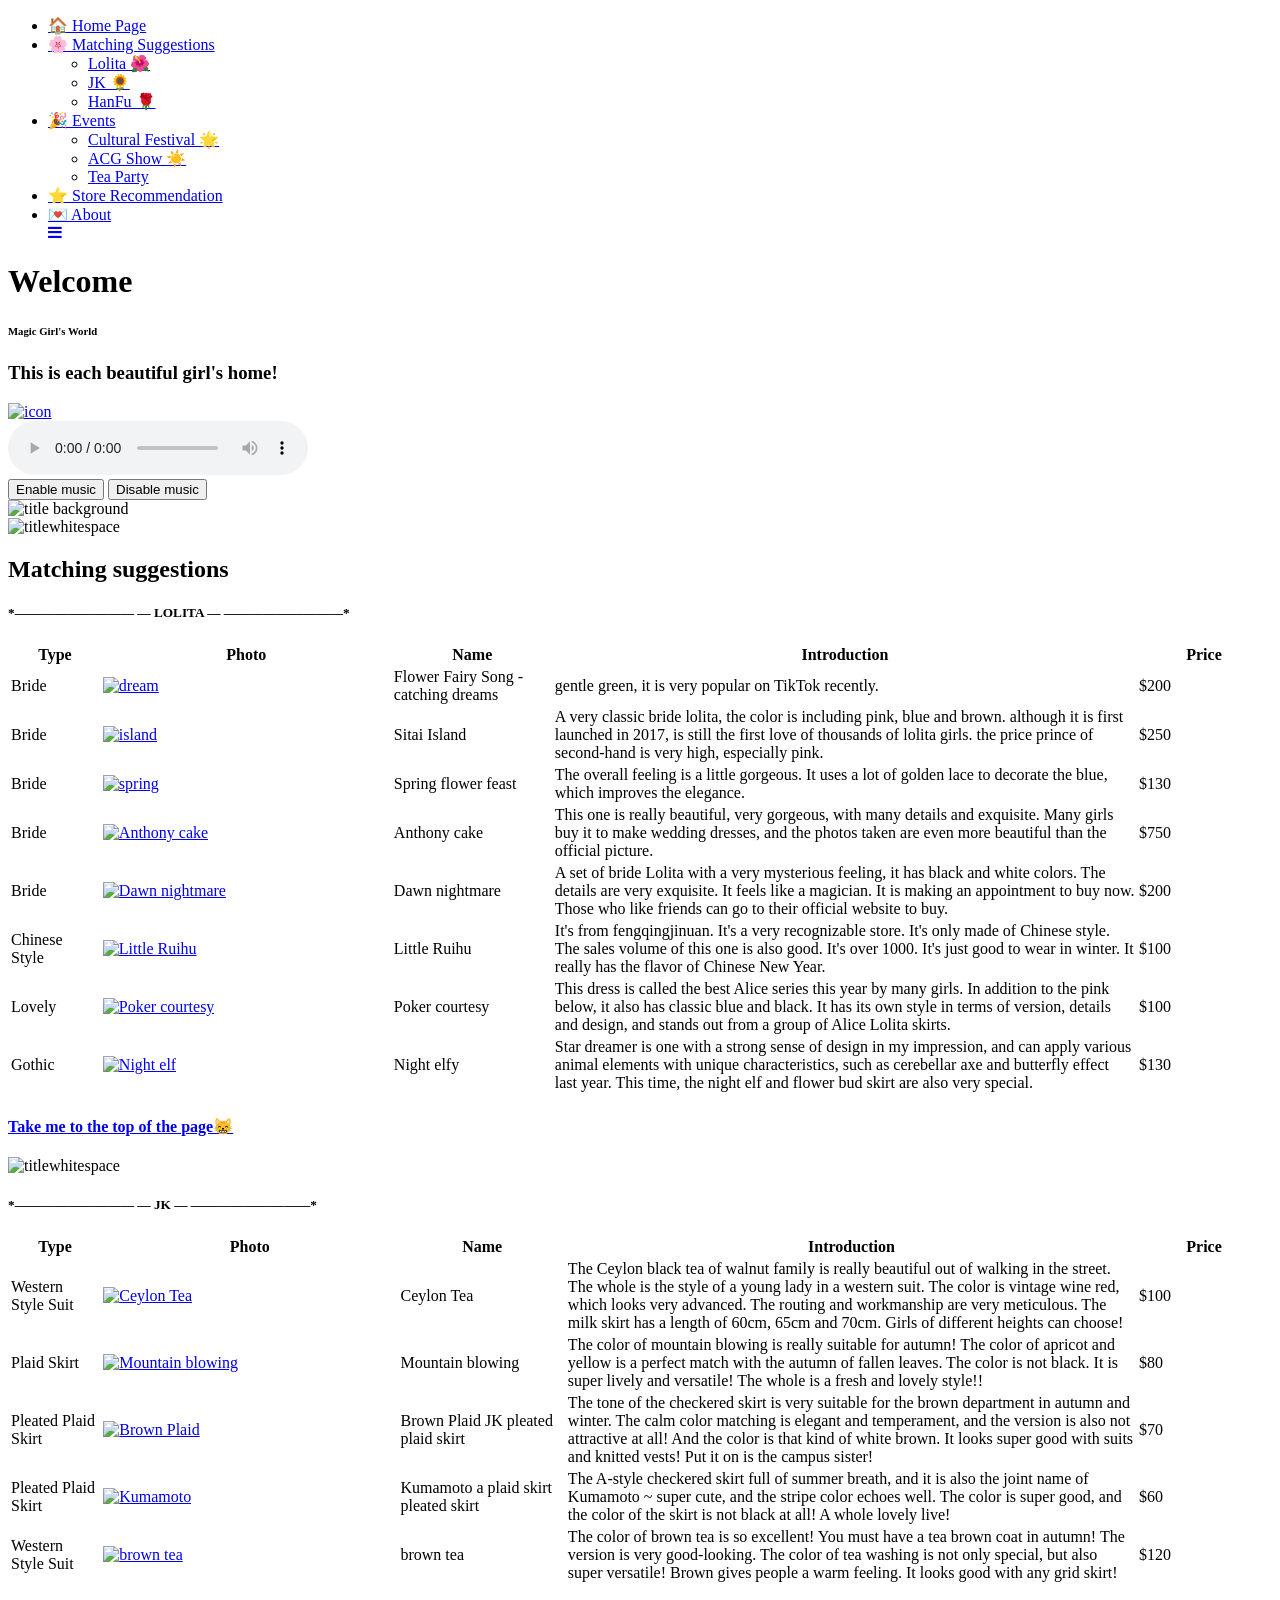
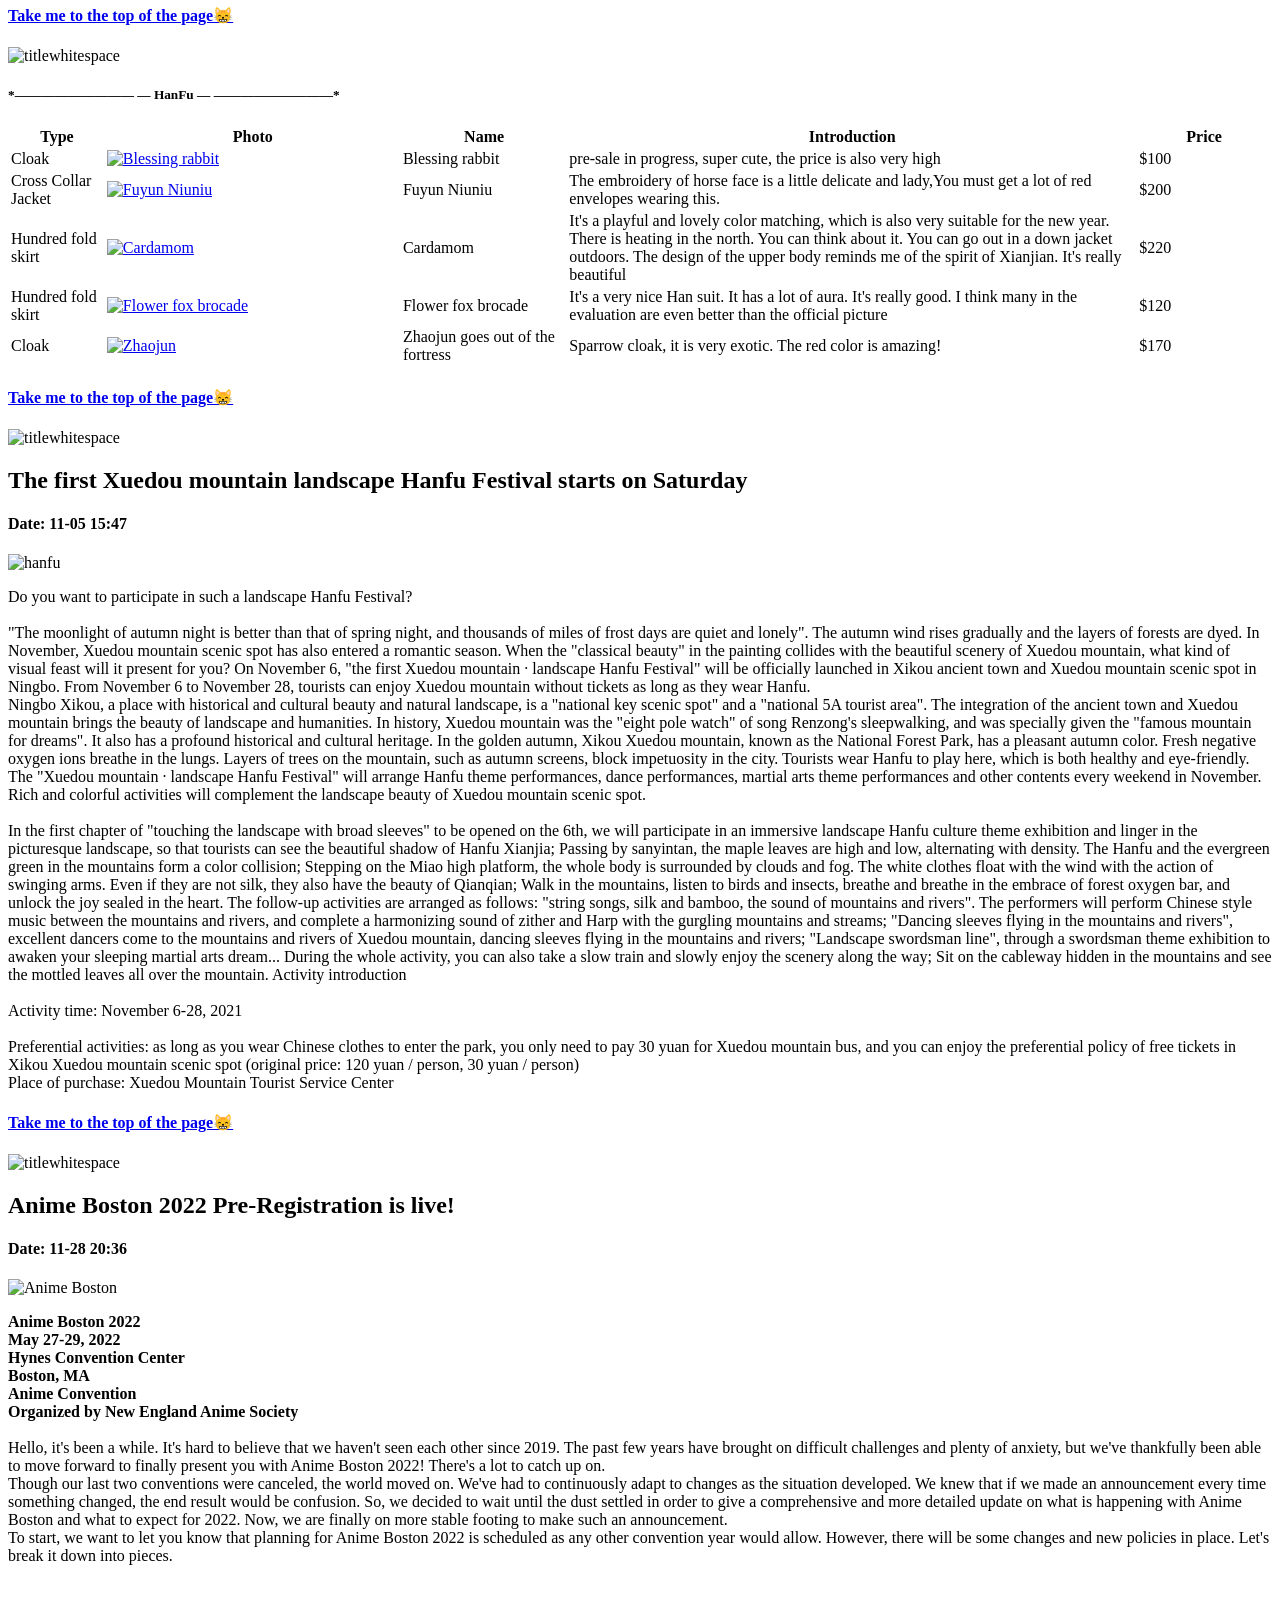
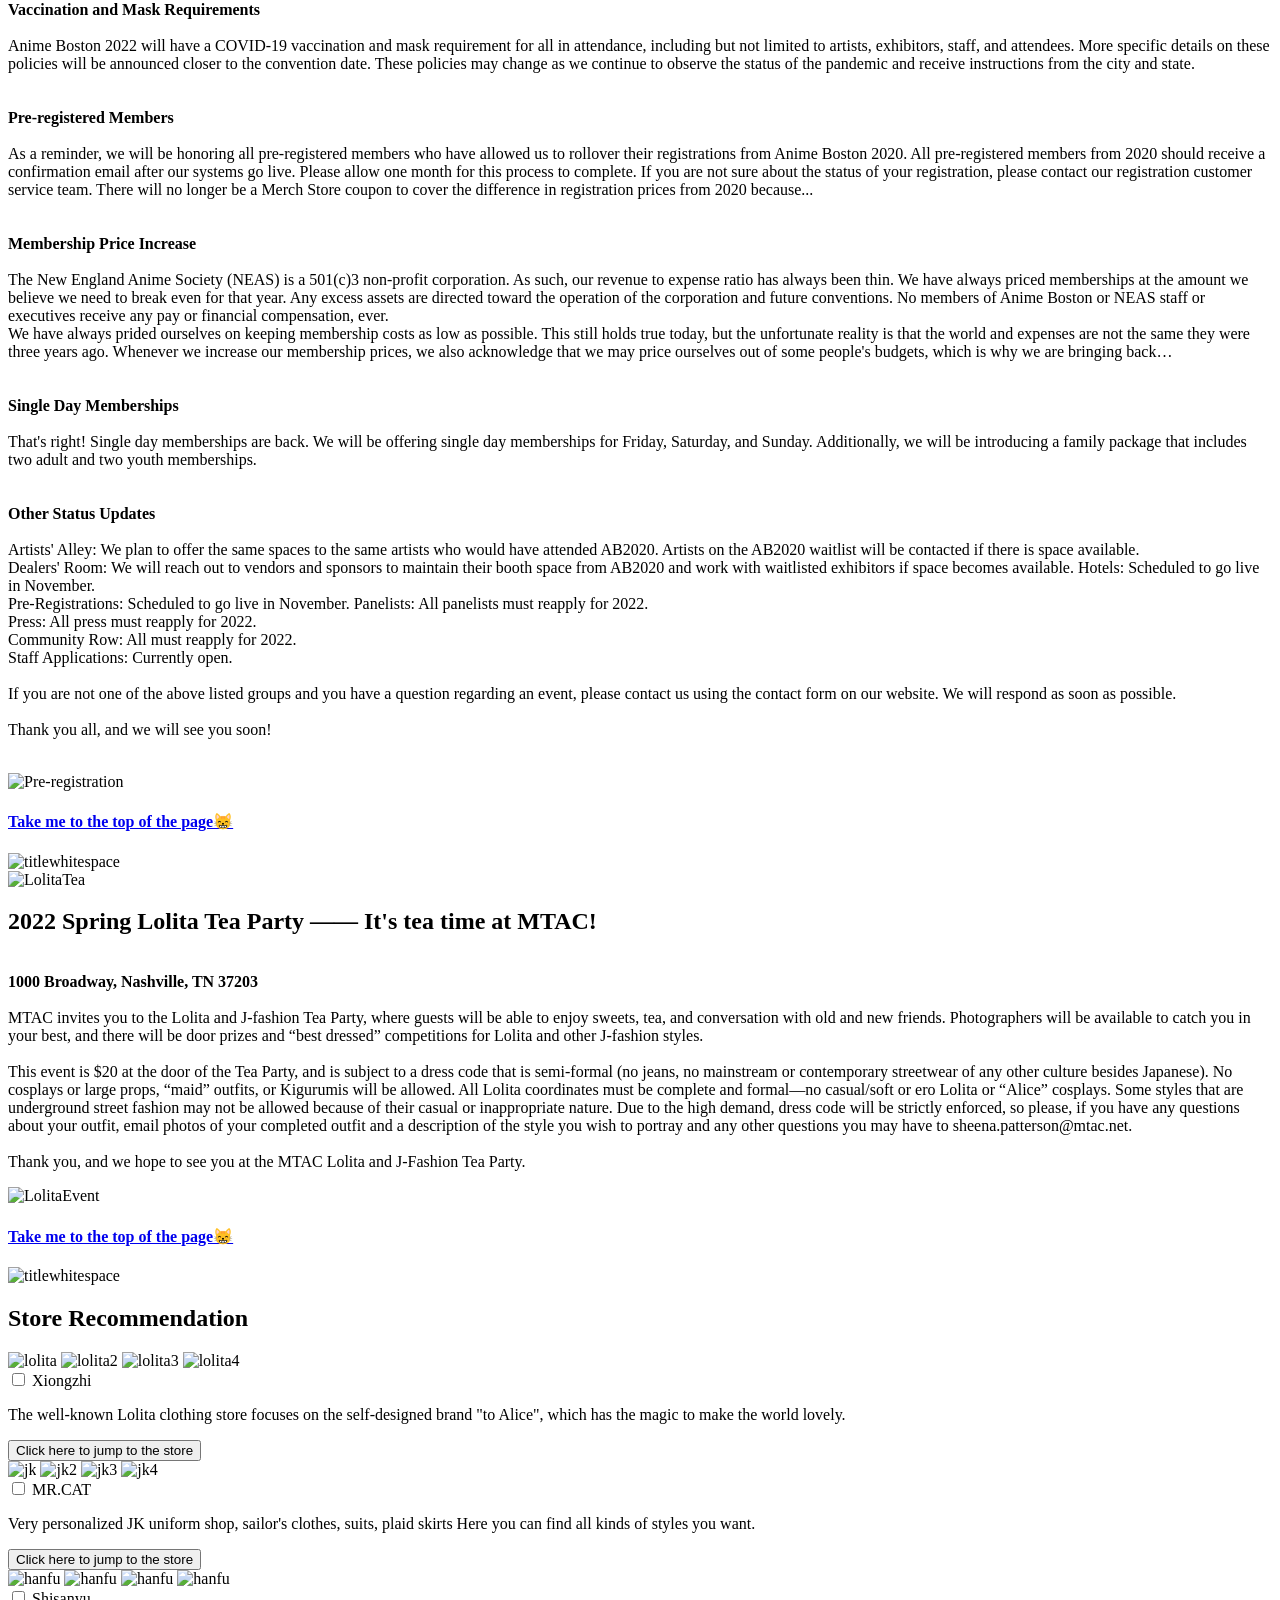
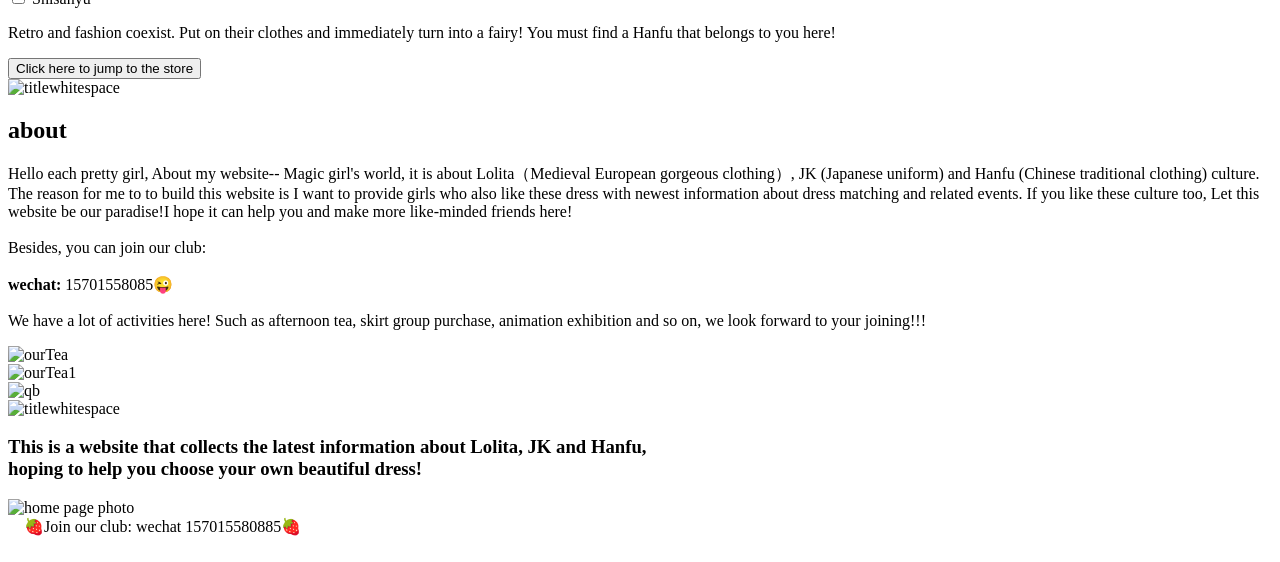
==== index.html @ 1b10204c "create a new index" ====
<!DOCTYPE html>
<html>
	<head>
		<meta charset="utf-8" name="viewport" content="width=device-width, initial-scale=1">
		<title>Magic Girl's World</title>
		<link href="myStyle.css" rel="stylesheet" type="text/css" media="all">
		<link rel="stylesheet" href="https://cdnjs.cloudflare.com/ajax/libs/font-awesome/4.7.0/css/font-awesome.min.css">
		<link rel="preconnect" href="https://fonts.googleapis.com">
		<link rel="preconnect" href="https://fonts.gstatic.com" crossorigin>
		<link href="https://fonts.googleapis.com/css2?family=Kranky&family=Road+Rage&family=Londrina Outline&&family=Oleo+Script&family=Fenix&family=Outfit:wght@300&family=Rock+Salt&family=Shippori+Antique&display=swap" rel="stylesheet">
		<link rel="preconnect" href="https://fonts.gstatic.com" crossorigin>
	</head>

	<body>
		<nav  class="topnav" id="main_nav">
			<div>
				<ul>
					<li>
						<a href="#page1" class="active">🏠 Home Page</a>	
					</li>
					<li>
						<a href="#page2">🌸 Matching Suggestions</a>
						<ul>
							<li><a href="#page2">Lolita 🌺 </a></li>
							<li><a href="#page2JK">JK  🌻</a></li>
							<li><a href="#page2Hanfu">HanFu 🌹</a></li>							
						</ul>
					</li>
					<li>
						<a href="#page3">🎉 Events</a>
						<ul>
							<li><a href="#page3">Cultural Festival 🌟</a></li>
							<li><a href="#page3Acg">ACG Show ☀️</a></li>
							<li><a href="#page3Tea">Tea Party </a></li>
						</ul>
					<li>
						<a href="#page4">⭐ Store Recommendation </a>
					</li>
					<li>
						<a href="#page5">💌 About</a>						
					</li>
					<a href="javascript:void(0);" class="icon" onclick="myFunction()">
						<i class="fa fa-bars"></i>
					</a>
				</ul>
			</div>						
		</nav>

		<script>
			function myFunction() {
				var x = document.getElementById("main_nav");
				if (x.className === "topnav") {
					x.className += " responsive";
				} else {
					x.className = "topnav";
				}
			}			
		</script>

			<div class="bigTitle" >	
				<div id="title1"><h1><b>Welcome</b></h1></div>
				<div id="nameTitle"><h6>Magic Girl's World</h6></div>
				<div id="title2"><h3>This is each beautiful girl's home!</h3></div>
				<div id= "myIconYa"> 
					<a id= "myIcon" href="#home"><img src="https://wushu.neocities.org/magic%20girl's%20world/icon.png"alt="icon" title="click me will return to home page"width=15% ></a>
				</div>

				<div id="music">
					<audio id="Audio" controls>
					<source src="audio/music.mp3" type="audio/mpeg">
					Your browser does not support the audio element.
					</audio><br>

					<button onclick="enableControls()" type="button">Enable music</button>
					<button onclick="disableControls()" type="button">Disable music</button>
				
					<script>
						var x = document.getElementById("Audio");
						function enableControls() { 
							x.controls = true;
							x.load();
						} 

						function disableControls() { 
							x.controls = false;
							x.load();
						} 						
					</script> 
				</div>	
			</div>
			<div id= "titleBackground"> 
				<img src="https://wushu.neocities.org/bg3.png"alt="title background" title="this is the background of tilte"width="100%"height="300" >
			</div>
		<div id="content">
			<main>
				<div id="page2" class="page">
					<div id="whitespace" class="titleWhite"><img src="https://wushu.neocities.org/topimg.jpg" alt="titlewhitespace"width="90%"/>
					</div>
					<div id= "subtitle2"><h2>Matching suggestions</h2></div>
					<div id= "page2Title"><h5>*————————— — LOLITA — —————————* </h5>
					</div>
					<div class="table1" id="myTable"> 
						<table>
							<col width = "500">
							<col width = "2800">
							<col width = "1200">
							<col width = "6000">
							<col width = "1200">
										
							<thead>
								<th>Type</th>
								<th>Photo</th>
								<th>Name</th>
								<th>Introduction</th>
								<th>Price</th>							
							</thead>
					
							<tbody>						
								<tr>	
									<td>Bride</td>
									<td><a target="Flower Fairy Song" href="https://wushu.neocities.org/magic%20girl's%20world/lolita-dream.jpg" >
										<img src="https://wushu.neocities.org/magic%20girl's%20world/lolita-dream.jpg" alt="dream" title="Flower Fairy Song - catching dreams" width=100%></td>
									</a>
									<td>Flower Fairy Song - catching dreams</td>
									<td>gentle green, it is very popular on TikTok recently.</td>
									<td>$200</td>													
								</tr>	
								<tr>
									<td>Bride</td>
									<td><a target="Sitai Island" href="https://wushu.neocities.org/magic%20girl's%20world/lolita-island.jpg" >
										<img src="https://wushu.neocities.org/magic%20girl's%20world/lolita-island.jpg" alt="island" title="Sitai Island" width=100%></td>
										</a>
									<td>Sitai Island</td>
									<td>A very classic bride lolita, the color is including pink, blue and brown. although it is first launched in 2017, is still the first love of thousands of lolita girls. the price prince of second-hand is very high, especially pink.</td>
									<td>$250</td>
									
								</tr>
								<tr>
									<td>Bride</td>
									<td><a target="Spring flower feast" href="https://wushu.neocities.org/magic%20girl's%20world/lolita-spring.jpg" >
										<img src="https://wushu.neocities.org/magic%20girl's%20world/lolita-spring.jpg" alt="spring" title="Spring flower feast"  width=100%></td>
									</a>
									<td>Spring flower feast</td>
									<td>The overall feeling is a little gorgeous. It uses a lot of golden lace to decorate the blue, which improves the elegance.</td>
									<td>$130</td>
								</tr>
								<tr>
									<td>Bride</td>
									<td><a target="Anthony cake" href="https://wushu.neocities.org/magic%20girl's%20world/lolita-Anthony cake.jpg" >
										<img src="https://wushu.neocities.org/magic%20girl's%20world/lolita-Anthony cake.jpg" alt="Anthony cake" title="Anthony cake" width=100%></td>
									</a>
									<td>Anthony cake</td>
									<td>This one is really beautiful, very gorgeous, with many details and exquisite. Many girls buy it to make wedding dresses, and the photos taken are even more beautiful than the official picture.</td>
									<td>$750</td>								
								</tr>
								<tr>
									<td>Bride</td>
									<td><a target="Dawn nightmare" href="https://wushu.neocities.org/magic%20girl's%20world/lolita-Dawn nightmare.jpg" >
										<img src="https://wushu.neocities.org/magic%20girl's%20world/lolita-Dawn nightmare.jpg" alt="Dawn nightmare" title="Dawn nightmare"  width=100%></td>
									</a>
									<td>Dawn nightmare</td>
									<td>A set of bride Lolita with a very mysterious feeling, it has black and white colors. The details are very exquisite. It feels like a magician. It is making an appointment to buy now. Those who like friends can go to their official website to buy.</td>
									<td>$200</td>
								</tr>
								<tr>
									<td>Chinese Style</td>
									<td><a target="Little Ruihu" href="https://wushu.neocities.org/magic%20girl's%20world/lolita-Little Ruihu.jpg" >
										<img src="https://wushu.neocities.org/magic%20girl's%20world/lolita-Little Ruihu.jpg" alt="Little Ruihu" title="Little Ruihu"  width=100%></td>
									</a>
									<td>Little Ruihu</td>
									<td>It's from fengqingjinuan. It's a very recognizable store. It's only made of Chinese style. The sales volume of this one is also good. It's over 1000. It's just good to wear in winter. It really has the flavor of Chinese New Year.</td>
									<td>$100</td>
								</tr>
								<tr>
									<td>Lovely</td>
									<td><a target="Poker courtesy" href="https://wushu.neocities.org/magic%20girl's%20world/lolita-Poker courtesy.jpg" >
										<img src="https://wushu.neocities.org/magic%20girl's%20world/lolita-Poker courtesy.jpg" alt="Poker courtesy" title="Poker courtesy"  width=100%></td>
									</a>
									<td>Poker courtesy</td>
									<td>This dress is called the best Alice series this year by many girls. In addition to the pink below, it also has classic blue and black. It has its own style in terms of version, details and design, and stands out from a group of Alice Lolita skirts.</td>
									<td>$100</td>
								</tr>
								<tr>
									<td>Gothic</td>
									<td><a target="Night elfy" href="https://wushu.neocities.org/magic%20girl's%20world/lolita-Night%20elfy.jpg" >
										<img src="https://wushu.neocities.org/magic%20girl's%20world/lolita-Night%20elfy.jpg" alt="Night elf" title="Night elfy"  width=100%></td>
									</a>
									<td>Night elfy</td>
									<td>Star dreamer is one with a strong sense of design in my impression, and can apply various animal elements with unique characteristics, such as cerebellar axe and butterfly effect last year. This time, the night elf and flower bud skirt are also very special.</td>
									<td>$130</td>
								</tr>
							</tbody>
						</table>
					</div>
						<div id= "bottomTitle"><a href="#page2"><h4>Take me to the top of the page😸</h4></a></h4></div>
				</div>

				<div id="page2JK" class="page">
					<div id="whitespace" class="titleWhite"><img src="https://wushu.neocities.org/topimg.jpg" alt="titlewhitespace"width="90%"/>
					</div>
					<div id= "page2Title2"><h5>*————————— — JK — —————————* </h5>
					</div>
					<div class="table2" id="myTable"> 
						<table>
							<col width = "500">
							<col width = "2800">
							<col width = "1200">
							<col width = "6000">
							<col width = "1200">										
						<thead>
								<th>Type</th>
								<th>Photo</th>
								<th>Name</th>
								<th>Introduction</th>
								<th>Price</th>							
						</thead>
					
						<tbody>					
							<tr>
								<td>Western Style Suit</td>
								<td><a target="Ceylon Tea" href="https://wushu.neocities.org/magic%20girl's%20world/Ceylon%20Tea.jpg" >
									<img src="https://wushu.neocities.org/magic%20girl's%20world/Ceylon%20Tea.jpg" alt="Ceylon Tea" title="Ceylon Tea" width=100%></td>
								</a>
								<td>Ceylon Tea</td>
								<td>The Ceylon black tea of walnut family is really beautiful out of walking in the street. The whole is the style of a young lady in a western suit. The color is vintage wine red, which looks very advanced. The routing and workmanship are very meticulous. The milk skirt has a length of 60cm, 65cm and 70cm. Girls of different heights can choose!</td>
								<td>$100</td>												
							</tr>
							<tr>
								<td>Plaid Skirt</td>
								<td><a target="Mountain blowing" href="https://wushu.neocities.org/magic%20girl's%20world/Mountain%20blowing.jpg" >
									<img src="https://wushu.neocities.org/magic%20girl's%20world/Mountain%20blowing.jpg" alt="Mountain blowing" title="Mountain blowing" width=100%></td>
								</a>
								<td>Mountain blowing</td>
								<td>The color of mountain blowing is really suitable for autumn! The color of apricot and yellow is a perfect match with the autumn of fallen leaves. The color is not black. It is super lively and versatile! The whole is a fresh and lovely style!!</td>
								<td>$80</td>							
							</tr>
							<tr>
								<td>Pleated Plaid Skirt</td>
								<td><a target="Brown Plaid" href="https://wushu.neocities.org/magic%20girl's%20world/Brown%20Plaid.jpg" >
									<img src="https://wushu.neocities.org/magic%20girl's%20world/Brown%20Plaid.jpg" alt="Brown Plaid" title="Brown Plaid JK pleated plaid skirt"  width=100%></td>
								</a>
								<td>Brown Plaid JK pleated plaid skirt</td>
								<td> The tone of the checkered skirt is very suitable for the brown department in autumn and winter. The calm color matching is elegant and temperament, and the version is also not attractive at all! And the color is that kind of white brown. It looks super good with suits and knitted vests! Put it on is the campus sister!</td>
								<td>$70</td>
							</tr>
							<tr>
							<td>Pleated Plaid Skirt</td>
							<td><a target="Kumamoto" href="https://wushu.neocities.org/magic%20girl's%20world/Kumamoto.jpg" >
								<img src="https://wushu.neocities.org/magic%20girl's%20world/Kumamoto.jpg" alt="Kumamoto" title="Kumamoto a plaid skirt pleated skirt" width=100%></td>
							</a>
							<td>Kumamoto a plaid skirt pleated skirt</td>
							<td> The A-style checkered skirt full of summer breath, and it is also the joint name of Kumamoto ~ super cute, and the stripe color echoes well. The color is super good, and the color of the skirt is not black at all! A whole lovely live!</td>
							<td>$60</td>									
							</tr>
							<tr>
								<td>Western Style Suit</td>
								<td><a target="brown tea" href="https://wushu.neocities.org/magic%20girl's%20world/brown%20tea.jpg" >
									<img src="https://wushu.neocities.org/magic%20girl's%20world/brown%20tea.jpg" alt="brown tea" title="brown tea"  width=100%></td>
								</a>
								<td>brown tea</td>
								<td>The color of brown tea is so excellent! You must have a tea brown coat in autumn! The version is very good-looking. The color of tea washing is not only special, but also super versatile! Brown gives people a warm feeling. It looks good with any grid skirt!</td>
								<td>$120</td>
							</tr>
						</tbody>
						</table>
					</div>
						<div id= "bottomTitle"><a href="#page2JK"><h4>Take me to the top of the page😸</h4></a></div>
				</div>

				<div id="page2Hanfu" class="page">
					<div id="whitespace" class="titleWhite"><img src="https://wushu.neocities.org/topimg.jpg" alt="titlewhitespace"width="90%"/>
					</div>
					<div id= "page2Title3"><h5>*————————— — HanFu — —————————* </h5>
					</div>
					<div class="table3" id="myTable"> 
						<table>
							<col width = "500">
							<col width = "2800">
							<col width = "1200">
							<col width = "6000">
							<col width = "1200">										
						<thead>
							<th>Type</th>
							<th>Photo</th>
							<th>Name</th>
							<th>Introduction</th>
							<th>Price</th>							
						</thead>					
						<tbody>							
							<tr>
								<td>Cloak</td>
								<td><a target="Blessing rabbit" href="https://wushu.neocities.org/magic%20girl's%20world/Blessing%20rabbit.jpg" >
									<img src="https://wushu.neocities.org/magic%20girl's%20world/Blessing%20rabbit.jpg" alt="Blessing rabbit" title="Blessing rabbit" width=100%></td>
								</a>
								<td>Blessing rabbit</td>
								<td>pre-sale in progress, super cute, the price is also very high</td>
								<td>$100</td>															
								</tr>
								<tr>
									<td>Cross Collar Jacket</td>
									<td><a target="Fuyun Niuniu" href="https://wushu.neocities.org/magic%20girl's%20world/Fuyun%20Niuniu.jpg" >
										<img src="https://wushu.neocities.org/magic%20girl's%20world/Fuyun%20Niuniu.jpg" alt="Fuyun Niuniu" title="Fuyun Niuniu" width=100%></td>
									</a>
									<td>Fuyun Niuniu</td>
									<td>The embroidery of horse face is a little delicate and lady,You must get a lot of red envelopes wearing this.</td>
									<td>$200</td>									
								</tr>
								<tr>
									<td>Hundred fold skirt</td>
									<td><a target="Cardamom" href="https://wushu.neocities.org/magic%20girl's%20world/Cardamom.jpg" >
										<img src="https://wushu.neocities.org/magic%20girl's%20world/Cardamom.jpg" alt="Cardamom" title="Cardamom"  width=100%></td>
									</a>
									<td>Cardamom</td>
									<td>It's a playful and lovely color matching, which is also very suitable for the new year. There is heating in the north. You can think about it. You can go out in a down jacket outdoors. The design of the upper body reminds me of the spirit of Xianjian. It's really beautiful</td>
									<td>$220</td>
								</tr>
									<tr>
									<td>Hundred fold skirt</td>
									<td><a target="Flower fox brocade" href="https://wushu.neocities.org/magic%20girl's%20world/Flower%20fox%20brocade.jpg" >
										<img src="https://wushu.neocities.org/magic%20girl's%20world/Flower%20fox%20brocade.jpg" alt="Flower fox brocade" title="Flower fox brocade" width=100%></td>
									</a>
									<td>Flower fox brocade</td>
									<td>It's a very nice Han suit. It has a lot of aura. It's really good. I think many in the evaluation are even better than the official picture</td>
									<td>$120</td>								
								</tr>
								<tr>
									<td>Cloak</td>
									<td><a target="Zhaojun" href="https://wushu.neocities.org/magic%20girl's%20world/Zhaojun.jpg" >
										<img src="https://wushu.neocities.org/magic%20girl's%20world/Zhaojun.jpg" alt="Zhaojun" title="Zhaojun goes out of the fortress"  width=100%></td>
									</a>
									<td>Zhaojun goes out of the fortress</td>
									<td>Sparrow cloak, it is very exotic. The red color is amazing!</td>
									<td>$170</td>
								</tr>
							</tbody>
						</table>
					</div>
						<div id= "bottomTitle"><a href="#page2Hanfu"><h4>Take me to the top of the page😸</h4></a></div>
				</div>

				<div id="page3" class="page">
					<div id="whitespace" class="titleWhite"><img src="https://wushu.neocities.org/topimg.jpg" alt="titlewhitespace"width="90%"/>
					</div>
					<div id= "subtitle3"><h2>The first Xuedou mountain landscape Hanfu Festival starts on Saturday </h2>
					</div>
					<div id= "subtitle3a"><h4>Date: 11-05 15:47</h4></div>
						<div id="photo2" class="photo"><img src="https://wushu.neocities.org/magic%20girl's%20world/hanfu.png"alt="hanfu" title="Hanfu Festival"width="250px"/></div>
					<p>  
						Do you want to participate in such a landscape Hanfu Festival?
						</br>
						</br>
						"The moonlight of autumn night is better than that of spring night, and thousands of miles of frost days are quiet and lonely". The autumn wind rises gradually and the layers of forests are dyed. In November, Xuedou mountain scenic spot has also entered a romantic season. When the "classical beauty" in the painting collides with the beautiful scenery of Xuedou mountain, what kind of visual feast will it present for you? On November 6, "the first Xuedou mountain · landscape Hanfu Festival" will be officially launched in Xikou ancient town and Xuedou mountain scenic spot in Ningbo. From November 6 to November 28, tourists can enjoy Xuedou mountain without tickets as long as they wear Hanfu.</br>
						Ningbo Xikou, a place with historical and cultural beauty and natural landscape, is a "national key scenic spot" and a "national 5A tourist area". The integration of the ancient town and Xuedou mountain brings the beauty of landscape and humanities. In history, Xuedou mountain was the "eight pole watch" of song Renzong's sleepwalking, and was specially given the "famous mountain for dreams". It also has a profound historical and cultural heritage. In the golden autumn, Xikou Xuedou mountain, known as the National Forest Park, has a pleasant autumn color. Fresh negative oxygen ions breathe in the lungs. Layers of trees on the mountain, such as autumn screens, block impetuosity in the city. Tourists wear Hanfu to play here, which is both healthy and eye-friendly.
						The "Xuedou mountain · landscape Hanfu Festival" will arrange Hanfu theme performances, dance performances, martial arts theme performances and other contents every weekend in November. Rich and colorful activities will complement the landscape beauty of Xuedou mountain scenic spot.
						</br>
						</br>
						In the first chapter of "touching the landscape with broad sleeves" to be opened on the 6th, we will participate in an immersive landscape Hanfu culture theme exhibition and linger in the picturesque landscape, so that tourists can see the beautiful shadow of Hanfu Xianjia; Passing by sanyintan, the maple leaves are high and low, alternating with density. The Hanfu and the evergreen green in the mountains form a color collision; Stepping on the Miao high platform, the whole body is surrounded by clouds and fog. The white clothes float with the wind with the action of swinging arms. Even if they are not silk, they also have the beauty of Qianqian; Walk in the mountains, listen to birds and insects, breathe and breathe in the embrace of forest oxygen bar, and unlock the joy sealed in the heart.
						The follow-up activities are arranged as follows: "string songs, silk and bamboo, the sound of mountains and rivers". The performers will perform Chinese style music between the mountains and rivers, and complete a harmonizing sound of zither and Harp with the gurgling mountains and streams; "Dancing sleeves flying in the mountains and rivers", excellent dancers come to the mountains and rivers of Xuedou mountain, dancing sleeves flying in the mountains and rivers; "Landscape swordsman line", through a swordsman theme exhibition to awaken your sleeping martial arts dream... During the whole activity, you can also take a slow train and slowly enjoy the scenery along the way; Sit on the cableway hidden in the mountains and see the mottled leaves all over the mountain.
						Activity introduction
						</br>
						</br>
						Activity time: November 6-28, 2021
						</br>
						</br>
						Preferential activities: as long as you wear Chinese clothes to enter the park, you only need to pay 30 yuan for Xuedou mountain bus, and you can enjoy the preferential policy of free tickets in Xikou Xuedou mountain scenic spot (original price: 120 yuan / person, 30 yuan / person)</br>
						Place of purchase: Xuedou Mountain Tourist Service Center</p>
						<div id= "bottomTitle"><a href="#page3"><h4>Take me to the top of the page😸</h4></a></div>				
				</div>

				<div id="page3Acg" class="page">
					<div id="whitespace" class="titleWhite"><img src="https://wushu.neocities.org/topimg.jpg" alt="titlewhitespace"width="90%"/>
					</div>
					<div id= "subtitle3"><h2>Anime Boston 2022 Pre-Registration is live! </h2>
					</div>
					<div id= "subtitle3a"><h4>Date: 11-28 20:36</h4></div>
					<div id="photoAcglogo" class="photo"><img src="https://wushu.neocities.org/logo_C9881.jpg"alt="Anime Boston" title="Anime Boston"width="250px"/></div>
					<p>  <b>Anime Boston 2022
						</br>
						May 27-29, 2022
						</br>					
						Hynes Convention Center
						</br>
						Boston, MA
						</br>					
						Anime Convention
						</br>						
						Organized by New England Anime Society</b>
						</br>
						</br>

						Hello, it's been a while. It's hard to believe that we haven't seen each other since 2019. The past few years have brought on difficult challenges and plenty of anxiety, but we've thankfully been able to move forward to finally present you with Anime Boston 2022! There's a lot to catch up on.
						</br>
						Though our last two conventions were canceled, the world moved on. We've had to continuously adapt to changes as the situation developed. We knew that if we made an announcement every time something changed, the end result would be confusion. So, we decided to wait until the dust settled in order to give a comprehensive and more detailed update on what is happening with Anime Boston and what to expect for 2022. Now, we are finally on more stable footing to make such an announcement.
						</br>
						To start, we want to let you know that planning for Anime Boston 2022 is scheduled as any other convention year would allow. However, there will be some changes and new policies in place. Let's break it down into pieces.
						</br>
						</br>
						</br>
						<b>Vaccination and Mask Requirements</b>
						</br>
						</br>
						Anime Boston 2022 will have a COVID-19 vaccination and mask requirement for all in attendance, including but not limited to artists, exhibitors, staff, and attendees. More specific details on these policies will be announced closer to the convention date. These policies may change as we continue to observe the status of the pandemic and receive instructions from the city and state.
						</br>
						</br>
						</br>
						<b>Pre-registered Members</b>
						</br>
						</br>
						As a reminder, we will be honoring all pre-registered members who have allowed us to rollover their registrations from Anime Boston 2020. All pre-registered members from 2020 should receive a confirmation email after our systems go live. Please allow one month for this process to complete. If you are not sure about the status of your registration, please contact our registration customer service team. There will no longer be a Merch Store coupon to cover the difference in registration prices from 2020 because...
						</br>
						</br>
						</br>
						<b>Membership Price Increase</b>
						</br>
						</br>
						The New England Anime Society (NEAS) is a 501(c)3 non-profit corporation. As such, our revenue to expense ratio has always been thin. We have always priced memberships at the amount we believe we need to break even for that year. Any excess assets are directed toward the operation of the corporation and future conventions. No members of Anime Boston or NEAS staff or executives receive any pay or financial compensation, ever.
						</br>				
						We have always prided ourselves on keeping membership costs as low as possible. This still holds true today, but the unfortunate reality is that the world and expenses are not the same they were three years ago. Whenever we increase our membership prices, we also acknowledge that we may price ourselves out of some people's budgets, which is why we are bringing back…
						</br>
						</br>
						</br>
						<b>Single Day Memberships</b>
						</br>
						</br>
						That's right! Single day memberships are back. We will be offering single day memberships for Friday, Saturday, and Sunday. Additionally, we will be introducing a family package that includes two adult and two youth memberships.
						</br>
						</br>
						</br>
						<b>Other Status Updates</b>
						</br>
						</br>Artists' Alley: We plan to offer the same spaces to the same artists who would have attended AB2020. Artists on the AB2020 waitlist will be contacted if there is space available.
						</br>Dealers' Room: We will reach out to vendors and sponsors to maintain their booth space from AB2020 and work with waitlisted exhibitors if space becomes available.
						Hotels: Scheduled to go live in November.
						</br>
						Pre-Registrations: Scheduled to go live in November.
						Panelists: All panelists must reapply for 2022.</br>
						Press: All press must reapply for 2022.</br>
						Community Row: All must reapply for 2022.</br>
						Staff Applications: Currently open.
						</br>
						</br>
						If you are not one of the above listed groups and you have a question regarding an event, please contact us using the contact form on our website. We will respond as soon as possible.
						</br>
						</br>
						Thank you all, and we will see you soon!
						</br></br>
						</p>
							<div id="photoAcgpre" class="photo"><img src="https://wushu.neocities.org/Pre-registration%20is%20open.jpg"alt="Pre-registration" title="Anime Boston Pre-registration"width="90%"/></div>
						<div id= "bottomTitle"><a href="#page3Acg"><h4>Take me to the top of the page😸</h4></a></div>						
				</div>

				<div id="page3Tea" class="page">
					<div id="whitespace" class="titleWhite"><img src="https://wushu.neocities.org/topimg.jpg" alt="titlewhitespace"width="90%"/>
					</div>
					<div id="photoTea" class="photo"><img src="https://wushu.neocities.org/tea%20party.png"alt="LolitaTea" title="Lolita Tea Party"width="100%"/></div>
					<div id= "subtitle3b"><h2>2022 Spring Lolita Tea Party —— It's tea time at MTAC! </h2>
					</div>
					<p></br><b>1000 Broadway, Nashville, TN 37203</b></br></br>
						MTAC invites you to the Lolita and J-fashion Tea Party, where guests will be able to enjoy sweets, tea, and conversation with old and new friends. Photographers will be available to catch you in your best, and there will be door prizes and “best dressed” competitions for Lolita and other J-fashion styles.
					</br>
					</br>
						This event is $20 at the door of the Tea Party, and is subject to a dress code that is semi-formal (no jeans, no mainstream or contemporary streetwear of any other culture besides Japanese). No cosplays or large props, “maid” outfits, or Kigurumis will be allowed. All Lolita coordinates must be complete and formal—no casual/soft or ero Lolita or “Alice” cosplays. Some styles that are underground street fashion may not be allowed because of their casual or inappropriate nature. Due to the high demand, dress code will be strictly enforced, so please, if you have any questions about your outfit, email photos of your completed outfit and a description of the style you wish to portray and any other questions you may have to sheena.patterson@mtac.net.
					</br>
					</br>
						Thank you, and we hope to see you at the MTAC Lolita and J-Fashion Tea Party.
					</p>
						<div id="photoTeaEvent" class="photo"><img src="https://wushu.neocities.org/tea%20party%20event.png"alt="LolitaEvent" title="Lolita Tea Party Event"width="90%"/></div>
						<div id= "bottomTitle"><a href="#page3Tea"><h4>Take me to the top of the page😸</h4></a></div>						
				</div>
						
				<div id="page4" class="page">
					<div id="whitespace" class="titleWhite"><img src="https://wushu.neocities.org/topimg.jpg" alt="titlewhitespace"width="90%"/>
					</div>
					<div id= "subtitle4"><h2>Store Recommendation</h2></div>
					<div id= store>
						<div class="gallery">
							<div class="fling-minislide">
								<img src="https://wushu.neocities.org/magic%20girl's%20world/lolita.jpg" alt="lolita" title="lolita"width="600px"/>							
								<img src="https://wushu.neocities.org/magic%20girl's%20world/lolita2.jpg" alt="lolita2" title="lolita"width="600px"/>
								<img src="https://wushu.neocities.org/magic%20girl's%20world/lolita3.jpg" alt="lolita3" title="lolita"width="600px"/>						
								<img src="https://wushu.neocities.org/magic%20girl's%20world/lolita4.jpg" alt="lolita4" title="lolita"width="600px"/>			
							</div>
							<div class="wrap-collabsible">
								<input id="collapsible" class="toggle" type="checkbox">
								<label for="collapsible" class="lbl-toggle">Xiongzhi</label>
								<div class="collapsible-content">
								  <div class="content-inner">
									<p>
										The well-known Lolita clothing store focuses on the self-designed brand "to Alice", which has the magic to make the world lovely.
									</br>		  
									</p>
								  </div>
								</div>
							  </div>
							<div id=button1> <button class="button" onclick="window.location='https://weibo.com/n/%E7%86%8A%E4%B9%8B%E5%B7%A5%E4%BD%9C%E5%AE%A4'"title = "Go to xiongzhi's store">Click here to jump to the store</button>
							</div>
						</div>
				
						<div class="gallery">
							<div class="fling-minislide">
								<img src="https://wushu.neocities.org/magic%20girl's%20world/jk.jpg" alt="jk"title="JK" width="600px"/>
								<img src="https://wushu.neocities.org/magic%20girl's%20world/jk2.jpg" alt="jk2"title="JK" width="600px"/>
								<img src="https://wushu.neocities.org/magic%20girl's%20world/jk3.jpg" alt="jk3"title="JK" width="600px"/>
								<img src="https://wushu.neocities.org/magic%20girl's%20world/jk4.jpg" alt="jk4"title="JK" width="600px"/>
							</div>
							<div class="wrap-collabsible">
								<input id="collapsible1" class="toggle" type="checkbox">
								<label for="collapsible1" class="lbl-toggle">MR.CAT</label>
								<div class="collapsible-content">
								  <div class="content-inner">
									<p>
										Very personalized JK uniform shop, sailor's clothes, suits, plaid skirts Here you can find all kinds of styles you want.
									</br>							  
									</p>
									</div>
								</div>
							</div>
								  
							<div id=button2> <button class="button" onclick="window.location='https://weibo.com/u/6683254814'"title = "Go to MR.CAT's store">Click here to jump to the store</button>
							</div>
						</div>
					
						<div class="gallery">
							<div class="fling-minislide">
								<img src="https://wushu.neocities.org/magic%20girl's%20world/hanfu.jpg" alt="hanfu"title="HanFu"width="600px"/>
								<img src="https://wushu.neocities.org/magic%20girl's%20world/hanfu2.jpg" alt="hanfu"title="HanFu"width="600px"/>
								<img src="https://wushu.neocities.org/magic%20girl's%20world/hanfu3.jpg" alt="hanfu"title="HanFu"width="600px"/>
								<img src="https://wushu.neocities.org/magic%20girl's%20world/hanfu4.jpg" alt="hanfu"title="HanFu"width="600px"/>
							</div>
							<div class="wrap-collabsible">
								<input id="collapsible2" class="toggle" type="checkbox">
								<label for="collapsible2" class="lbl-toggle">Shisanyu</label>
								<div class="collapsible-content">
								  <div class="content-inner">
									<p>
										Retro and fashion coexist. Put on their clothes and immediately turn into a fairy! You must find a Hanfu that belongs to you here!	
									</br>							  
									</p>
									</div>
								</div>
							</div>
							<div id=button3> <button class="button" onclick="window.location='https://weibo.com/u/5807272443'"title = "Go to Shisanyu's store">Click here to jump to the store</button>
							</div>
						</div>
					</div>
				 </div>
				

				<div id="page5" class="page">
					<div id="whitespace" class="titleWhite"><img src="https://wushu.neocities.org/topimg.jpg" alt="titlewhitespace"width="90%"/>
					</div>
					<div id= "subtitle5"><h2>about</h2></div>
					<div id= page5Content>
						<p>Hello each pretty girl, 
							About my website-- Magic girl's world, it is about Lolita（Medieval European gorgeous clothing）, JK (Japanese uniform) and Hanfu (Chinese traditional clothing) culture. The reason for me to to build this website is I want to provide girls who also like these dress with newest information about dress matching and related events. If you like these culture too, Let this website be our paradise!I hope it can help you and make more like-minded friends here!
							</br>
							</br>
							Besides, you can join our club:
							</br>
							</br>
							<b>wechat: </b>15701558085😜
							</br>
							</br>
							We have a lot of activities here! Such as afternoon tea, skirt group purchase, animation exhibition and so on, we look forward to your joining!!!
							</p>
					</div>
						<div id="About1" class="photo"><img src="https://wushu.neocities.org/about%20tea.jpg"alt="ourTea" title="Our tea party"width="60%"/></div>
						<div id="About2" class="photo"><img src="https://wushu.neocities.org/tea2.jpeg"alt="ourTea1" title="Our tea party"width="60%"/></div>
						<div id="qbIcon"><img src="https://wushu.neocities.org/magic%20girl's%20world/8644ebf81a4c510f8f8e3f786f59252dd42aa50e.png" alt="qb" title="magic cat"width="20%"/>
						</div>
				</div>
				<div id="page1" class="page default">
					<div id="whitespace" class="titleWhite"><img src="https://wushu.neocities.org/topimg.jpg" alt="titlewhitespace"width="90%"/>
					</div>
					<div id= "subtitle1"><h3><b>This is a website that collects the latest information about Lolita, JK and Hanfu, 
						</br>
						hoping to help you choose your own beautiful dress!</b></h3></div>
					<div id="photo1" class="photo"><img src="https://wushu.neocities.org/magic%20girl's%20world/home%20page.jpg" alt="home page photo" title="welcome!"width="70%"/>
					</div>
				</div>
			</main>
			
			<footer>
			<div id="footer"> &nbsp&nbsp&nbsp&nbsp🍓Join our club: wechat 157015580885🍓</br></br></footer>	
			</div>
		</div>
	</body>
</html>
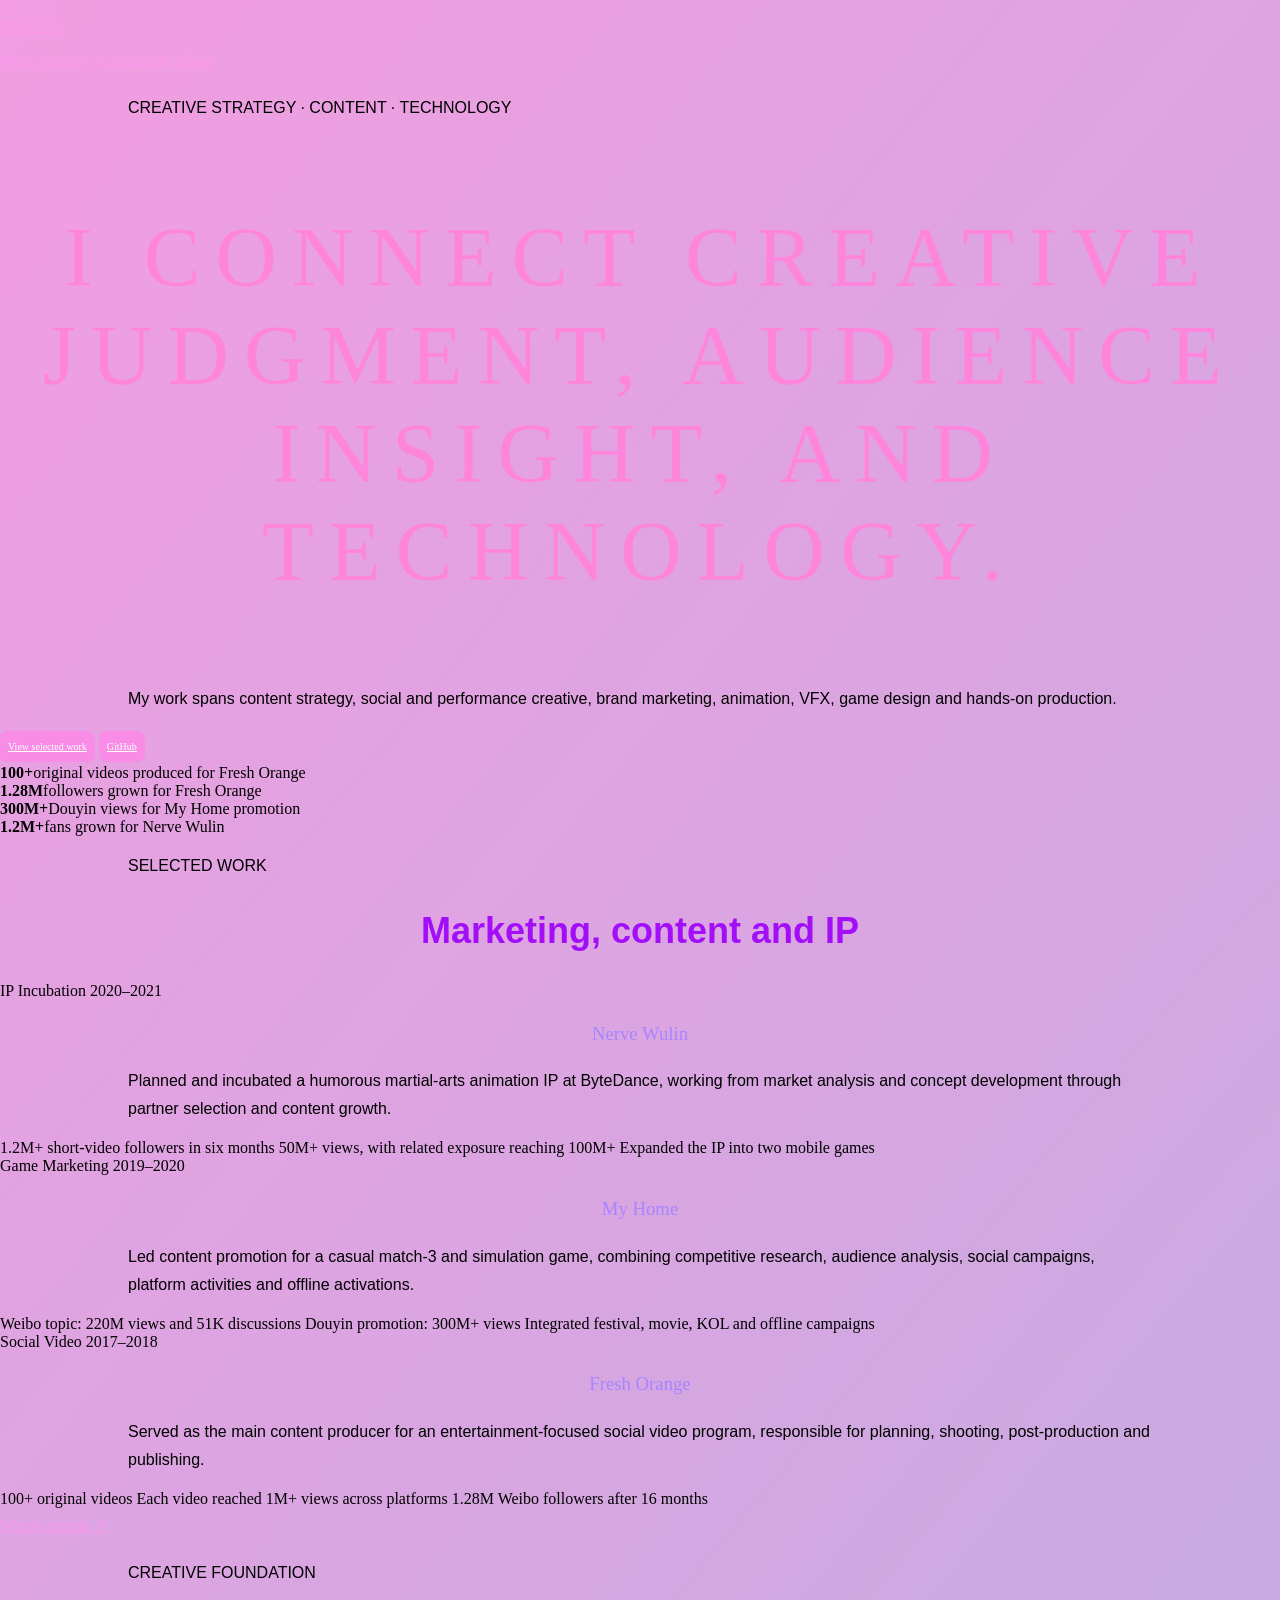
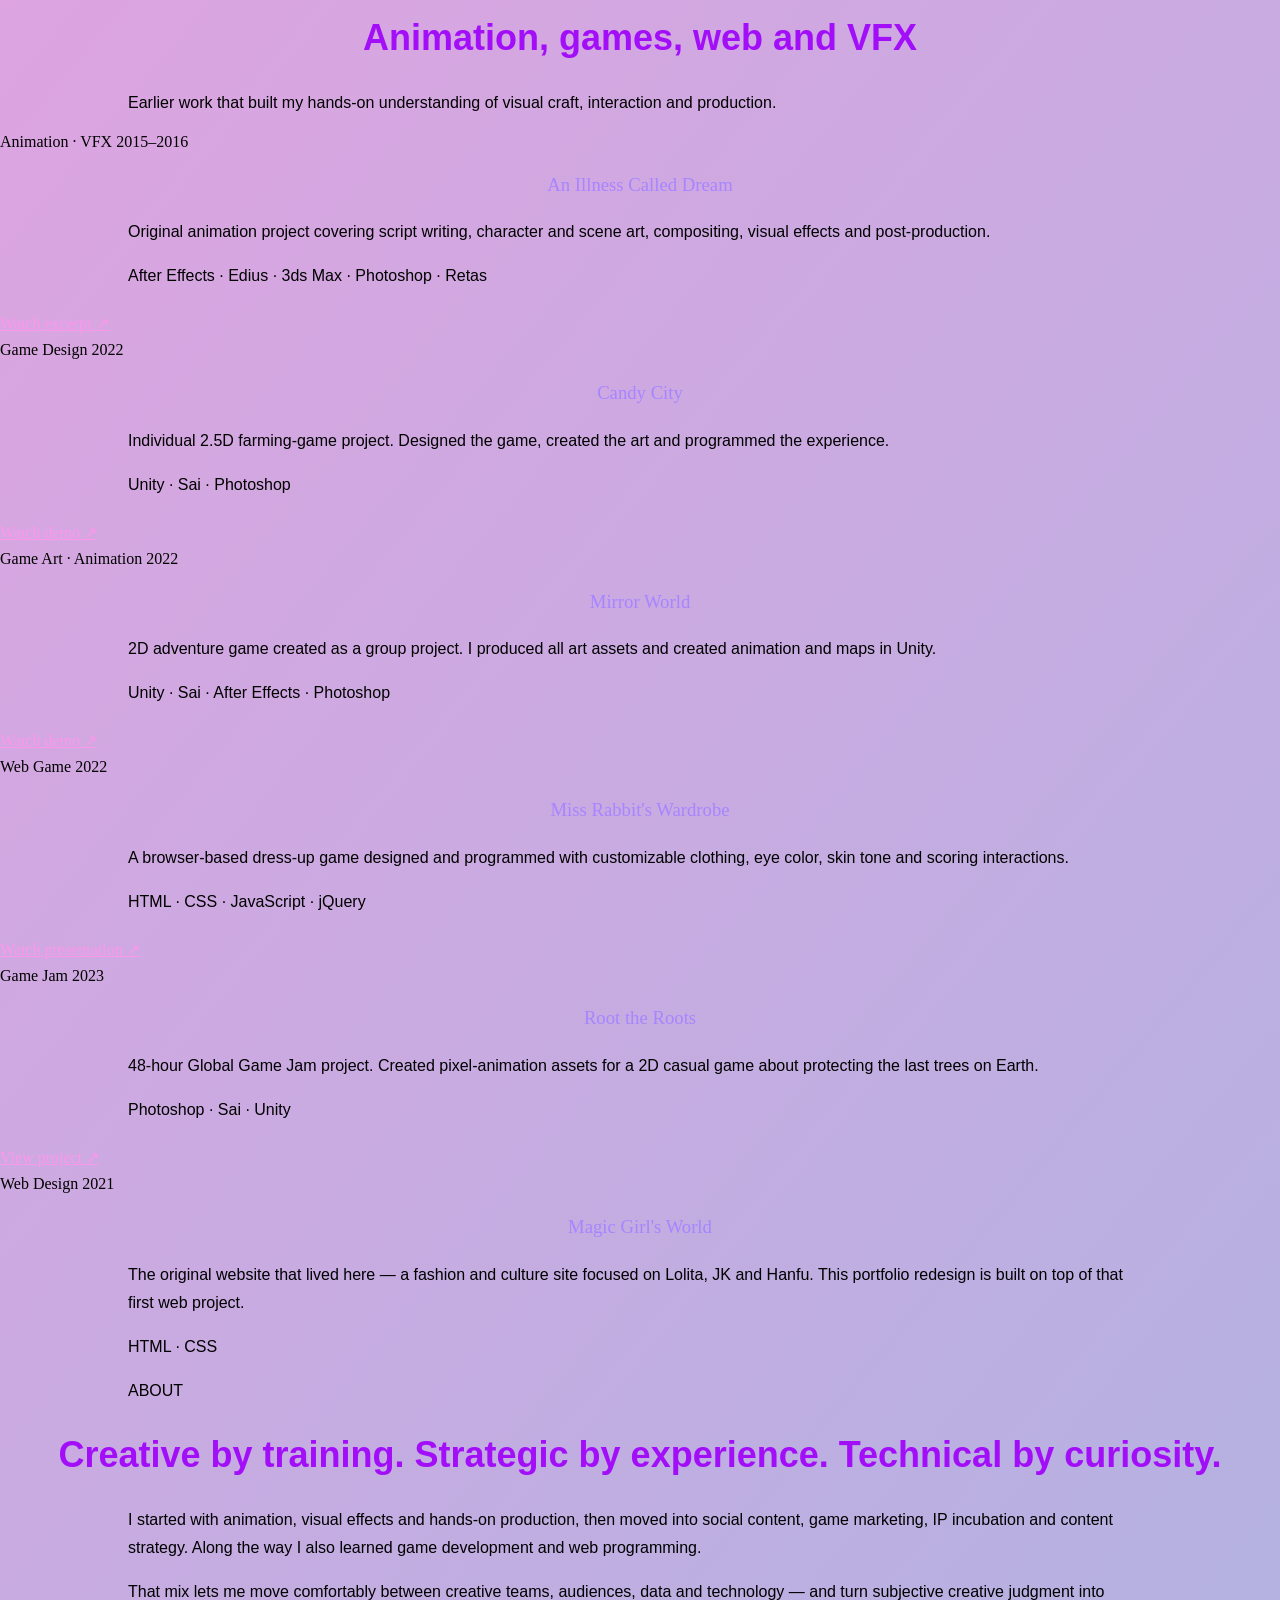
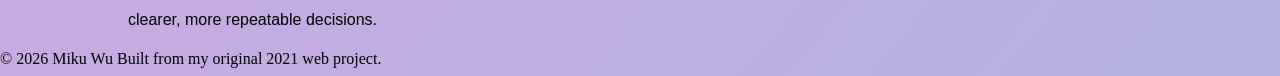
==== commit 5ff61ec2: "Redesign homepage as professional portfolio" ====
--- a/index.html
+++ b/index.html
@@ -1,589 +1,185 @@
 <!DOCTYPE html>
-<html>
-	<head>
-		<meta charset="utf-8" name="viewport" content="width=device-width, initial-scale=1">
-		<title>Magic Girl's World</title>
-		<link href="myStyle.css" rel="stylesheet" type="text/css" media="all">
-		<link rel="stylesheet" href="https://cdnjs.cloudflare.com/ajax/libs/font-awesome/4.7.0/css/font-awesome.min.css">
-		<link rel="preconnect" href="https://fonts.googleapis.com">
-		<link rel="preconnect" href="https://fonts.gstatic.com" crossorigin>
-		<link href="https://fonts.googleapis.com/css2?family=Kranky&family=Road+Rage&family=Londrina Outline&&family=Oleo+Script&family=Fenix&family=Outfit:wght@300&family=Rock+Salt&family=Shippori+Antique&display=swap" rel="stylesheet">
-		<link rel="preconnect" href="https://fonts.gstatic.com" crossorigin>
-	</head>
+<html lang="en">
+<head>
+  <meta charset="utf-8">
+  <meta name="viewport" content="width=device-width, initial-scale=1">
+  <title>Miku Wu — Creative Strategy, Content & AI</title>
+  <meta name="description" content="Portfolio of Miku Wu — creative strategy, short-form content, marketing, animation, VFX, game design and technology.">
+  <link rel="preconnect" href="https://fonts.googleapis.com">
+  <link rel="preconnect" href="https://fonts.gstatic.com" crossorigin>
+  <link href="https://fonts.googleapis.com/css2?family=DM+Sans:wght@400;500;600;700&family=Playfair+Display:wght@600;700&display=swap" rel="stylesheet">
+  <link rel="stylesheet" href="myStyle.css">
+</head>
+<body>
+  <header class="site-header">
+    <a class="brand" href="#top">Miku Wu</a>
+    <nav>
+      <a href="#work">Work</a>
+      <a href="#foundation">Creative Foundation</a>
+      <a href="#about">About</a>
+    </nav>
+  </header>
 
-	<body>
-		<nav  class="topnav" id="main_nav">
-			<div>
-				<ul>
-					<li>
-						<a href="#page1" class="active">🏠 Home Page</a>	
-					</li>
-					<li>
-						<a href="#page2">🌸 Matching Suggestions</a>
-						<ul>
-							<li><a href="#page2">Lolita 🌺 </a></li>
-							<li><a href="#page2JK">JK  🌻</a></li>
-							<li><a href="#page2Hanfu">HanFu 🌹</a></li>							
-						</ul>
-					</li>
-					<li>
-						<a href="#page3">🎉 Events</a>
-						<ul>
-							<li><a href="#page3">Cultural Festival 🌟</a></li>
-							<li><a href="#page3Acg">ACG Show ☀️</a></li>
-							<li><a href="#page3Tea">Tea Party </a></li>
-						</ul>
-					<li>
-						<a href="#page4">⭐ Store Recommendation </a>
-					</li>
-					<li>
-						<a href="#page5">💌 About</a>						
-					</li>
-					<a href="javascript:void(0);" class="icon" onclick="myFunction()">
-						<i class="fa fa-bars"></i>
-					</a>
-				</ul>
-			</div>						
-		</nav>
+  <main id="top">
+    <section class="hero">
+      <p class="eyebrow">CREATIVE STRATEGY · CONTENT · TECHNOLOGY</p>
+      <h1>I connect creative judgment, audience insight, and technology.</h1>
+      <p class="hero-copy">My work spans content strategy, social and performance creative, brand marketing, animation, VFX, game design and hands-on production.</p>
+      <div class="hero-actions">
+        <a class="button primary" href="#work">View selected work</a>
+        <a class="button secondary" href="https://github.com/MikuNuonuo" target="_blank" rel="noreferrer">GitHub</a>
+      </div>
+    </section>
 
-		<script>
-			function myFunction() {
-				var x = document.getElementById("main_nav");
-				if (x.className === "topnav") {
-					x.className += " responsive";
-				} else {
-					x.className = "topnav";
-				}
-			}			
-		</script>
+    <section class="stats" aria-label="career highlights">
+      <div><strong>100+</strong><span>original videos produced for Fresh Orange</span></div>
+      <div><strong>1.28M</strong><span>followers grown for Fresh Orange</span></div>
+      <div><strong>300M+</strong><span>Douyin views for My Home promotion</span></div>
+      <div><strong>1.2M+</strong><span>fans grown for Nerve Wulin</span></div>
+    </section>
 
-			<div class="bigTitle" >	
-				<div id="title1"><h1><b>Welcome</b></h1></div>
-				<div id="nameTitle"><h6>Magic Girl's World</h6></div>
-				<div id="title2"><h3>This is each beautiful girl's home!</h3></div>
-				<div id= "myIconYa"> 
-					<a id= "myIcon" href="#home"><img src="https://wushu.neocities.org/magic%20girl's%20world/icon.png"alt="icon" title="click me will return to home page"width=15% ></a>
-				</div>
+    <section id="work" class="section">
+      <div class="section-heading">
+        <p class="eyebrow">SELECTED WORK</p>
+        <h2>Marketing, content and IP</h2>
+      </div>
 
-				<div id="music">
-					<audio id="Audio" controls>
-					<source src="audio/music.mp3" type="audio/mpeg">
-					Your browser does not support the audio element.
-					</audio><br>
+      <div class="grid">
+        <article class="card featured">
+          <div class="card-top">
+            <span class="tag">IP Incubation</span>
+            <span class="year">2020–2021</span>
+          </div>
+          <h3>Nerve Wulin</h3>
+          <p>Planned and incubated a humorous martial-arts animation IP at ByteDance, working from market analysis and concept development through partner selection and content growth.</p>
+          <ul>
+            <li>1.2M+ short-video followers in six months</li>
+            <li>50M+ views, with related exposure reaching 100M+</li>
+            <li>Expanded the IP into two mobile games</li>
+          </ul>
+        </article>
 
-					<button onclick="enableControls()" type="button">Enable music</button>
-					<button onclick="disableControls()" type="button">Disable music</button>
-				
-					<script>
-						var x = document.getElementById("Audio");
-						function enableControls() { 
-							x.controls = true;
-							x.load();
-						} 
+        <article class="card">
+          <div class="card-top">
+            <span class="tag">Game Marketing</span>
+            <span class="year">2019–2020</span>
+          </div>
+          <h3>My Home</h3>
+          <p>Led content promotion for a casual match-3 and simulation game, combining competitive research, audience analysis, social campaigns, platform activities and offline activations.</p>
+          <ul>
+            <li>Weibo topic: 220M views and 51K discussions</li>
+            <li>Douyin promotion: 300M+ views</li>
+            <li>Integrated festival, movie, KOL and offline campaigns</li>
+          </ul>
+        </article>
 
-						function disableControls() { 
-							x.controls = false;
-							x.load();
-						} 						
-					</script> 
-				</div>	
-			</div>
-			<div id= "titleBackground"> 
-				<img src="https://wushu.neocities.org/bg3.png"alt="title background" title="this is the background of tilte"width="100%"height="300" >
-			</div>
-		<div id="content">
-			<main>
-				<div id="page2" class="page">
-					<div id="whitespace" class="titleWhite"><img src="https://wushu.neocities.org/topimg.jpg" alt="titlewhitespace"width="90%"/>
-					</div>
-					<div id= "subtitle2"><h2>Matching suggestions</h2></div>
-					<div id= "page2Title"><h5>*————————— — LOLITA — —————————* </h5>
-					</div>
-					<div class="table1" id="myTable"> 
-						<table>
-							<col width = "500">
-							<col width = "2800">
-							<col width = "1200">
-							<col width = "6000">
-							<col width = "1200">
-										
-							<thead>
-								<th>Type</th>
-								<th>Photo</th>
-								<th>Name</th>
-								<th>Introduction</th>
-								<th>Price</th>							
-							</thead>
-					
-							<tbody>						
-								<tr>	
-									<td>Bride</td>
-									<td><a target="Flower Fairy Song" href="https://wushu.neocities.org/magic%20girl's%20world/lolita-dream.jpg" >
-										<img src="https://wushu.neocities.org/magic%20girl's%20world/lolita-dream.jpg" alt="dream" title="Flower Fairy Song - catching dreams" width=100%></td>
-									</a>
-									<td>Flower Fairy Song - catching dreams</td>
-									<td>gentle green, it is very popular on TikTok recently.</td>
-									<td>$200</td>													
-								</tr>	
-								<tr>
-									<td>Bride</td>
-									<td><a target="Sitai Island" href="https://wushu.neocities.org/magic%20girl's%20world/lolita-island.jpg" >
-										<img src="https://wushu.neocities.org/magic%20girl's%20world/lolita-island.jpg" alt="island" title="Sitai Island" width=100%></td>
-										</a>
-									<td>Sitai Island</td>
-									<td>A very classic bride lolita, the color is including pink, blue and brown. although it is first launched in 2017, is still the first love of thousands of lolita girls. the price prince of second-hand is very high, especially pink.</td>
-									<td>$250</td>
-									
-								</tr>
-								<tr>
-									<td>Bride</td>
-									<td><a target="Spring flower feast" href="https://wushu.neocities.org/magic%20girl's%20world/lolita-spring.jpg" >
-										<img src="https://wushu.neocities.org/magic%20girl's%20world/lolita-spring.jpg" alt="spring" title="Spring flower feast"  width=100%></td>
-									</a>
-									<td>Spring flower feast</td>
-									<td>The overall feeling is a little gorgeous. It uses a lot of golden lace to decorate the blue, which improves the elegance.</td>
-									<td>$130</td>
-								</tr>
-								<tr>
-									<td>Bride</td>
-									<td><a target="Anthony cake" href="https://wushu.neocities.org/magic%20girl's%20world/lolita-Anthony cake.jpg" >
-										<img src="https://wushu.neocities.org/magic%20girl's%20world/lolita-Anthony cake.jpg" alt="Anthony cake" title="Anthony cake" width=100%></td>
-									</a>
-									<td>Anthony cake</td>
-									<td>This one is really beautiful, very gorgeous, with many details and exquisite. Many girls buy it to make wedding dresses, and the photos taken are even more beautiful than the official picture.</td>
-									<td>$750</td>								
-								</tr>
-								<tr>
-									<td>Bride</td>
-									<td><a target="Dawn nightmare" href="https://wushu.neocities.org/magic%20girl's%20world/lolita-Dawn nightmare.jpg" >
-										<img src="https://wushu.neocities.org/magic%20girl's%20world/lolita-Dawn nightmare.jpg" alt="Dawn nightmare" title="Dawn nightmare"  width=100%></td>
-									</a>
-									<td>Dawn nightmare</td>
-									<td>A set of bride Lolita with a very mysterious feeling, it has black and white colors. The details are very exquisite. It feels like a magician. It is making an appointment to buy now. Those who like friends can go to their official website to buy.</td>
-									<td>$200</td>
-								</tr>
-								<tr>
-									<td>Chinese Style</td>
-									<td><a target="Little Ruihu" href="https://wushu.neocities.org/magic%20girl's%20world/lolita-Little Ruihu.jpg" >
-										<img src="https://wushu.neocities.org/magic%20girl's%20world/lolita-Little Ruihu.jpg" alt="Little Ruihu" title="Little Ruihu"  width=100%></td>
-									</a>
-									<td>Little Ruihu</td>
-									<td>It's from fengqingjinuan. It's a very recognizable store. It's only made of Chinese style. The sales volume of this one is also good. It's over 1000. It's just good to wear in winter. It really has the flavor of Chinese New Year.</td>
-									<td>$100</td>
-								</tr>
-								<tr>
-									<td>Lovely</td>
-									<td><a target="Poker courtesy" href="https://wushu.neocities.org/magic%20girl's%20world/lolita-Poker courtesy.jpg" >
-										<img src="https://wushu.neocities.org/magic%20girl's%20world/lolita-Poker courtesy.jpg" alt="Poker courtesy" title="Poker courtesy"  width=100%></td>
-									</a>
-									<td>Poker courtesy</td>
-									<td>This dress is called the best Alice series this year by many girls. In addition to the pink below, it also has classic blue and black. It has its own style in terms of version, details and design, and stands out from a group of Alice Lolita skirts.</td>
-									<td>$100</td>
-								</tr>
-								<tr>
-									<td>Gothic</td>
-									<td><a target="Night elfy" href="https://wushu.neocities.org/magic%20girl's%20world/lolita-Night%20elfy.jpg" >
-										<img src="https://wushu.neocities.org/magic%20girl's%20world/lolita-Night%20elfy.jpg" alt="Night elf" title="Night elfy"  width=100%></td>
-									</a>
-									<td>Night elfy</td>
-									<td>Star dreamer is one with a strong sense of design in my impression, and can apply various animal elements with unique characteristics, such as cerebellar axe and butterfly effect last year. This time, the night elf and flower bud skirt are also very special.</td>
-									<td>$130</td>
-								</tr>
-							</tbody>
-						</table>
-					</div>
-						<div id= "bottomTitle"><a href="#page2"><h4>Take me to the top of the page😸</h4></a></h4></div>
-				</div>
+        <article class="card">
+          <div class="card-top">
+            <span class="tag">Social Video</span>
+            <span class="year">2017–2018</span>
+          </div>
+          <h3>Fresh Orange</h3>
+          <p>Served as the main content producer for an entertainment-focused social video program, responsible for planning, shooting, post-production and publishing.</p>
+          <ul>
+            <li>100+ original videos</li>
+            <li>Each video reached 1M+ views across platforms</li>
+            <li>1.28M Weibo followers after 16 months</li>
+          </ul>
+          <a class="text-link" href="https://youtu.be/Hp8oU-oJRVI" target="_blank" rel="noreferrer">Watch sample ↗</a>
+        </article>
+      </div>
+    </section>
 
-				<div id="page2JK" class="page">
-					<div id="whitespace" class="titleWhite"><img src="https://wushu.neocities.org/topimg.jpg" alt="titlewhitespace"width="90%"/>
-					</div>
-					<div id= "page2Title2"><h5>*————————— — JK — —————————* </h5>
-					</div>
-					<div class="table2" id="myTable"> 
-						<table>
-							<col width = "500">
-							<col width = "2800">
-							<col width = "1200">
-							<col width = "6000">
-							<col width = "1200">										
-						<thead>
-								<th>Type</th>
-								<th>Photo</th>
-								<th>Name</th>
-								<th>Introduction</th>
-								<th>Price</th>							
-						</thead>
-					
-						<tbody>					
-							<tr>
-								<td>Western Style Suit</td>
-								<td><a target="Ceylon Tea" href="https://wushu.neocities.org/magic%20girl's%20world/Ceylon%20Tea.jpg" >
-									<img src="https://wushu.neocities.org/magic%20girl's%20world/Ceylon%20Tea.jpg" alt="Ceylon Tea" title="Ceylon Tea" width=100%></td>
-								</a>
-								<td>Ceylon Tea</td>
-								<td>The Ceylon black tea of walnut family is really beautiful out of walking in the street. The whole is the style of a young lady in a western suit. The color is vintage wine red, which looks very advanced. The routing and workmanship are very meticulous. The milk skirt has a length of 60cm, 65cm and 70cm. Girls of different heights can choose!</td>
-								<td>$100</td>												
-							</tr>
-							<tr>
-								<td>Plaid Skirt</td>
-								<td><a target="Mountain blowing" href="https://wushu.neocities.org/magic%20girl's%20world/Mountain%20blowing.jpg" >
-									<img src="https://wushu.neocities.org/magic%20girl's%20world/Mountain%20blowing.jpg" alt="Mountain blowing" title="Mountain blowing" width=100%></td>
-								</a>
-								<td>Mountain blowing</td>
-								<td>The color of mountain blowing is really suitable for autumn! The color of apricot and yellow is a perfect match with the autumn of fallen leaves. The color is not black. It is super lively and versatile! The whole is a fresh and lovely style!!</td>
-								<td>$80</td>							
-							</tr>
-							<tr>
-								<td>Pleated Plaid Skirt</td>
-								<td><a target="Brown Plaid" href="https://wushu.neocities.org/magic%20girl's%20world/Brown%20Plaid.jpg" >
-									<img src="https://wushu.neocities.org/magic%20girl's%20world/Brown%20Plaid.jpg" alt="Brown Plaid" title="Brown Plaid JK pleated plaid skirt"  width=100%></td>
-								</a>
-								<td>Brown Plaid JK pleated plaid skirt</td>
-								<td> The tone of the checkered skirt is very suitable for the brown department in autumn and winter. The calm color matching is elegant and temperament, and the version is also not attractive at all! And the color is that kind of white brown. It looks super good with suits and knitted vests! Put it on is the campus sister!</td>
-								<td>$70</td>
-							</tr>
-							<tr>
-							<td>Pleated Plaid Skirt</td>
-							<td><a target="Kumamoto" href="https://wushu.neocities.org/magic%20girl's%20world/Kumamoto.jpg" >
-								<img src="https://wushu.neocities.org/magic%20girl's%20world/Kumamoto.jpg" alt="Kumamoto" title="Kumamoto a plaid skirt pleated skirt" width=100%></td>
-							</a>
-							<td>Kumamoto a plaid skirt pleated skirt</td>
-							<td> The A-style checkered skirt full of summer breath, and it is also the joint name of Kumamoto ~ super cute, and the stripe color echoes well. The color is super good, and the color of the skirt is not black at all! A whole lovely live!</td>
-							<td>$60</td>									
-							</tr>
-							<tr>
-								<td>Western Style Suit</td>
-								<td><a target="brown tea" href="https://wushu.neocities.org/magic%20girl's%20world/brown%20tea.jpg" >
-									<img src="https://wushu.neocities.org/magic%20girl's%20world/brown%20tea.jpg" alt="brown tea" title="brown tea"  width=100%></td>
-								</a>
-								<td>brown tea</td>
-								<td>The color of brown tea is so excellent! You must have a tea brown coat in autumn! The version is very good-looking. The color of tea washing is not only special, but also super versatile! Brown gives people a warm feeling. It looks good with any grid skirt!</td>
-								<td>$120</td>
-							</tr>
-						</tbody>
-						</table>
-					</div>
-						<div id= "bottomTitle"><a href="#page2JK"><h4>Take me to the top of the page😸</h4></a></div>
-				</div>
+    <section id="foundation" class="section alt">
+      <div class="section-heading">
+        <p class="eyebrow">CREATIVE FOUNDATION</p>
+        <h2>Animation, games, web and VFX</h2>
+        <p class="section-copy">Earlier work that built my hands-on understanding of visual craft, interaction and production.</p>
+      </div>
 
-				<div id="page2Hanfu" class="page">
-					<div id="whitespace" class="titleWhite"><img src="https://wushu.neocities.org/topimg.jpg" alt="titlewhitespace"width="90%"/>
-					</div>
-					<div id= "page2Title3"><h5>*————————— — HanFu — —————————* </h5>
-					</div>
-					<div class="table3" id="myTable"> 
-						<table>
-							<col width = "500">
-							<col width = "2800">
-							<col width = "1200">
-							<col width = "6000">
-							<col width = "1200">										
-						<thead>
-							<th>Type</th>
-							<th>Photo</th>
-							<th>Name</th>
-							<th>Introduction</th>
-							<th>Price</th>							
-						</thead>					
-						<tbody>							
-							<tr>
-								<td>Cloak</td>
-								<td><a target="Blessing rabbit" href="https://wushu.neocities.org/magic%20girl's%20world/Blessing%20rabbit.jpg" >
-									<img src="https://wushu.neocities.org/magic%20girl's%20world/Blessing%20rabbit.jpg" alt="Blessing rabbit" title="Blessing rabbit" width=100%></td>
-								</a>
-								<td>Blessing rabbit</td>
-								<td>pre-sale in progress, super cute, the price is also very high</td>
-								<td>$100</td>															
-								</tr>
-								<tr>
-									<td>Cross Collar Jacket</td>
-									<td><a target="Fuyun Niuniu" href="https://wushu.neocities.org/magic%20girl's%20world/Fuyun%20Niuniu.jpg" >
-										<img src="https://wushu.neocities.org/magic%20girl's%20world/Fuyun%20Niuniu.jpg" alt="Fuyun Niuniu" title="Fuyun Niuniu" width=100%></td>
-									</a>
-									<td>Fuyun Niuniu</td>
-									<td>The embroidery of horse face is a little delicate and lady,You must get a lot of red envelopes wearing this.</td>
-									<td>$200</td>									
-								</tr>
-								<tr>
-									<td>Hundred fold skirt</td>
-									<td><a target="Cardamom" href="https://wushu.neocities.org/magic%20girl's%20world/Cardamom.jpg" >
-										<img src="https://wushu.neocities.org/magic%20girl's%20world/Cardamom.jpg" alt="Cardamom" title="Cardamom"  width=100%></td>
-									</a>
-									<td>Cardamom</td>
-									<td>It's a playful and lovely color matching, which is also very suitable for the new year. There is heating in the north. You can think about it. You can go out in a down jacket outdoors. The design of the upper body reminds me of the spirit of Xianjian. It's really beautiful</td>
-									<td>$220</td>
-								</tr>
-									<tr>
-									<td>Hundred fold skirt</td>
-									<td><a target="Flower fox brocade" href="https://wushu.neocities.org/magic%20girl's%20world/Flower%20fox%20brocade.jpg" >
-										<img src="https://wushu.neocities.org/magic%20girl's%20world/Flower%20fox%20brocade.jpg" alt="Flower fox brocade" title="Flower fox brocade" width=100%></td>
-									</a>
-									<td>Flower fox brocade</td>
-									<td>It's a very nice Han suit. It has a lot of aura. It's really good. I think many in the evaluation are even better than the official picture</td>
-									<td>$120</td>								
-								</tr>
-								<tr>
-									<td>Cloak</td>
-									<td><a target="Zhaojun" href="https://wushu.neocities.org/magic%20girl's%20world/Zhaojun.jpg" >
-										<img src="https://wushu.neocities.org/magic%20girl's%20world/Zhaojun.jpg" alt="Zhaojun" title="Zhaojun goes out of the fortress"  width=100%></td>
-									</a>
-									<td>Zhaojun goes out of the fortress</td>
-									<td>Sparrow cloak, it is very exotic. The red color is amazing!</td>
-									<td>$170</td>
-								</tr>
-							</tbody>
-						</table>
-					</div>
-						<div id= "bottomTitle"><a href="#page2Hanfu"><h4>Take me to the top of the page😸</h4></a></div>
-				</div>
+      <div class="grid foundation-grid">
+        <article class="card">
+          <div class="card-top">
+            <span class="tag">Animation · VFX</span>
+            <span class="year">2015–2016</span>
+          </div>
+          <h3>An Illness Called Dream</h3>
+          <p>Original animation project covering script writing, character and scene art, compositing, visual effects and post-production.</p>
+          <p class="tools">After Effects · Edius · 3ds Max · Photoshop · Retas</p>
+          <a class="text-link" href="https://www.youtube.com/watch?v=F4KmKOaOqRQ" target="_blank" rel="noreferrer">Watch excerpt ↗</a>
+        </article>
 
-				<div id="page3" class="page">
-					<div id="whitespace" class="titleWhite"><img src="https://wushu.neocities.org/topimg.jpg" alt="titlewhitespace"width="90%"/>
-					</div>
-					<div id= "subtitle3"><h2>The first Xuedou mountain landscape Hanfu Festival starts on Saturday </h2>
-					</div>
-					<div id= "subtitle3a"><h4>Date: 11-05 15:47</h4></div>
-						<div id="photo2" class="photo"><img src="https://wushu.neocities.org/magic%20girl's%20world/hanfu.png"alt="hanfu" title="Hanfu Festival"width="250px"/></div>
-					<p>  
-						Do you want to participate in such a landscape Hanfu Festival?
-						</br>
-						</br>
-						"The moonlight of autumn night is better than that of spring night, and thousands of miles of frost days are quiet and lonely". The autumn wind rises gradually and the layers of forests are dyed. In November, Xuedou mountain scenic spot has also entered a romantic season. When the "classical beauty" in the painting collides with the beautiful scenery of Xuedou mountain, what kind of visual feast will it present for you? On November 6, "the first Xuedou mountain · landscape Hanfu Festival" will be officially launched in Xikou ancient town and Xuedou mountain scenic spot in Ningbo. From November 6 to November 28, tourists can enjoy Xuedou mountain without tickets as long as they wear Hanfu.</br>
-						Ningbo Xikou, a place with historical and cultural beauty and natural landscape, is a "national key scenic spot" and a "national 5A tourist area". The integration of the ancient town and Xuedou mountain brings the beauty of landscape and humanities. In history, Xuedou mountain was the "eight pole watch" of song Renzong's sleepwalking, and was specially given the "famous mountain for dreams". It also has a profound historical and cultural heritage. In the golden autumn, Xikou Xuedou mountain, known as the National Forest Park, has a pleasant autumn color. Fresh negative oxygen ions breathe in the lungs. Layers of trees on the mountain, such as autumn screens, block impetuosity in the city. Tourists wear Hanfu to play here, which is both healthy and eye-friendly.
-						The "Xuedou mountain · landscape Hanfu Festival" will arrange Hanfu theme performances, dance performances, martial arts theme performances and other contents every weekend in November. Rich and colorful activities will complement the landscape beauty of Xuedou mountain scenic spot.
-						</br>
-						</br>
-						In the first chapter of "touching the landscape with broad sleeves" to be opened on the 6th, we will participate in an immersive landscape Hanfu culture theme exhibition and linger in the picturesque landscape, so that tourists can see the beautiful shadow of Hanfu Xianjia; Passing by sanyintan, the maple leaves are high and low, alternating with density. The Hanfu and the evergreen green in the mountains form a color collision; Stepping on the Miao high platform, the whole body is surrounded by clouds and fog. The white clothes float with the wind with the action of swinging arms. Even if they are not silk, they also have the beauty of Qianqian; Walk in the mountains, listen to birds and insects, breathe and breathe in the embrace of forest oxygen bar, and unlock the joy sealed in the heart.
-						The follow-up activities are arranged as follows: "string songs, silk and bamboo, the sound of mountains and rivers". The performers will perform Chinese style music between the mountains and rivers, and complete a harmonizing sound of zither and Harp with the gurgling mountains and streams; "Dancing sleeves flying in the mountains and rivers", excellent dancers come to the mountains and rivers of Xuedou mountain, dancing sleeves flying in the mountains and rivers; "Landscape swordsman line", through a swordsman theme exhibition to awaken your sleeping martial arts dream... During the whole activity, you can also take a slow train and slowly enjoy the scenery along the way; Sit on the cableway hidden in the mountains and see the mottled leaves all over the mountain.
-						Activity introduction
-						</br>
-						</br>
-						Activity time: November 6-28, 2021
-						</br>
-						</br>
-						Preferential activities: as long as you wear Chinese clothes to enter the park, you only need to pay 30 yuan for Xuedou mountain bus, and you can enjoy the preferential policy of free tickets in Xikou Xuedou mountain scenic spot (original price: 120 yuan / person, 30 yuan / person)</br>
-						Place of purchase: Xuedou Mountain Tourist Service Center</p>
-						<div id= "bottomTitle"><a href="#page3"><h4>Take me to the top of the page😸</h4></a></div>				
-				</div>
+        <article class="card">
+          <div class="card-top">
+            <span class="tag">Game Design</span>
+            <span class="year">2022</span>
+          </div>
+          <h3>Candy City</h3>
+          <p>Individual 2.5D farming-game project. Designed the game, created the art and programmed the experience.</p>
+          <p class="tools">Unity · Sai · Photoshop</p>
+          <a class="text-link" href="https://youtu.be/FtSPGMAn9PI" target="_blank" rel="noreferrer">Watch demo ↗</a>
+        </article>
 
-				<div id="page3Acg" class="page">
-					<div id="whitespace" class="titleWhite"><img src="https://wushu.neocities.org/topimg.jpg" alt="titlewhitespace"width="90%"/>
-					</div>
-					<div id= "subtitle3"><h2>Anime Boston 2022 Pre-Registration is live! </h2>
-					</div>
-					<div id= "subtitle3a"><h4>Date: 11-28 20:36</h4></div>
-					<div id="photoAcglogo" class="photo"><img src="https://wushu.neocities.org/logo_C9881.jpg"alt="Anime Boston" title="Anime Boston"width="250px"/></div>
-					<p>  <b>Anime Boston 2022
-						</br>
-						May 27-29, 2022
-						</br>					
-						Hynes Convention Center
-						</br>
-						Boston, MA
-						</br>					
-						Anime Convention
-						</br>						
-						Organized by New England Anime Society</b>
-						</br>
-						</br>
+        <article class="card">
+          <div class="card-top">
+            <span class="tag">Game Art · Animation</span>
+            <span class="year">2022</span>
+          </div>
+          <h3>Mirror World</h3>
+          <p>2D adventure game created as a group project. I produced all art assets and created animation and maps in Unity.</p>
+          <p class="tools">Unity · Sai · After Effects · Photoshop</p>
+          <a class="text-link" href="https://www.youtube.com/watch?v=WUqvZDPlpOA" target="_blank" rel="noreferrer">Watch demo ↗</a>
+        </article>
 
-						Hello, it's been a while. It's hard to believe that we haven't seen each other since 2019. The past few years have brought on difficult challenges and plenty of anxiety, but we've thankfully been able to move forward to finally present you with Anime Boston 2022! There's a lot to catch up on.
-						</br>
-						Though our last two conventions were canceled, the world moved on. We've had to continuously adapt to changes as the situation developed. We knew that if we made an announcement every time something changed, the end result would be confusion. So, we decided to wait until the dust settled in order to give a comprehensive and more detailed update on what is happening with Anime Boston and what to expect for 2022. Now, we are finally on more stable footing to make such an announcement.
-						</br>
-						To start, we want to let you know that planning for Anime Boston 2022 is scheduled as any other convention year would allow. However, there will be some changes and new policies in place. Let's break it down into pieces.
-						</br>
-						</br>
-						</br>
-						<b>Vaccination and Mask Requirements</b>
-						</br>
-						</br>
-						Anime Boston 2022 will have a COVID-19 vaccination and mask requirement for all in attendance, including but not limited to artists, exhibitors, staff, and attendees. More specific details on these policies will be announced closer to the convention date. These policies may change as we continue to observe the status of the pandemic and receive instructions from the city and state.
-						</br>
-						</br>
-						</br>
-						<b>Pre-registered Members</b>
-						</br>
-						</br>
-						As a reminder, we will be honoring all pre-registered members who have allowed us to rollover their registrations from Anime Boston 2020. All pre-registered members from 2020 should receive a confirmation email after our systems go live. Please allow one month for this process to complete. If you are not sure about the status of your registration, please contact our registration customer service team. There will no longer be a Merch Store coupon to cover the difference in registration prices from 2020 because...
-						</br>
-						</br>
-						</br>
-						<b>Membership Price Increase</b>
-						</br>
-						</br>
-						The New England Anime Society (NEAS) is a 501(c)3 non-profit corporation. As such, our revenue to expense ratio has always been thin. We have always priced memberships at the amount we believe we need to break even for that year. Any excess assets are directed toward the operation of the corporation and future conventions. No members of Anime Boston or NEAS staff or executives receive any pay or financial compensation, ever.
-						</br>				
-						We have always prided ourselves on keeping membership costs as low as possible. This still holds true today, but the unfortunate reality is that the world and expenses are not the same they were three years ago. Whenever we increase our membership prices, we also acknowledge that we may price ourselves out of some people's budgets, which is why we are bringing back…
-						</br>
-						</br>
-						</br>
-						<b>Single Day Memberships</b>
-						</br>
-						</br>
-						That's right! Single day memberships are back. We will be offering single day memberships for Friday, Saturday, and Sunday. Additionally, we will be introducing a family package that includes two adult and two youth memberships.
-						</br>
-						</br>
-						</br>
-						<b>Other Status Updates</b>
-						</br>
-						</br>Artists' Alley: We plan to offer the same spaces to the same artists who would have attended AB2020. Artists on the AB2020 waitlist will be contacted if there is space available.
-						</br>Dealers' Room: We will reach out to vendors and sponsors to maintain their booth space from AB2020 and work with waitlisted exhibitors if space becomes available.
-						Hotels: Scheduled to go live in November.
-						</br>
-						Pre-Registrations: Scheduled to go live in November.
-						Panelists: All panelists must reapply for 2022.</br>
-						Press: All press must reapply for 2022.</br>
-						Community Row: All must reapply for 2022.</br>
-						Staff Applications: Currently open.
-						</br>
-						</br>
-						If you are not one of the above listed groups and you have a question regarding an event, please contact us using the contact form on our website. We will respond as soon as possible.
-						</br>
-						</br>
-						Thank you all, and we will see you soon!
-						</br></br>
-						</p>
-							<div id="photoAcgpre" class="photo"><img src="https://wushu.neocities.org/Pre-registration%20is%20open.jpg"alt="Pre-registration" title="Anime Boston Pre-registration"width="90%"/></div>
-						<div id= "bottomTitle"><a href="#page3Acg"><h4>Take me to the top of the page😸</h4></a></div>						
-				</div>
+        <article class="card">
+          <div class="card-top">
+            <span class="tag">Web Game</span>
+            <span class="year">2022</span>
+          </div>
+          <h3>Miss Rabbit's Wardrobe</h3>
+          <p>A browser-based dress-up game designed and programmed with customizable clothing, eye color, skin tone and scoring interactions.</p>
+          <p class="tools">HTML · CSS · JavaScript · jQuery</p>
+          <a class="text-link" href="https://youtu.be/Y7bDg7V-sRQ" target="_blank" rel="noreferrer">Watch presentation ↗</a>
+        </article>
 
-				<div id="page3Tea" class="page">
-					<div id="whitespace" class="titleWhite"><img src="https://wushu.neocities.org/topimg.jpg" alt="titlewhitespace"width="90%"/>
-					</div>
-					<div id="photoTea" class="photo"><img src="https://wushu.neocities.org/tea%20party.png"alt="LolitaTea" title="Lolita Tea Party"width="100%"/></div>
-					<div id= "subtitle3b"><h2>2022 Spring Lolita Tea Party —— It's tea time at MTAC! </h2>
-					</div>
-					<p></br><b>1000 Broadway, Nashville, TN 37203</b></br></br>
-						MTAC invites you to the Lolita and J-fashion Tea Party, where guests will be able to enjoy sweets, tea, and conversation with old and new friends. Photographers will be available to catch you in your best, and there will be door prizes and “best dressed” competitions for Lolita and other J-fashion styles.
-					</br>
-					</br>
-						This event is $20 at the door of the Tea Party, and is subject to a dress code that is semi-formal (no jeans, no mainstream or contemporary streetwear of any other culture besides Japanese). No cosplays or large props, “maid” outfits, or Kigurumis will be allowed. All Lolita coordinates must be complete and formal—no casual/soft or ero Lolita or “Alice” cosplays. Some styles that are underground street fashion may not be allowed because of their casual or inappropriate nature. Due to the high demand, dress code will be strictly enforced, so please, if you have any questions about your outfit, email photos of your completed outfit and a description of the style you wish to portray and any other questions you may have to sheena.patterson@mtac.net.
-					</br>
-					</br>
-						Thank you, and we hope to see you at the MTAC Lolita and J-Fashion Tea Party.
-					</p>
-						<div id="photoTeaEvent" class="photo"><img src="https://wushu.neocities.org/tea%20party%20event.png"alt="LolitaEvent" title="Lolita Tea Party Event"width="90%"/></div>
-						<div id= "bottomTitle"><a href="#page3Tea"><h4>Take me to the top of the page😸</h4></a></div>						
-				</div>
-						
-				<div id="page4" class="page">
-					<div id="whitespace" class="titleWhite"><img src="https://wushu.neocities.org/topimg.jpg" alt="titlewhitespace"width="90%"/>
-					</div>
-					<div id= "subtitle4"><h2>Store Recommendation</h2></div>
-					<div id= store>
-						<div class="gallery">
-							<div class="fling-minislide">
-								<img src="https://wushu.neocities.org/magic%20girl's%20world/lolita.jpg" alt="lolita" title="lolita"width="600px"/>							
-								<img src="https://wushu.neocities.org/magic%20girl's%20world/lolita2.jpg" alt="lolita2" title="lolita"width="600px"/>
-								<img src="https://wushu.neocities.org/magic%20girl's%20world/lolita3.jpg" alt="lolita3" title="lolita"width="600px"/>						
-								<img src="https://wushu.neocities.org/magic%20girl's%20world/lolita4.jpg" alt="lolita4" title="lolita"width="600px"/>			
-							</div>
-							<div class="wrap-collabsible">
-								<input id="collapsible" class="toggle" type="checkbox">
-								<label for="collapsible" class="lbl-toggle">Xiongzhi</label>
-								<div class="collapsible-content">
-								  <div class="content-inner">
-									<p>
-										The well-known Lolita clothing store focuses on the self-designed brand "to Alice", which has the magic to make the world lovely.
-									</br>		  
-									</p>
-								  </div>
-								</div>
-							  </div>
-							<div id=button1> <button class="button" onclick="window.location='https://weibo.com/n/%E7%86%8A%E4%B9%8B%E5%B7%A5%E4%BD%9C%E5%AE%A4'"title = "Go to xiongzhi's store">Click here to jump to the store</button>
-							</div>
-						</div>
-				
-						<div class="gallery">
-							<div class="fling-minislide">
-								<img src="https://wushu.neocities.org/magic%20girl's%20world/jk.jpg" alt="jk"title="JK" width="600px"/>
-								<img src="https://wushu.neocities.org/magic%20girl's%20world/jk2.jpg" alt="jk2"title="JK" width="600px"/>
-								<img src="https://wushu.neocities.org/magic%20girl's%20world/jk3.jpg" alt="jk3"title="JK" width="600px"/>
-								<img src="https://wushu.neocities.org/magic%20girl's%20world/jk4.jpg" alt="jk4"title="JK" width="600px"/>
-							</div>
-							<div class="wrap-collabsible">
-								<input id="collapsible1" class="toggle" type="checkbox">
-								<label for="collapsible1" class="lbl-toggle">MR.CAT</label>
-								<div class="collapsible-content">
-								  <div class="content-inner">
-									<p>
-										Very personalized JK uniform shop, sailor's clothes, suits, plaid skirts Here you can find all kinds of styles you want.
-									</br>							  
-									</p>
-									</div>
-								</div>
-							</div>
-								  
-							<div id=button2> <button class="button" onclick="window.location='https://weibo.com/u/6683254814'"title = "Go to MR.CAT's store">Click here to jump to the store</button>
-							</div>
-						</div>
-					
-						<div class="gallery">
-							<div class="fling-minislide">
-								<img src="https://wushu.neocities.org/magic%20girl's%20world/hanfu.jpg" alt="hanfu"title="HanFu"width="600px"/>
-								<img src="https://wushu.neocities.org/magic%20girl's%20world/hanfu2.jpg" alt="hanfu"title="HanFu"width="600px"/>
-								<img src="https://wushu.neocities.org/magic%20girl's%20world/hanfu3.jpg" alt="hanfu"title="HanFu"width="600px"/>
-								<img src="https://wushu.neocities.org/magic%20girl's%20world/hanfu4.jpg" alt="hanfu"title="HanFu"width="600px"/>
-							</div>
-							<div class="wrap-collabsible">
-								<input id="collapsible2" class="toggle" type="checkbox">
-								<label for="collapsible2" class="lbl-toggle">Shisanyu</label>
-								<div class="collapsible-content">
-								  <div class="content-inner">
-									<p>
-										Retro and fashion coexist. Put on their clothes and immediately turn into a fairy! You must find a Hanfu that belongs to you here!	
-									</br>							  
-									</p>
-									</div>
-								</div>
-							</div>
-							<div id=button3> <button class="button" onclick="window.location='https://weibo.com/u/5807272443'"title = "Go to Shisanyu's store">Click here to jump to the store</button>
-							</div>
-						</div>
-					</div>
-				 </div>
-				
+        <article class="card">
+          <div class="card-top">
+            <span class="tag">Game Jam</span>
+            <span class="year">2023</span>
+          </div>
+          <h3>Root the Roots</h3>
+          <p>48-hour Global Game Jam project. Created pixel-animation assets for a 2D casual game about protecting the last trees on Earth.</p>
+          <p class="tools">Photoshop · Sai · Unity</p>
+          <a class="text-link" href="https://globalgamejam.org/2023/games/root-roots-8" target="_blank" rel="noreferrer">View project ↗</a>
+        </article>
 
-				<div id="page5" class="page">
-					<div id="whitespace" class="titleWhite"><img src="https://wushu.neocities.org/topimg.jpg" alt="titlewhitespace"width="90%"/>
-					</div>
-					<div id= "subtitle5"><h2>about</h2></div>
-					<div id= page5Content>
-						<p>Hello each pretty girl, 
-							About my website-- Magic girl's world, it is about Lolita（Medieval European gorgeous clothing）, JK (Japanese uniform) and Hanfu (Chinese traditional clothing) culture. The reason for me to to build this website is I want to provide girls who also like these dress with newest information about dress matching and related events. If you like these culture too, Let this website be our paradise!I hope it can help you and make more like-minded friends here!
-							</br>
-							</br>
-							Besides, you can join our club:
-							</br>
-							</br>
-							<b>wechat: </b>15701558085😜
-							</br>
-							</br>
-							We have a lot of activities here! Such as afternoon tea, skirt group purchase, animation exhibition and so on, we look forward to your joining!!!
-							</p>
-					</div>
-						<div id="About1" class="photo"><img src="https://wushu.neocities.org/about%20tea.jpg"alt="ourTea" title="Our tea party"width="60%"/></div>
-						<div id="About2" class="photo"><img src="https://wushu.neocities.org/tea2.jpeg"alt="ourTea1" title="Our tea party"width="60%"/></div>
-						<div id="qbIcon"><img src="https://wushu.neocities.org/magic%20girl's%20world/8644ebf81a4c510f8f8e3f786f59252dd42aa50e.png" alt="qb" title="magic cat"width="20%"/>
-						</div>
-				</div>
-				<div id="page1" class="page default">
-					<div id="whitespace" class="titleWhite"><img src="https://wushu.neocities.org/topimg.jpg" alt="titlewhitespace"width="90%"/>
-					</div>
-					<div id= "subtitle1"><h3><b>This is a website that collects the latest information about Lolita, JK and Hanfu, 
-						</br>
-						hoping to help you choose your own beautiful dress!</b></h3></div>
-					<div id="photo1" class="photo"><img src="https://wushu.neocities.org/magic%20girl's%20world/home%20page.jpg" alt="home page photo" title="welcome!"width="70%"/>
-					</div>
-				</div>
-			</main>
-			
-			<footer>
-			<div id="footer"> &nbsp&nbsp&nbsp&nbsp🍓Join our club: wechat 157015580885🍓</br></br></footer>	
-			</div>
-		</div>
-	</body>
-</html>
+        <article class="card">
+          <div class="card-top">
+            <span class="tag">Web Design</span>
+            <span class="year">2021</span>
+          </div>
+          <h3>Magic Girl's World</h3>
+          <p>The original website that lived here — a fashion and culture site focused on Lolita, JK and Hanfu. This portfolio redesign is built on top of that first web project.</p>
+          <p class="tools">HTML · CSS</p>
+        </article>
+      </div>
+    </section>
 
+    <section id="about" class="section about">
+      <div class="section-heading">
+        <p class="eyebrow">ABOUT</p>
+        <h2>Creative by training. Strategic by experience. Technical by curiosity.</h2>
+      </div>
+      <div class="about-copy">
+        <p>I started with animation, visual effects and hands-on production, then moved into social content, game marketing, IP incubation and content strategy. Along the way I also learned game development and web programming.</p>
+        <p>That mix lets me move comfortably between creative teams, audiences, data and technology — and turn subjective creative judgment into clearer, more repeatable decisions.</p>
+      </div>
+    </section>
+  </main>
+
+  <footer>
+    <span>© 2026 Miku Wu</span>
+    <span>Built from my original 2021 web project.</span>
+  </footer>
+</body>
+</html>
--- a/myStyle.css
+++ b/myStyle.css
@@ -0,0 +1,866 @@
+
+/*the style of body*/	
+body {
+	background-image: linear-gradient(130deg, #F29DE1, #B3B2E1);
+	margin-left: auto;
+	width:100%;
+}
+
+/*the style of top welcome page*/	
+.bigTitle {
+	background: rgb(255, 255, 255);
+	color: rgb(0, 0, 0);
+	border-radius: 8px;
+	box-shadow: 0 0 15px 2px #666;
+	z-index:999;
+	position: fixed;
+	height: 250px;
+	width: 50%;
+	margin-left: 18%;
+    margin-right: 18%;
+	padding-left: 6%;
+	padding-right: 8%;
+	top:10%;
+	margin-bottom: 10%;
+}
+	
+#titleBackground{
+	position:fixed;
+	z-index:30;
+	top: 0px;
+}
+
+#nameTitle{
+	position: relative;
+	left: 10px;
+	top: -55%;
+}
+
+#title1{
+	position: relative;
+	top: -10%;
+	left:6%;
+}
+
+
+#title2{
+	position: relative;
+	left:46%;
+	top: -225px;
+	font-size: 18px;
+}
+
+/*the style of icon*/
+#myIconYa{
+	position:relative;
+	left: 21%;
+	top: -168%;
+}
+	
+#myIcon{
+	position:relative;	
+	justify-content: center;
+  	align-items: center;
+    animation-name: move;
+    animation-duration: 4s;	
+}
+
+/* Standard syntax */
+@keyframes move {
+    0%   {width:50%; left:0px; top:0px;}
+    25%  {width:100%;left:0px; top:10px;}   
+	50%  {left:0px; top:0px;}  
+ 
+}
+
+/*the style of music*/
+#music{
+	position:fixed;
+	left: 83%;
+	top: 24%;	
+}
+
+/*font style*/
+		
+ul {
+    padding:0;
+    margin: 0;
+}
+
+li {
+    display: inline;
+    position: relative;
+}
+
+ul ul {
+    position: absolute;
+    display: none;
+}
+
+li:hover ul {
+    display: block;
+}
+
+ul ul ul {
+    left: 100%;
+    top: 0;
+}
+
+li:hover > ul {
+    display: block;
+}
+
+h1 {
+	font-size: 85px;
+	font-weight: 100;
+	letter-spacing: 15px;
+	text-align: center;
+	color: rgb(255, 133, 219);
+    font-family: 'Road Rage', cursive;
+	*filter: Glow(color=rgb(255, 255, 255), strength=10);
+}
+
+h1, #main_content {
+	padding: 15px;
+}
+
+h2{
+	text-align: center;
+	font-size: 36px;
+	color: rgb(162, 14, 248);
+	animation-duration: 3s;
+	animation-name: slidein;
+	font-family: 'Londrina Outline', sans-serif;
+}
+
+  @keyframes slidein {
+	from {
+	  margin-left: 100%;
+	  width: 100%; 
+	}
+  
+	to {
+	  margin-left: 0%;
+	  width: 100%;
+	}
+  }
+	
+h3{
+	font-weight: 100;
+	font-family: 'Fenix', serif;
+	text-align: center;
+	color: rgb(166, 133, 255);
+	line-height: 30px;
+}
+
+h4{
+	font-size: 16px;
+	font-weight: 100;
+	text-align: center;
+	font-family: 'Shippori Antique', sans-serif;
+}
+
+h5{
+	font-size: 24px;
+	text-align: center;
+}
+
+h6{
+	font-size: 40px;
+	font-weight: 100;
+	letter-spacing: 15px;
+	text-align: center;
+	color: rgb(255, 133, 219);
+    font-family: 'Road Rage', cursive;
+	*filter: Glow(color=rgb(255, 255, 255), strength=10);
+}
+
+p {
+	margin-left: 10%;	
+	margin-right: 10%;
+	font-family: 'Outfit', sans-serif;
+	line-height: 28px;	
+}		
+
+a {
+	line-height: 35px;
+	font-family: 'Oleo Script', cursive;
+	color: rgb(253, 151, 236);
+}
+
+/*navigation style*/
+.topnav ul {
+	background: white;
+	-webkit-transition: .5s;
+	transition: .5s;
+	border-top: 9px solid #a639c2;
+	border-bottom: 9px solid #a639c2;
+	background-color: #fcd7ff;
+	padding: 5px;
+	animation-name: changeColor;
+	animation-duration: 4s;
+	overflow: hidden;
+	z-index:9999;
+	top: 300px;
+	position:fixed;
+	width:100%;
+	text-align: center;
+}
+
+@keyframes changeColor {
+	from {background-color: rgb(251, 252, 255);}
+	to {background-color: #f0ccfa}
+}
+
+.topnav .icon {
+	display: none;
+}
+		
+.topnav li {
+	float: left;
+	position: relative;
+	width: 320px;
+	list-style: none;
+	-webkit-transition: .5s;
+	transition: .5s;
+}
+		
+#main_nav > ul > li > a, h1 {
+		text-transform: uppercase;
+}
+		
+#main_nav a {
+		text-decoration: none;
+		padding: 5px 5px;
+		color: rgb(0, 0, 0);
+		transition: 0.3s;
+		font-size: 18px;
+		text-decoration: none;
+		text-align:center;
+}
+
+#main_nav ul ul {
+		position: relative;
+		left: 10%;
+		top: 100%;
+		visibility: hidden;
+		opacity: 0;
+		padding: 15px;
+}
+		
+#main_nav ul ul ul {
+		left: 100%;
+		top: 0;
+}
+		
+#main_nav li:hover, #main_nav li:hover li {
+		background: rgb(253, 228, 253);
+}
+		
+#main_nav li li:hover, #main_nav li li:hover li {
+		background: rgb(245, 121, 224);
+}
+		
+#main_nav li li li:hover {
+		background: rgb(253, 228, 253);
+}
+		
+#main_nav li:hover > ul {
+		visibility: visible;
+		opacity: 1;
+}
+
+main {
+    display:inline-block;
+    margin:0px;
+    height:100%;
+}
+
+/*the style of globe page*/     
+#content {
+	background: rgb(255, 255, 255);
+	color: rgb(0, 0, 0);
+	border-radius: 8px;
+	box-shadow: 0 0 15px 2px #666;
+	margin-left: 18%;
+    margin-right: 18%;
+	padding-left: 50px;
+	padding-right: 50px;
+	z-index:10;
+}
+
+.page {
+    display: none;
+    padding-right:auto;
+	margin-left: auto;
+    margin-right: auto;
+	position:relative;
+	z-index:10;
+
+}
+
+/*define a white space for page*/
+#whitespace{
+width:90%;
+height:470px;
+}
+      
+.page h1 {
+    margin:0px;
+}
+
+/*default page home page*/
+.default {
+    display:block;
+}
+      
+.active {
+	background-color: rgb(253, 228, 253);;
+	color: white;
+}
+
+:target {
+    display:block;
+}
+      
+:target ~ .default {
+    display:none;
+}
+
+#photo1{
+	position: relative;
+	left:15%;
+	top:-90px;
+}
+#subtitle1{
+	position: relative;
+	top:-100px;
+	font-size: 20px;
+}
+
+/*page2 Matching suggestion*/
+#subtitle2{
+	position: relative;
+	top:-80px
+}
+
+#bottomTitle{
+	color:#F29DE1
+}
+
+/* the style of lolita's page */
+#page2Title{
+	position: relative;
+	top: -70px;
+	color: rgb(253, 151, 236);
+}
+
+#myTable{
+	position: relative;
+	left:76px ;
+	top:-80px;
+}
+
+.table1 th {
+	border: 1px solid rgb(186, 25, 103);
+	color:rgb(241, 81, 255);
+	}
+	
+
+.table1 {
+	border-collapse:separate;
+	margin:0 20px 20px 20px;	width:80%;
+	border: 1px solid rgb(186, 25, 103);
+}
+
+.table1 td {
+		 text-align: center; 
+		 font-size:12px;
+		 border: 1px solid rgb(186, 25, 103);
+	
+	}
+
+.table1 tr:nth-child(odd) {
+		background: rgb(255, 234, 254);
+	}
+
+/* the style of JK's page*/
+#page2Title2{
+	position: relative;
+	top: -70px;
+	color:rgb(255, 197, 6);
+}
+.table2 th {
+	border: 1px solid rgb(175, 186, 25);
+	color:rgb(255, 197, 6);
+	}
+	
+
+.table2 {
+	border-collapse:separate;
+	margin:0 20px 20px 20px;	width:80%;
+	border: 1px solid rgb(197, 194, 23);
+}
+
+.table2 td {
+		 text-align: center; 
+		 font-size:12px;
+		 border: 1px solid rgb(197, 194, 23);
+	
+	}
+
+.table2 tr:nth-child(odd) {
+		background: rgb(255, 251, 213);
+	}
+
+/* the style of Hanfu's page*/
+#page2Title3{
+	position: relative;
+	top: -70px;
+	color:rgb(255, 6, 27);
+}
+.table3 th {
+	border: 1px solid rgb(175, 186, 25);
+	color:rgb(255, 6, 27);
+	}
+	
+
+.table3 {
+	border-collapse:separate;
+	margin:0 20px 20px 20px;	width:80%;
+	border: 1px solid rgb(197, 23, 23);
+}
+
+.table3 td {
+		 text-align: center; 
+		 font-size:12px;
+		 border: 1px solid rgb(197, 23, 23);
+	
+	}
+
+.table3 tr:nth-child(odd) {
+		background: rgb(255, 213, 213);
+	}
+
+
+/*page3 Event */
+#subtitle3{
+	position: relative;
+	top:-80px
+}
+
+#photo2{
+	float: left;
+	padding-left: 50px;
+	padding-right: 50px;
+	padding-top: 80px;
+}
+
+/*page3 Acg show*/
+#photoAcglogo{
+	position: relative;
+	padding-left:100px;
+}
+#photoAcgpre{
+	position: relative;
+	padding-left:100px;
+}
+#subtitle3a{
+	position: relative;
+	top: -60px;
+}
+
+/*page3 Tea Party*/
+#photoTeaEvent{
+	position: relative;
+	padding-left:90px;
+}
+
+/*page4 Store recommand */
+#subtitle4{
+	position:relative;
+	top: -80px;
+}
+
+#store{
+	position: relative;
+	top: -60px;
+	margin: auto;
+	padding-left: 20%;
+	padding-right: 10%;
+}
+
+/* the style of photo gallery*/
+div.gallery {
+	display: center;
+    margin: 5px;
+    border: 1px solid #ccc;
+    float: left;
+    width: 180px;
+}
+
+div.gallery:hover {
+    border: 1px solid #777;
+}
+
+div.gallery img {
+    width: 100%;
+    height: auto;
+}
+
+/*slide animation*/
+.fling-minislide {
+	width:auto; 
+	height:271.66px;
+	overflow:hidden; 
+	position:relative; 
+}
+
+.fling-minislide img{ 
+	position:absolute; 
+	animation:fling-minislide 30s infinite; 
+	opacity:0; 
+	width: 100%; 
+	height: auto;
+}
+
+@keyframes fling-minislide {
+	25%{opacity:1;} 40%{opacity:0;}
+} 
+
+.fling-minislide img:nth-child(1){
+	animation-delay:0s;
+}
+
+.fling-minislide img:nth-child(2){
+	animation-delay:10s;
+}
+
+.fling-minislide img:nth-child(3){
+	animation-delay:20s;
+}
+
+.fling-minislide img:nth-child(4){
+	animation-delay:30s;
+}
+
+/* the style of button*/
+.button {
+	background-color: rgb(248, 140, 230);
+	border: none;
+	color: white;
+	padding: 10px 8px;
+	text-align: center;
+	font-size: 10px;
+	cursor: pointer;
+	border-radius: 8px;
+}
+
+.button:hover {
+	background-color: rgb(166, 212, 255);
+}
+
+#button1{
+	position: relative;
+	left:2.5px;
+	top:-5px;
+}
+
+#button2{
+	position: relative;
+	left:2.5px;
+	top:-5px;
+}
+
+#button3{
+	position: relative;
+	left:2.5px;
+	top:-5px;
+}
+
+/* the style of collapsible*/
+.wrap-collabsible {
+  margin-bottom: 10px 0;
+}
+
+input[type='checkbox'] {
+  display: none;
+}
+
+.lbl-toggle {
+  display: block;
+  font-family: monospace;
+  font-size: 25px;
+  text-transform: uppercase;
+  text-align: center;
+  font-family: 'Road Rage', cursive;
+  padding-top: 1px;
+  padding-bottom: 15px;
+  letter-spacing: 5px;
+  color:rgb(255, 103, 247);
+  background: #ffffff;
+  cursor: pointer;
+  border-radius: 7px;
+  transition: all 0.25s ease-out;
+}
+
+.lbl-toggle:hover {
+  color: #30b6f5;
+}
+
+.lbl-toggle::before {
+  content: ' ';
+  display: inline-block;
+
+  /* this creates the little triangle */
+  border-top: 5px solid transparent;
+  border-bottom: 5px solid transparent;
+  border-left: 5px solid currentColor;
+  vertical-align: middle;
+  margin-right: 10px;
+  transform: translateY(-2px);
+  transition: transform .2s ease-out;
+}
+
+.collapsible-content .content-inner {
+  background: rgba(250, 66, 250, 0.2);
+  border-bottom: 1px solid rgba(250, 224, 66, .45);
+
+  border-bottom-left-radius: 7px;
+  border-bottom-right-radius: 7px;
+  padding: 5px 18px;
+}
+
+.collapsible-content {
+  max-height: 0px;
+  overflow: hidden;
+
+  transition: max-height .25s ease-in-out;
+}
+
+.toggle:checked + .lbl-toggle + .collapsible-content {
+  max-height: 500px;
+}
+
+.toggle:checked + .lbl-toggle::before {
+  transform: rotate(90deg) translateX(-3px);
+}
+
+.toggle:checked + .lbl-toggle {
+  border-bottom-right-radius: 0;
+  border-bottom-left-radius: 0;
+}
+
+
+/*page5 About*/
+#subtitle5{
+	position:relative;
+	top: -80px;
+}
+#About1{
+	position: relative;
+	left:10%;
+}
+
+#About2{
+	position: relative;
+	left:10%;
+}
+
+#qbIcon{
+	position: relative;
+	left:80%;
+	top:-20px;
+}
+
+#page5Content{
+	position: relative;
+	top:-55px;
+}
+
+/* the style of footer*/
+#footer {
+	clear: both;
+	color: rgb(129, 129, 129);
+	font-size: 100%;}
+
+
+/*responsible*/	
+@media screen and (max-width: 960px) {
+	.topnav li:not(:first-child) {display: none;}
+	.topnav .icon {
+		float: right;
+		display: block;
+	}
+}
+
+@media screen and (max-width: 960px) {
+	.topnav.responsive {position: relative;}
+	.topnav.responsive .icon {
+		position: absolute;
+		right: 0;
+		top: 0;
+	}
+	.topnav.responsive li {
+		float: none;
+		display: block;
+		text-align: left;
+	}
+}
+
+	
+@media only screen and (max-width: 960px) {
+	
+	html {
+		-webkit-text-size-adjust: none;
+
+	}
+	h1{
+	font-size: 55px;
+	}
+	h2{
+	font-size: 30px;
+	text-align: center;	
+	}
+	
+	h3{
+		font-size: 16px;	
+	}
+
+	h4{
+		font-size: 16px;	
+	}
+
+	h5{
+		font-size: 12px;
+	}
+
+	h6{
+		font-size: 35px;
+	}
+
+	#myIconYa{
+		position:relative;
+		left: 8%;
+		top: -140%;
+	}
+
+	#title1{
+		position: relative;
+		top: -30px;
+		left:-10px;
+	
+	}
+
+	#title2{
+		position: relative;
+		top: -220px;
+		left:12px;	
+	}
+
+	#nameTitle{
+		position: relative;
+		top: -55%;
+	}
+
+	#subtitle2{
+		position: relative;
+		left:-30px;	
+
+	}
+
+	#page2Title{
+		position: relative;
+		left:-30px;	
+	}
+
+	#page2Title2{
+		position: relative;
+		left:-30px;	
+	}
+
+	#page2Title3{
+		position: relative;
+		left:-30px;	
+	}
+
+	.page{
+		padding-right:auto;
+		margin-left: auto;
+		margin-right: auto;
+		position:relative;
+	}
+	/*page3 event*/
+	#page3{
+		position: relative;
+		padding-right: 35%;
+	}
+
+	#photo2{
+		position: relative;
+		left:-80px;
+	}
+	
+	/*page3 Acg show*/
+	#page3Acg{
+		position: relative;
+		padding-right: 35%;
+		}
+
+	#photoAcglogo{
+		position: relative;
+		left:-120px;
+	}
+	#photoAcgpre{
+		position: relative;
+		padding-left:0px;
+	}
+	#subtitle3a{
+		position: relative;
+		top: -60px;
+	}
+
+	/*page3 Tea Party*/
+	#page3Tea{
+		position: relative;
+		padding-right: 0%;
+	}
+	#photoTeaEvent{
+		position: relative;
+		right:35px;
+	}
+
+	/*page4 Store recommand */
+	#subtitle4{
+		position:relative;
+		top: -80px;
+		left:20px;
+	}
+	#page4{	
+		position: relative;
+		padding-right: 60%;
+	}
+
+	td {
+		text-align: center; 
+		font-size:1px;
+   }
+   
+   #myTable{
+	position: relative;
+    width: 80%;
+    margin-left: -83px;
+	overflow:auto;
+	}  
+	#bottomTitle{
+		position: relative;	
+		left:-25px;
+	}
+
+	#whitespace{
+		width:90%;
+		height:500px;
+		}
+
+}
+
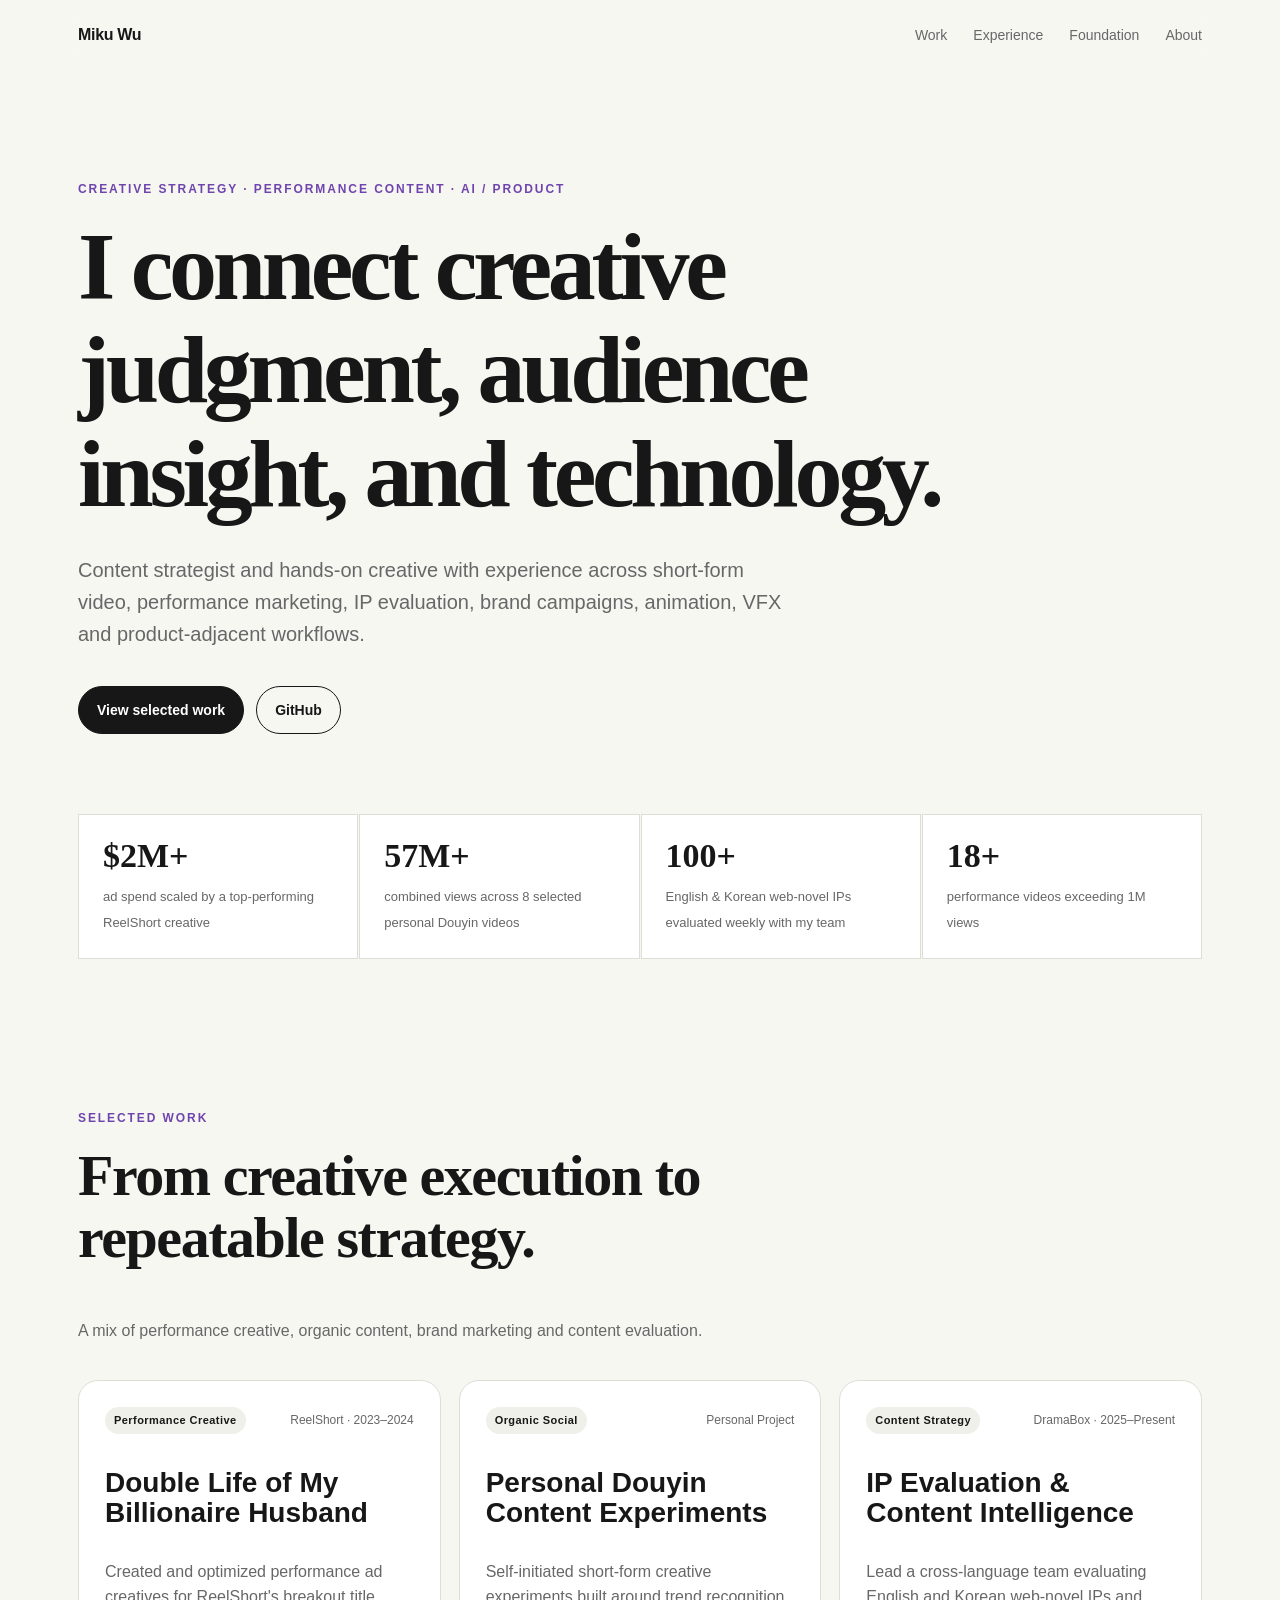
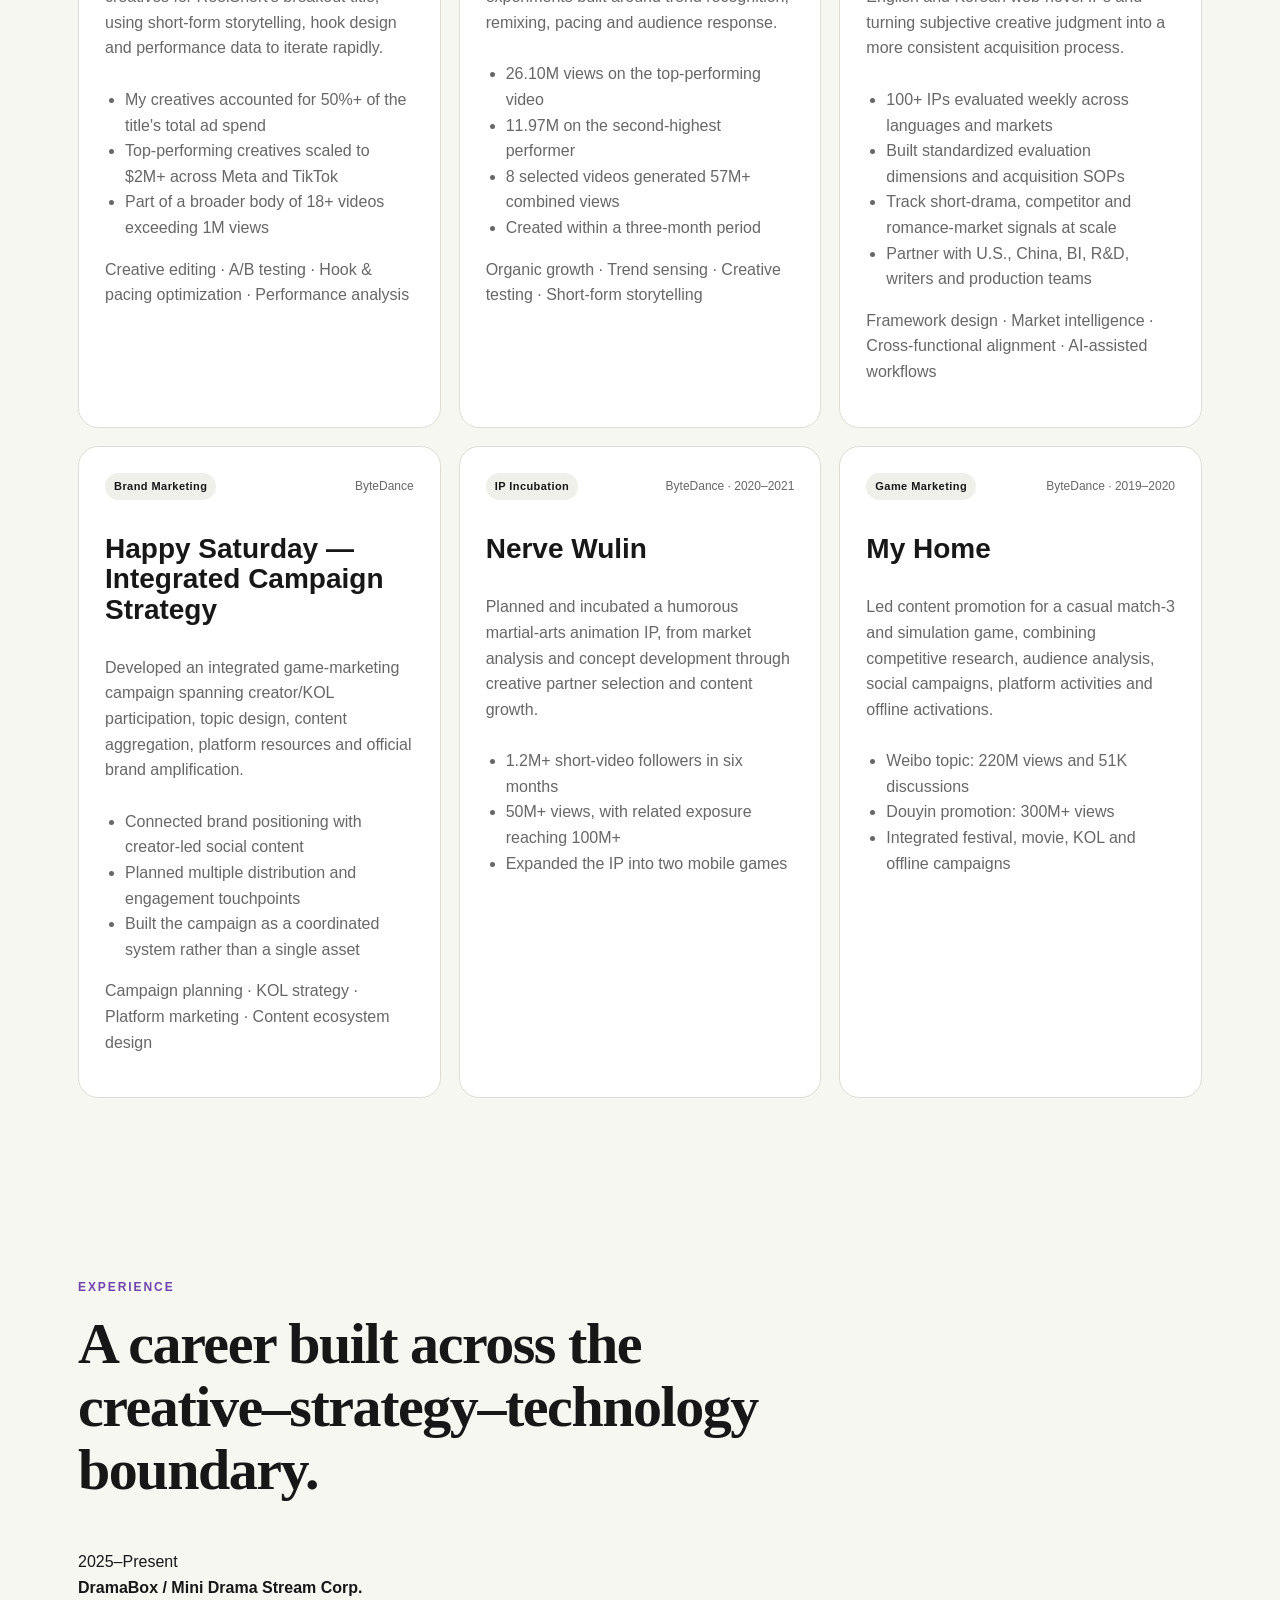
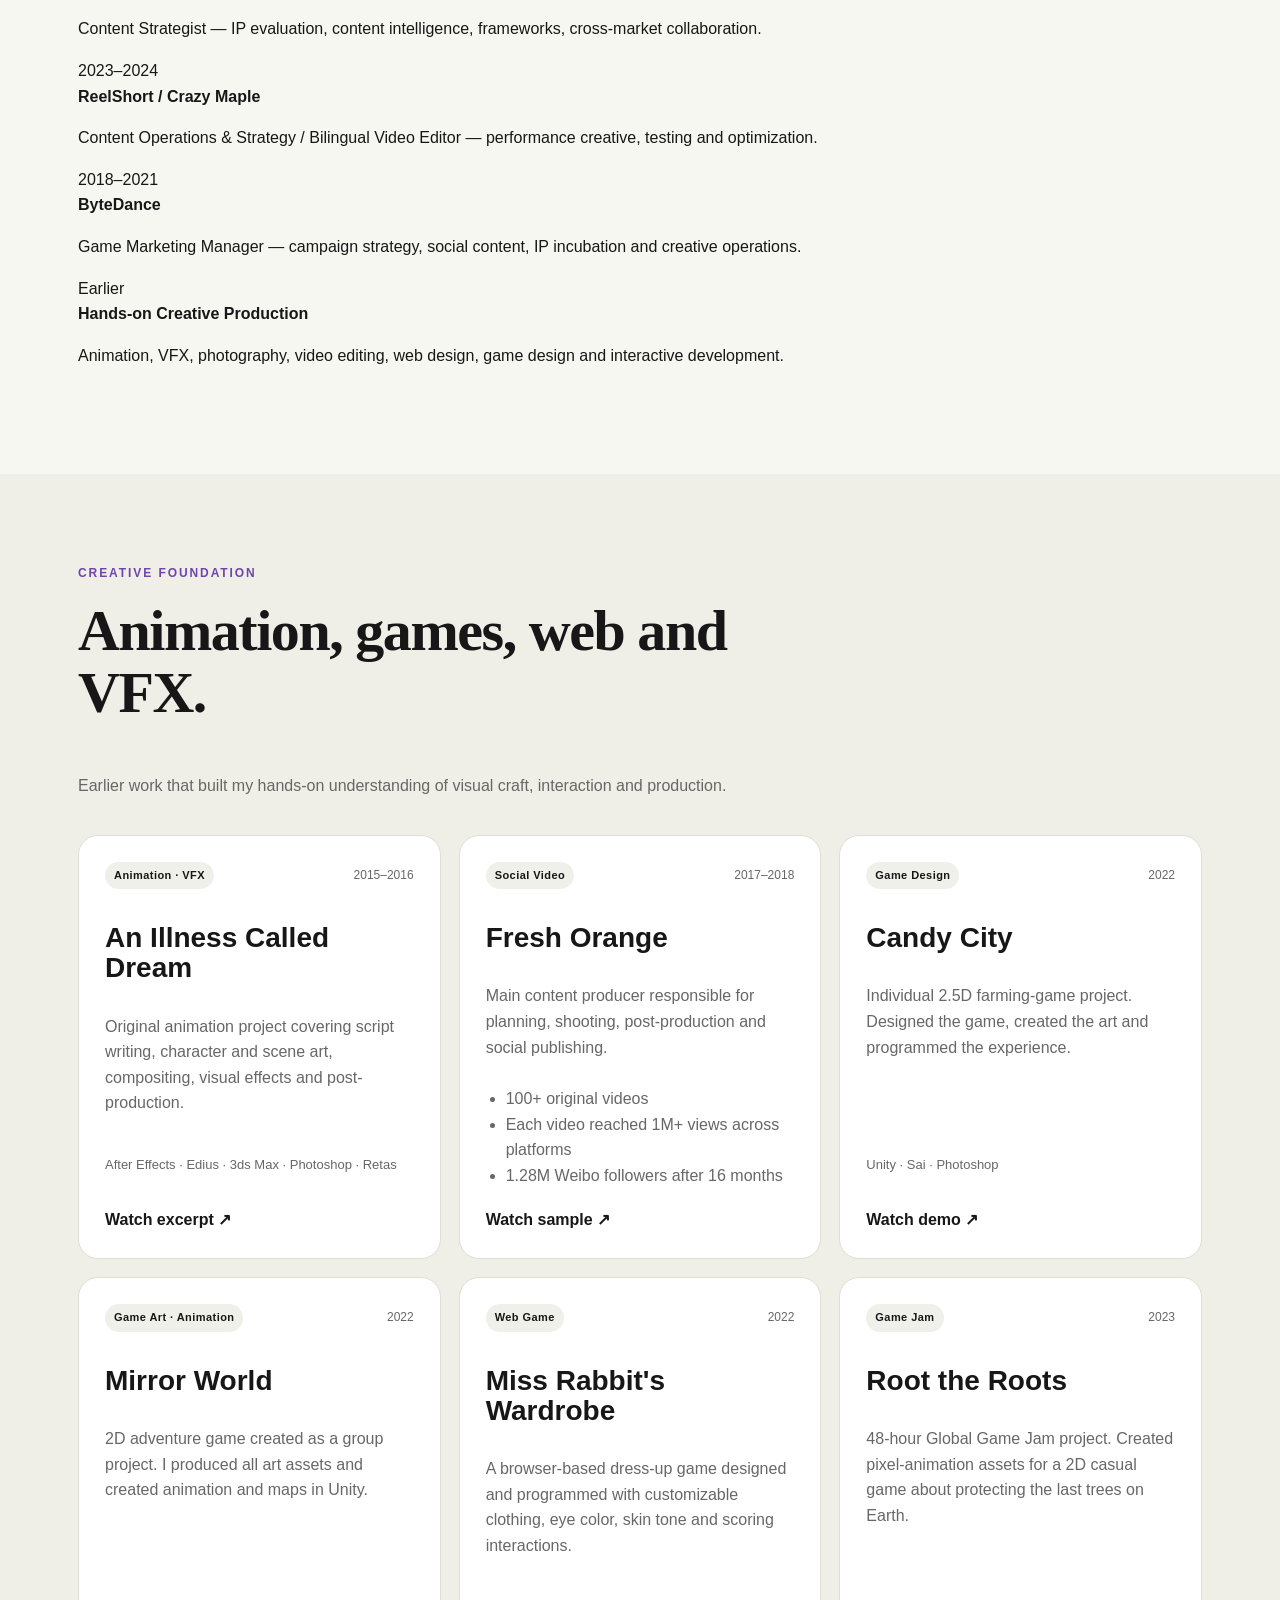
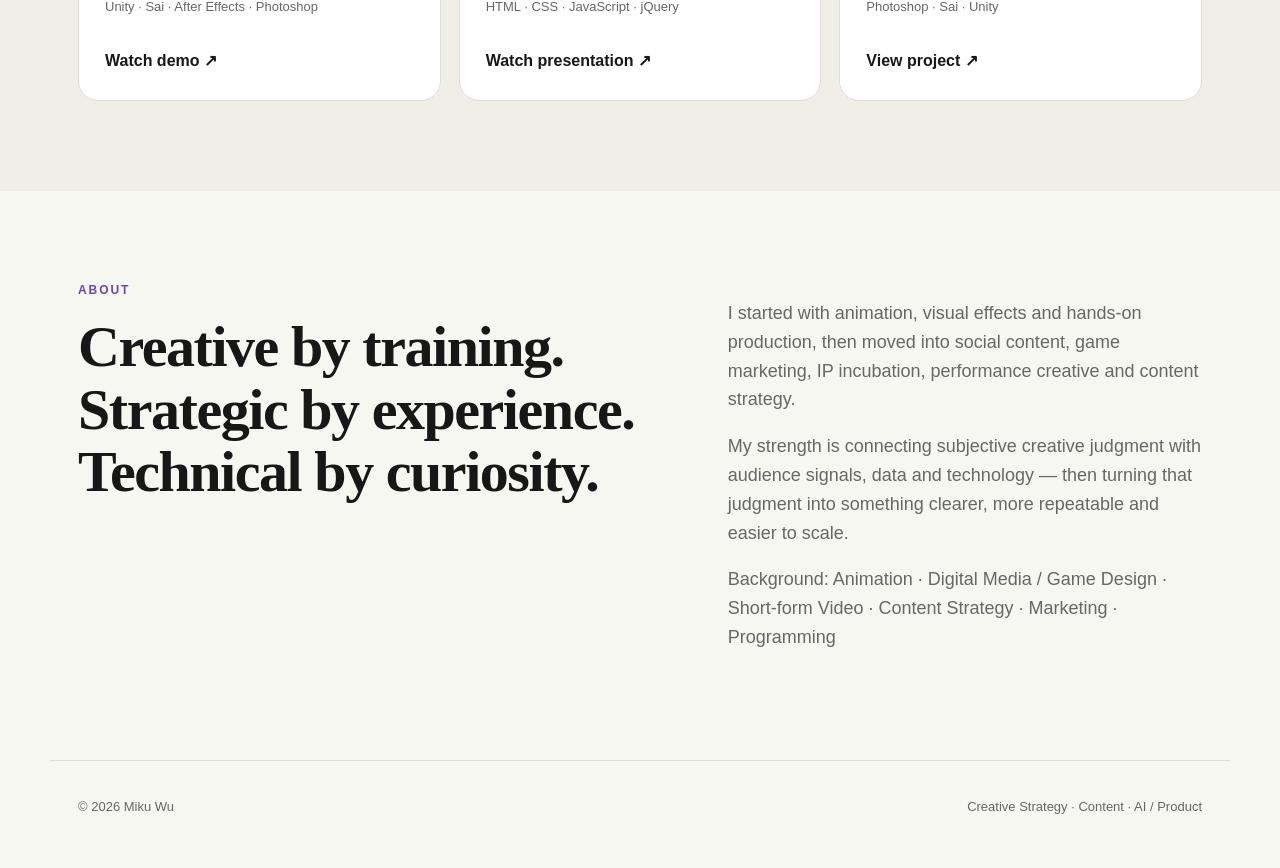
==== commit dd7330fa: "Add current portfolio projects and career narrative" ====
--- a/index.html
+++ b/index.html
@@ -4,7 +4,7 @@
   <meta charset="utf-8">
   <meta name="viewport" content="width=device-width, initial-scale=1">
   <title>Miku Wu — Creative Strategy, Content & AI</title>
-  <meta name="description" content="Portfolio of Miku Wu — creative strategy, short-form content, marketing, animation, VFX, game design and technology.">
+  <meta name="description" content="Portfolio of Miku Wu — creative strategy, performance content, brand marketing, AI-assisted evaluation, animation and visual craft.">
   <link rel="preconnect" href="https://fonts.googleapis.com">
   <link rel="preconnect" href="https://fonts.gstatic.com" crossorigin>
   <link href="https://fonts.googleapis.com/css2?family=DM+Sans:wght@400;500;600;700&family=Playfair+Display:wght@600;700&display=swap" rel="stylesheet">
@@ -15,16 +15,17 @@
     <a class="brand" href="#top">Miku Wu</a>
     <nav>
       <a href="#work">Work</a>
-      <a href="#foundation">Creative Foundation</a>
+      <a href="#experience">Experience</a>
+      <a href="#foundation">Foundation</a>
       <a href="#about">About</a>
     </nav>
   </header>
 
   <main id="top">
     <section class="hero">
-      <p class="eyebrow">CREATIVE STRATEGY · CONTENT · TECHNOLOGY</p>
+      <p class="eyebrow">CREATIVE STRATEGY · PERFORMANCE CONTENT · AI / PRODUCT</p>
       <h1>I connect creative judgment, audience insight, and technology.</h1>
-      <p class="hero-copy">My work spans content strategy, social and performance creative, brand marketing, animation, VFX, game design and hands-on production.</p>
+      <p class="hero-copy">Content strategist and hands-on creative with experience across short-form video, performance marketing, IP evaluation, brand campaigns, animation, VFX and product-adjacent workflows.</p>
       <div class="hero-actions">
         <a class="button primary" href="#work">View selected work</a>
         <a class="button secondary" href="https://github.com/MikuNuonuo" target="_blank" rel="noreferrer">GitHub</a>
@@ -32,26 +33,89 @@
     </section>
 
     <section class="stats" aria-label="career highlights">
-      <div><strong>100+</strong><span>original videos produced for Fresh Orange</span></div>
-      <div><strong>1.28M</strong><span>followers grown for Fresh Orange</span></div>
-      <div><strong>300M+</strong><span>Douyin views for My Home promotion</span></div>
-      <div><strong>1.2M+</strong><span>fans grown for Nerve Wulin</span></div>
+      <div><strong>$2M+</strong><span>ad spend scaled by a top-performing ReelShort creative</span></div>
+      <div><strong>57M+</strong><span>combined views across 8 selected personal Douyin videos</span></div>
+      <div><strong>100+</strong><span>English & Korean web-novel IPs evaluated weekly with my team</span></div>
+      <div><strong>18+</strong><span>performance videos exceeding 1M views</span></div>
     </section>
 
     <section id="work" class="section">
       <div class="section-heading">
         <p class="eyebrow">SELECTED WORK</p>
-        <h2>Marketing, content and IP</h2>
-      </div>
-
-      <div class="grid">
-        <article class="card featured">
+        <h2>From creative execution to repeatable strategy.</h2>
+        <p class="section-copy">A mix of performance creative, organic content, brand marketing and content evaluation.</p>
+      </div>
+
+      <div class="grid work-grid">
+        <article class="card hero-card">
+          <div class="card-top">
+            <span class="tag">Performance Creative</span>
+            <span class="year">ReelShort · 2023–2024</span>
+          </div>
+          <h3>Double Life of My Billionaire Husband</h3>
+          <p>Created and optimized performance ad creatives for ReelShort's breakout title, using short-form storytelling, hook design and performance data to iterate rapidly.</p>
+          <ul>
+            <li>My creatives accounted for 50%+ of the title's total ad spend</li>
+            <li>Top-performing creatives scaled to $2M+ across Meta and TikTok</li>
+            <li>Part of a broader body of 18+ videos exceeding 1M views</li>
+          </ul>
+          <p class="case-note">Creative editing · A/B testing · Hook & pacing optimization · Performance analysis</p>
+        </article>
+
+        <article class="card">
+          <div class="card-top">
+            <span class="tag">Organic Social</span>
+            <span class="year">Personal Project</span>
+          </div>
+          <h3>Personal Douyin Content Experiments</h3>
+          <p>Self-initiated short-form creative experiments built around trend recognition, remixing, pacing and audience response.</p>
+          <ul>
+            <li>26.10M views on the top-performing video</li>
+            <li>11.97M on the second-highest performer</li>
+            <li>8 selected videos generated 57M+ combined views</li>
+            <li>Created within a three-month period</li>
+          </ul>
+          <p class="case-note">Organic growth · Trend sensing · Creative testing · Short-form storytelling</p>
+        </article>
+
+        <article class="card">
+          <div class="card-top">
+            <span class="tag">Content Strategy</span>
+            <span class="year">DramaBox · 2025–Present</span>
+          </div>
+          <h3>IP Evaluation & Content Intelligence</h3>
+          <p>Lead a cross-language team evaluating English and Korean web-novel IPs and turning subjective creative judgment into a more consistent acquisition process.</p>
+          <ul>
+            <li>100+ IPs evaluated weekly across languages and markets</li>
+            <li>Built standardized evaluation dimensions and acquisition SOPs</li>
+            <li>Track short-drama, competitor and romance-market signals at scale</li>
+            <li>Partner with U.S., China, BI, R&D, writers and production teams</li>
+          </ul>
+          <p class="case-note">Framework design · Market intelligence · Cross-functional alignment · AI-assisted workflows</p>
+        </article>
+
+        <article class="card">
+          <div class="card-top">
+            <span class="tag">Brand Marketing</span>
+            <span class="year">ByteDance</span>
+          </div>
+          <h3>Happy Saturday — Integrated Campaign Strategy</h3>
+          <p>Developed an integrated game-marketing campaign spanning creator/KOL participation, topic design, content aggregation, platform resources and official brand amplification.</p>
+          <ul>
+            <li>Connected brand positioning with creator-led social content</li>
+            <li>Planned multiple distribution and engagement touchpoints</li>
+            <li>Built the campaign as a coordinated system rather than a single asset</li>
+          </ul>
+          <p class="case-note">Campaign planning · KOL strategy · Platform marketing · Content ecosystem design</p>
+        </article>
+
+        <article class="card">
           <div class="card-top">
             <span class="tag">IP Incubation</span>
-            <span class="year">2020–2021</span>
+            <span class="year">ByteDance · 2020–2021</span>
           </div>
           <h3>Nerve Wulin</h3>
-          <p>Planned and incubated a humorous martial-arts animation IP at ByteDance, working from market analysis and concept development through partner selection and content growth.</p>
+          <p>Planned and incubated a humorous martial-arts animation IP, from market analysis and concept development through creative partner selection and content growth.</p>
           <ul>
             <li>1.2M+ short-video followers in six months</li>
             <li>50M+ views, with related exposure reaching 100M+</li>
@@ -62,7 +126,7 @@
         <article class="card">
           <div class="card-top">
             <span class="tag">Game Marketing</span>
-            <span class="year">2019–2020</span>
+            <span class="year">ByteDance · 2019–2020</span>
           </div>
           <h3>My Home</h3>
           <p>Led content promotion for a casual match-3 and simulation game, combining competitive research, audience analysis, social campaigns, platform activities and offline activations.</p>
@@ -72,37 +136,44 @@
             <li>Integrated festival, movie, KOL and offline campaigns</li>
           </ul>
         </article>
-
-        <article class="card">
-          <div class="card-top">
-            <span class="tag">Social Video</span>
-            <span class="year">2017–2018</span>
-          </div>
-          <h3>Fresh Orange</h3>
-          <p>Served as the main content producer for an entertainment-focused social video program, responsible for planning, shooting, post-production and publishing.</p>
-          <ul>
-            <li>100+ original videos</li>
-            <li>Each video reached 1M+ views across platforms</li>
-            <li>1.28M Weibo followers after 16 months</li>
-          </ul>
-          <a class="text-link" href="https://youtu.be/Hp8oU-oJRVI" target="_blank" rel="noreferrer">Watch sample ↗</a>
-        </article>
+      </div>
+    </section>
+
+    <section id="experience" class="section dark-section">
+      <div class="section-heading">
+        <p class="eyebrow light">EXPERIENCE</p>
+        <h2>A career built across the creative–strategy–technology boundary.</h2>
+      </div>
+      <div class="timeline">
+        <div class="timeline-row">
+          <span class="timeline-date">2025–Present</span>
+          <div><strong>DramaBox / Mini Drama Stream Corp.</strong><p>Content Strategist — IP evaluation, content intelligence, frameworks, cross-market collaboration.</p></div>
+        </div>
+        <div class="timeline-row">
+          <span class="timeline-date">2023–2024</span>
+          <div><strong>ReelShort / Crazy Maple</strong><p>Content Operations & Strategy / Bilingual Video Editor — performance creative, testing and optimization.</p></div>
+        </div>
+        <div class="timeline-row">
+          <span class="timeline-date">2018–2021</span>
+          <div><strong>ByteDance</strong><p>Game Marketing Manager — campaign strategy, social content, IP incubation and creative operations.</p></div>
+        </div>
+        <div class="timeline-row">
+          <span class="timeline-date">Earlier</span>
+          <div><strong>Hands-on Creative Production</strong><p>Animation, VFX, photography, video editing, web design, game design and interactive development.</p></div>
+        </div>
       </div>
     </section>
 
     <section id="foundation" class="section alt">
       <div class="section-heading">
         <p class="eyebrow">CREATIVE FOUNDATION</p>
-        <h2>Animation, games, web and VFX</h2>
+        <h2>Animation, games, web and VFX.</h2>
         <p class="section-copy">Earlier work that built my hands-on understanding of visual craft, interaction and production.</p>
       </div>
 
       <div class="grid foundation-grid">
         <article class="card">
-          <div class="card-top">
-            <span class="tag">Animation · VFX</span>
-            <span class="year">2015–2016</span>
-          </div>
+          <div class="card-top"><span class="tag">Animation · VFX</span><span class="year">2015–2016</span></div>
           <h3>An Illness Called Dream</h3>
           <p>Original animation project covering script writing, character and scene art, compositing, visual effects and post-production.</p>
           <p class="tools">After Effects · Edius · 3ds Max · Photoshop · Retas</p>
@@ -110,10 +181,19 @@
         </article>
 
         <article class="card">
-          <div class="card-top">
-            <span class="tag">Game Design</span>
-            <span class="year">2022</span>
-          </div>
+          <div class="card-top"><span class="tag">Social Video</span><span class="year">2017–2018</span></div>
+          <h3>Fresh Orange</h3>
+          <p>Main content producer responsible for planning, shooting, post-production and social publishing.</p>
+          <ul>
+            <li>100+ original videos</li>
+            <li>Each video reached 1M+ views across platforms</li>
+            <li>1.28M Weibo followers after 16 months</li>
+          </ul>
+          <a class="text-link" href="https://youtu.be/Hp8oU-oJRVI" target="_blank" rel="noreferrer">Watch sample ↗</a>
+        </article>
+
+        <article class="card">
+          <div class="card-top"><span class="tag">Game Design</span><span class="year">2022</span></div>
           <h3>Candy City</h3>
           <p>Individual 2.5D farming-game project. Designed the game, created the art and programmed the experience.</p>
           <p class="tools">Unity · Sai · Photoshop</p>
@@ -121,10 +201,7 @@
         </article>
 
         <article class="card">
-          <div class="card-top">
-            <span class="tag">Game Art · Animation</span>
-            <span class="year">2022</span>
-          </div>
+          <div class="card-top"><span class="tag">Game Art · Animation</span><span class="year">2022</span></div>
           <h3>Mirror World</h3>
           <p>2D adventure game created as a group project. I produced all art assets and created animation and maps in Unity.</p>
           <p class="tools">Unity · Sai · After Effects · Photoshop</p>
@@ -132,10 +209,7 @@
         </article>
 
         <article class="card">
-          <div class="card-top">
-            <span class="tag">Web Game</span>
-            <span class="year">2022</span>
-          </div>
+          <div class="card-top"><span class="tag">Web Game</span><span class="year">2022</span></div>
           <h3>Miss Rabbit's Wardrobe</h3>
           <p>A browser-based dress-up game designed and programmed with customizable clothing, eye color, skin tone and scoring interactions.</p>
           <p class="tools">HTML · CSS · JavaScript · jQuery</p>
@@ -143,25 +217,12 @@
         </article>
 
         <article class="card">
-          <div class="card-top">
-            <span class="tag">Game Jam</span>
-            <span class="year">2023</span>
-          </div>
+          <div class="card-top"><span class="tag">Game Jam</span><span class="year">2023</span></div>
           <h3>Root the Roots</h3>
           <p>48-hour Global Game Jam project. Created pixel-animation assets for a 2D casual game about protecting the last trees on Earth.</p>
           <p class="tools">Photoshop · Sai · Unity</p>
           <a class="text-link" href="https://globalgamejam.org/2023/games/root-roots-8" target="_blank" rel="noreferrer">View project ↗</a>
         </article>
-
-        <article class="card">
-          <div class="card-top">
-            <span class="tag">Web Design</span>
-            <span class="year">2021</span>
-          </div>
-          <h3>Magic Girl's World</h3>
-          <p>The original website that lived here — a fashion and culture site focused on Lolita, JK and Hanfu. This portfolio redesign is built on top of that first web project.</p>
-          <p class="tools">HTML · CSS</p>
-        </article>
       </div>
     </section>
 
@@ -171,15 +232,16 @@
         <h2>Creative by training. Strategic by experience. Technical by curiosity.</h2>
       </div>
       <div class="about-copy">
-        <p>I started with animation, visual effects and hands-on production, then moved into social content, game marketing, IP incubation and content strategy. Along the way I also learned game development and web programming.</p>
-        <p>That mix lets me move comfortably between creative teams, audiences, data and technology — and turn subjective creative judgment into clearer, more repeatable decisions.</p>
+        <p>I started with animation, visual effects and hands-on production, then moved into social content, game marketing, IP incubation, performance creative and content strategy.</p>
+        <p>My strength is connecting subjective creative judgment with audience signals, data and technology — then turning that judgment into something clearer, more repeatable and easier to scale.</p>
+        <p class="about-small">Background: Animation · Digital Media / Game Design · Short-form Video · Content Strategy · Marketing · Programming</p>
       </div>
     </section>
   </main>
 
   <footer>
     <span>© 2026 Miku Wu</span>
-    <span>Built from my original 2021 web project.</span>
+    <span>Creative Strategy · Content · AI / Product</span>
   </footer>
 </body>
 </html>
--- a/myStyle.css
+++ b/myStyle.css
@@ -1,866 +1,208 @@
-
-/*the style of body*/	
-body {
-	background-image: linear-gradient(130deg, #F29DE1, #B3B2E1);
-	margin-left: auto;
-	width:100%;
-}
-
-/*the style of top welcome page*/	
-.bigTitle {
-	background: rgb(255, 255, 255);
-	color: rgb(0, 0, 0);
-	border-radius: 8px;
-	box-shadow: 0 0 15px 2px #666;
-	z-index:999;
-	position: fixed;
-	height: 250px;
-	width: 50%;
-	margin-left: 18%;
-    margin-right: 18%;
-	padding-left: 6%;
-	padding-right: 8%;
-	top:10%;
-	margin-bottom: 10%;
-}
-	
-#titleBackground{
-	position:fixed;
-	z-index:30;
-	top: 0px;
-}
-
-#nameTitle{
-	position: relative;
-	left: 10px;
-	top: -55%;
-}
-
-#title1{
-	position: relative;
-	top: -10%;
-	left:6%;
-}
-
-
-#title2{
-	position: relative;
-	left:46%;
-	top: -225px;
-	font-size: 18px;
-}
-
-/*the style of icon*/
-#myIconYa{
-	position:relative;
-	left: 21%;
-	top: -168%;
-}
-	
-#myIcon{
-	position:relative;	
-	justify-content: center;
-  	align-items: center;
-    animation-name: move;
-    animation-duration: 4s;	
-}
-
-/* Standard syntax */
-@keyframes move {
-    0%   {width:50%; left:0px; top:0px;}
-    25%  {width:100%;left:0px; top:10px;}   
-	50%  {left:0px; top:0px;}  
- 
-}
-
-/*the style of music*/
-#music{
-	position:fixed;
-	left: 83%;
-	top: 24%;	
-}
-
-/*font style*/
-		
-ul {
-    padding:0;
-    margin: 0;
-}
-
-li {
-    display: inline;
-    position: relative;
-}
-
-ul ul {
-    position: absolute;
-    display: none;
-}
-
-li:hover ul {
-    display: block;
-}
-
-ul ul ul {
-    left: 100%;
-    top: 0;
-}
-
-li:hover > ul {
-    display: block;
-}
-
-h1 {
-	font-size: 85px;
-	font-weight: 100;
-	letter-spacing: 15px;
-	text-align: center;
-	color: rgb(255, 133, 219);
-    font-family: 'Road Rage', cursive;
-	*filter: Glow(color=rgb(255, 255, 255), strength=10);
-}
-
-h1, #main_content {
-	padding: 15px;
-}
-
+:root{
+  --bg:#f7f7f2;
+  --surface:#ffffff;
+  --ink:#171717;
+  --muted:#676767;
+  --line:#deded6;
+  --accent:#9c5cff;
+  --accent-soft:#eee6ff;
+  --max:1180px;
+}
+*{box-sizing:border-box}
+html{scroll-behavior:smooth}
+body{
+  margin:0;
+  font-family:"DM Sans",sans-serif;
+  background:var(--bg);
+  color:var(--ink);
+  line-height:1.6;
+}
+a{color:inherit}
+.site-header{
+  position:sticky;
+  top:0;
+  z-index:10;
+  display:flex;
+  justify-content:space-between;
+  align-items:center;
+  max-width:var(--max);
+  margin:0 auto;
+  padding:22px 28px;
+  background:rgba(247,247,242,.92);
+  backdrop-filter:blur(12px);
+}
+.brand{
+  font-weight:700;
+  text-decoration:none;
+  letter-spacing:-.02em;
+}
+nav{display:flex;gap:26px}
+nav a{
+  text-decoration:none;
+  color:var(--muted);
+  font-size:14px;
+}
+nav a:hover{color:var(--ink)}
+.hero{
+  max-width:var(--max);
+  margin:0 auto;
+  padding:110px 28px 80px;
+}
+.eyebrow{
+  margin:0 0 16px;
+  font-size:12px;
+  letter-spacing:.16em;
+  font-weight:700;
+  color:#6f45ad;
+}
+h1,h2,h3{margin-top:0;line-height:1.08}
+h1{
+  max-width:900px;
+  margin-bottom:28px;
+  font-family:"Playfair Display",serif;
+  font-size:clamp(48px,8vw,96px);
+  letter-spacing:-.045em;
+}
+.hero-copy{
+  max-width:720px;
+  margin:0;
+  color:var(--muted);
+  font-size:20px;
+}
+.hero-actions{display:flex;gap:12px;margin-top:36px;flex-wrap:wrap}
+.button{
+  display:inline-block;
+  padding:12px 18px;
+  border:1px solid var(--ink);
+  border-radius:999px;
+  text-decoration:none;
+  font-weight:600;
+  font-size:14px;
+}
+.button.primary{background:var(--ink);color:white}
+.button.secondary:hover{background:white}
+.stats{
+  max-width:var(--max);
+  margin:0 auto 60px;
+  padding:0 28px;
+  display:grid;
+  grid-template-columns:repeat(4,1fr);
+  gap:1px;
+}
+.stats div{
+  background:var(--surface);
+  border:1px solid var(--line);
+  padding:24px;
+}
+.stats strong{
+  display:block;
+  font-family:"Playfair Display",serif;
+  font-size:34px;
+  line-height:1;
+  margin-bottom:10px;
+}
+.stats span{font-size:13px;color:var(--muted)}
+.section{
+  max-width:var(--max);
+  margin:0 auto;
+  padding:90px 28px;
+}
+.section.alt{
+  max-width:none;
+  padding-left:max(28px,calc((100vw - var(--max))/2 + 28px));
+  padding-right:max(28px,calc((100vw - var(--max))/2 + 28px));
+  background:#efefe8;
+}
+.section-heading{max-width:720px;margin-bottom:36px}
 h2{
-	text-align: center;
-	font-size: 36px;
-	color: rgb(162, 14, 248);
-	animation-duration: 3s;
-	animation-name: slidein;
-	font-family: 'Londrina Outline', sans-serif;
-}
-
-  @keyframes slidein {
-	from {
-	  margin-left: 100%;
-	  width: 100%; 
-	}
-  
-	to {
-	  margin-left: 0%;
-	  width: 100%;
-	}
-  }
-	
-h3{
-	font-weight: 100;
-	font-family: 'Fenix', serif;
-	text-align: center;
-	color: rgb(166, 133, 255);
-	line-height: 30px;
-}
-
-h4{
-	font-size: 16px;
-	font-weight: 100;
-	text-align: center;
-	font-family: 'Shippori Antique', sans-serif;
-}
-
-h5{
-	font-size: 24px;
-	text-align: center;
-}
-
-h6{
-	font-size: 40px;
-	font-weight: 100;
-	letter-spacing: 15px;
-	text-align: center;
-	color: rgb(255, 133, 219);
-    font-family: 'Road Rage', cursive;
-	*filter: Glow(color=rgb(255, 255, 255), strength=10);
-}
-
-p {
-	margin-left: 10%;	
-	margin-right: 10%;
-	font-family: 'Outfit', sans-serif;
-	line-height: 28px;	
-}		
-
-a {
-	line-height: 35px;
-	font-family: 'Oleo Script', cursive;
-	color: rgb(253, 151, 236);
-}
-
-/*navigation style*/
-.topnav ul {
-	background: white;
-	-webkit-transition: .5s;
-	transition: .5s;
-	border-top: 9px solid #a639c2;
-	border-bottom: 9px solid #a639c2;
-	background-color: #fcd7ff;
-	padding: 5px;
-	animation-name: changeColor;
-	animation-duration: 4s;
-	overflow: hidden;
-	z-index:9999;
-	top: 300px;
-	position:fixed;
-	width:100%;
-	text-align: center;
-}
-
-@keyframes changeColor {
-	from {background-color: rgb(251, 252, 255);}
-	to {background-color: #f0ccfa}
-}
-
-.topnav .icon {
-	display: none;
-}
-		
-.topnav li {
-	float: left;
-	position: relative;
-	width: 320px;
-	list-style: none;
-	-webkit-transition: .5s;
-	transition: .5s;
-}
-		
-#main_nav > ul > li > a, h1 {
-		text-transform: uppercase;
-}
-		
-#main_nav a {
-		text-decoration: none;
-		padding: 5px 5px;
-		color: rgb(0, 0, 0);
-		transition: 0.3s;
-		font-size: 18px;
-		text-decoration: none;
-		text-align:center;
-}
-
-#main_nav ul ul {
-		position: relative;
-		left: 10%;
-		top: 100%;
-		visibility: hidden;
-		opacity: 0;
-		padding: 15px;
-}
-		
-#main_nav ul ul ul {
-		left: 100%;
-		top: 0;
-}
-		
-#main_nav li:hover, #main_nav li:hover li {
-		background: rgb(253, 228, 253);
-}
-		
-#main_nav li li:hover, #main_nav li li:hover li {
-		background: rgb(245, 121, 224);
-}
-		
-#main_nav li li li:hover {
-		background: rgb(253, 228, 253);
-}
-		
-#main_nav li:hover > ul {
-		visibility: visible;
-		opacity: 1;
-}
-
-main {
-    display:inline-block;
-    margin:0px;
-    height:100%;
-}
-
-/*the style of globe page*/     
-#content {
-	background: rgb(255, 255, 255);
-	color: rgb(0, 0, 0);
-	border-radius: 8px;
-	box-shadow: 0 0 15px 2px #666;
-	margin-left: 18%;
-    margin-right: 18%;
-	padding-left: 50px;
-	padding-right: 50px;
-	z-index:10;
-}
-
-.page {
-    display: none;
-    padding-right:auto;
-	margin-left: auto;
-    margin-right: auto;
-	position:relative;
-	z-index:10;
-
-}
-
-/*define a white space for page*/
-#whitespace{
-width:90%;
-height:470px;
-}
-      
-.page h1 {
-    margin:0px;
-}
-
-/*default page home page*/
-.default {
-    display:block;
-}
-      
-.active {
-	background-color: rgb(253, 228, 253);;
-	color: white;
-}
-
-:target {
-    display:block;
-}
-      
-:target ~ .default {
-    display:none;
-}
-
-#photo1{
-	position: relative;
-	left:15%;
-	top:-90px;
-}
-#subtitle1{
-	position: relative;
-	top:-100px;
-	font-size: 20px;
-}
-
-/*page2 Matching suggestion*/
-#subtitle2{
-	position: relative;
-	top:-80px
-}
-
-#bottomTitle{
-	color:#F29DE1
-}
-
-/* the style of lolita's page */
-#page2Title{
-	position: relative;
-	top: -70px;
-	color: rgb(253, 151, 236);
-}
-
-#myTable{
-	position: relative;
-	left:76px ;
-	top:-80px;
-}
-
-.table1 th {
-	border: 1px solid rgb(186, 25, 103);
-	color:rgb(241, 81, 255);
-	}
-	
-
-.table1 {
-	border-collapse:separate;
-	margin:0 20px 20px 20px;	width:80%;
-	border: 1px solid rgb(186, 25, 103);
-}
-
-.table1 td {
-		 text-align: center; 
-		 font-size:12px;
-		 border: 1px solid rgb(186, 25, 103);
-	
-	}
-
-.table1 tr:nth-child(odd) {
-		background: rgb(255, 234, 254);
-	}
-
-/* the style of JK's page*/
-#page2Title2{
-	position: relative;
-	top: -70px;
-	color:rgb(255, 197, 6);
-}
-.table2 th {
-	border: 1px solid rgb(175, 186, 25);
-	color:rgb(255, 197, 6);
-	}
-	
-
-.table2 {
-	border-collapse:separate;
-	margin:0 20px 20px 20px;	width:80%;
-	border: 1px solid rgb(197, 194, 23);
-}
-
-.table2 td {
-		 text-align: center; 
-		 font-size:12px;
-		 border: 1px solid rgb(197, 194, 23);
-	
-	}
-
-.table2 tr:nth-child(odd) {
-		background: rgb(255, 251, 213);
-	}
-
-/* the style of Hanfu's page*/
-#page2Title3{
-	position: relative;
-	top: -70px;
-	color:rgb(255, 6, 27);
-}
-.table3 th {
-	border: 1px solid rgb(175, 186, 25);
-	color:rgb(255, 6, 27);
-	}
-	
-
-.table3 {
-	border-collapse:separate;
-	margin:0 20px 20px 20px;	width:80%;
-	border: 1px solid rgb(197, 23, 23);
-}
-
-.table3 td {
-		 text-align: center; 
-		 font-size:12px;
-		 border: 1px solid rgb(197, 23, 23);
-	
-	}
-
-.table3 tr:nth-child(odd) {
-		background: rgb(255, 213, 213);
-	}
-
-
-/*page3 Event */
-#subtitle3{
-	position: relative;
-	top:-80px
-}
-
-#photo2{
-	float: left;
-	padding-left: 50px;
-	padding-right: 50px;
-	padding-top: 80px;
-}
-
-/*page3 Acg show*/
-#photoAcglogo{
-	position: relative;
-	padding-left:100px;
-}
-#photoAcgpre{
-	position: relative;
-	padding-left:100px;
-}
-#subtitle3a{
-	position: relative;
-	top: -60px;
-}
-
-/*page3 Tea Party*/
-#photoTeaEvent{
-	position: relative;
-	padding-left:90px;
-}
-
-/*page4 Store recommand */
-#subtitle4{
-	position:relative;
-	top: -80px;
-}
-
-#store{
-	position: relative;
-	top: -60px;
-	margin: auto;
-	padding-left: 20%;
-	padding-right: 10%;
-}
-
-/* the style of photo gallery*/
-div.gallery {
-	display: center;
-    margin: 5px;
-    border: 1px solid #ccc;
-    float: left;
-    width: 180px;
-}
-
-div.gallery:hover {
-    border: 1px solid #777;
-}
-
-div.gallery img {
-    width: 100%;
-    height: auto;
-}
-
-/*slide animation*/
-.fling-minislide {
-	width:auto; 
-	height:271.66px;
-	overflow:hidden; 
-	position:relative; 
-}
-
-.fling-minislide img{ 
-	position:absolute; 
-	animation:fling-minislide 30s infinite; 
-	opacity:0; 
-	width: 100%; 
-	height: auto;
-}
-
-@keyframes fling-minislide {
-	25%{opacity:1;} 40%{opacity:0;}
-} 
-
-.fling-minislide img:nth-child(1){
-	animation-delay:0s;
-}
-
-.fling-minislide img:nth-child(2){
-	animation-delay:10s;
-}
-
-.fling-minislide img:nth-child(3){
-	animation-delay:20s;
-}
-
-.fling-minislide img:nth-child(4){
-	animation-delay:30s;
-}
-
-/* the style of button*/
-.button {
-	background-color: rgb(248, 140, 230);
-	border: none;
-	color: white;
-	padding: 10px 8px;
-	text-align: center;
-	font-size: 10px;
-	cursor: pointer;
-	border-radius: 8px;
-}
-
-.button:hover {
-	background-color: rgb(166, 212, 255);
-}
-
-#button1{
-	position: relative;
-	left:2.5px;
-	top:-5px;
-}
-
-#button2{
-	position: relative;
-	left:2.5px;
-	top:-5px;
-}
-
-#button3{
-	position: relative;
-	left:2.5px;
-	top:-5px;
-}
-
-/* the style of collapsible*/
-.wrap-collabsible {
-  margin-bottom: 10px 0;
-}
-
-input[type='checkbox'] {
-  display: none;
-}
-
-.lbl-toggle {
-  display: block;
-  font-family: monospace;
-  font-size: 25px;
-  text-transform: uppercase;
-  text-align: center;
-  font-family: 'Road Rage', cursive;
-  padding-top: 1px;
-  padding-bottom: 15px;
-  letter-spacing: 5px;
-  color:rgb(255, 103, 247);
-  background: #ffffff;
-  cursor: pointer;
-  border-radius: 7px;
-  transition: all 0.25s ease-out;
-}
-
-.lbl-toggle:hover {
-  color: #30b6f5;
-}
-
-.lbl-toggle::before {
-  content: ' ';
-  display: inline-block;
-
-  /* this creates the little triangle */
-  border-top: 5px solid transparent;
-  border-bottom: 5px solid transparent;
-  border-left: 5px solid currentColor;
-  vertical-align: middle;
-  margin-right: 10px;
-  transform: translateY(-2px);
-  transition: transform .2s ease-out;
-}
-
-.collapsible-content .content-inner {
-  background: rgba(250, 66, 250, 0.2);
-  border-bottom: 1px solid rgba(250, 224, 66, .45);
-
-  border-bottom-left-radius: 7px;
-  border-bottom-right-radius: 7px;
-  padding: 5px 18px;
-}
-
-.collapsible-content {
-  max-height: 0px;
-  overflow: hidden;
-
-  transition: max-height .25s ease-in-out;
-}
-
-.toggle:checked + .lbl-toggle + .collapsible-content {
-  max-height: 500px;
-}
-
-.toggle:checked + .lbl-toggle::before {
-  transform: rotate(90deg) translateX(-3px);
-}
-
-.toggle:checked + .lbl-toggle {
-  border-bottom-right-radius: 0;
-  border-bottom-left-radius: 0;
-}
-
-
-/*page5 About*/
-#subtitle5{
-	position:relative;
-	top: -80px;
-}
-#About1{
-	position: relative;
-	left:10%;
-}
-
-#About2{
-	position: relative;
-	left:10%;
-}
-
-#qbIcon{
-	position: relative;
-	left:80%;
-	top:-20px;
-}
-
-#page5Content{
-	position: relative;
-	top:-55px;
-}
-
-/* the style of footer*/
-#footer {
-	clear: both;
-	color: rgb(129, 129, 129);
-	font-size: 100%;}
-
-
-/*responsible*/	
-@media screen and (max-width: 960px) {
-	.topnav li:not(:first-child) {display: none;}
-	.topnav .icon {
-		float: right;
-		display: block;
-	}
-}
-
-@media screen and (max-width: 960px) {
-	.topnav.responsive {position: relative;}
-	.topnav.responsive .icon {
-		position: absolute;
-		right: 0;
-		top: 0;
-	}
-	.topnav.responsive li {
-		float: none;
-		display: block;
-		text-align: left;
-	}
-}
-
-	
-@media only screen and (max-width: 960px) {
-	
-	html {
-		-webkit-text-size-adjust: none;
-
-	}
-	h1{
-	font-size: 55px;
-	}
-	h2{
-	font-size: 30px;
-	text-align: center;	
-	}
-	
-	h3{
-		font-size: 16px;	
-	}
-
-	h4{
-		font-size: 16px;	
-	}
-
-	h5{
-		font-size: 12px;
-	}
-
-	h6{
-		font-size: 35px;
-	}
-
-	#myIconYa{
-		position:relative;
-		left: 8%;
-		top: -140%;
-	}
-
-	#title1{
-		position: relative;
-		top: -30px;
-		left:-10px;
-	
-	}
-
-	#title2{
-		position: relative;
-		top: -220px;
-		left:12px;	
-	}
-
-	#nameTitle{
-		position: relative;
-		top: -55%;
-	}
-
-	#subtitle2{
-		position: relative;
-		left:-30px;	
-
-	}
-
-	#page2Title{
-		position: relative;
-		left:-30px;	
-	}
-
-	#page2Title2{
-		position: relative;
-		left:-30px;	
-	}
-
-	#page2Title3{
-		position: relative;
-		left:-30px;	
-	}
-
-	.page{
-		padding-right:auto;
-		margin-left: auto;
-		margin-right: auto;
-		position:relative;
-	}
-	/*page3 event*/
-	#page3{
-		position: relative;
-		padding-right: 35%;
-	}
-
-	#photo2{
-		position: relative;
-		left:-80px;
-	}
-	
-	/*page3 Acg show*/
-	#page3Acg{
-		position: relative;
-		padding-right: 35%;
-		}
-
-	#photoAcglogo{
-		position: relative;
-		left:-120px;
-	}
-	#photoAcgpre{
-		position: relative;
-		padding-left:0px;
-	}
-	#subtitle3a{
-		position: relative;
-		top: -60px;
-	}
-
-	/*page3 Tea Party*/
-	#page3Tea{
-		position: relative;
-		padding-right: 0%;
-	}
-	#photoTeaEvent{
-		position: relative;
-		right:35px;
-	}
-
-	/*page4 Store recommand */
-	#subtitle4{
-		position:relative;
-		top: -80px;
-		left:20px;
-	}
-	#page4{	
-		position: relative;
-		padding-right: 60%;
-	}
-
-	td {
-		text-align: center; 
-		font-size:1px;
-   }
-   
-   #myTable{
-	position: relative;
-    width: 80%;
-    margin-left: -83px;
-	overflow:auto;
-	}  
-	#bottomTitle{
-		position: relative;	
-		left:-25px;
-	}
-
-	#whitespace{
-		width:90%;
-		height:500px;
-		}
-
-}
-
+  font-family:"Playfair Display",serif;
+  font-size:clamp(36px,5vw,58px);
+  letter-spacing:-.025em;
+}
+.section-copy{color:var(--muted)}
+.grid{
+  display:grid;
+  grid-template-columns:repeat(3,1fr);
+  gap:18px;
+}
+.foundation-grid{grid-template-columns:repeat(3,1fr)}
+.card{
+  display:flex;
+  flex-direction:column;
+  min-height:360px;
+  padding:26px;
+  border:1px solid var(--line);
+  border-radius:20px;
+  background:var(--surface);
+}
+.card.featured{
+  background:var(--accent-soft);
+  border-color:#d6c3ff;
+}
+.card-top{
+  display:flex;
+  justify-content:space-between;
+  align-items:center;
+  gap:12px;
+  margin-bottom:34px;
+}
+.tag{
+  display:inline-block;
+  padding:5px 9px;
+  border-radius:999px;
+  background:#f0f0ea;
+  font-size:11px;
+  font-weight:700;
+  letter-spacing:.04em;
+}
+.featured .tag{background:white}
+.year{font-size:12px;color:var(--muted)}
+.card h3{font-size:28px;margin-bottom:14px}
+.card p,.card li{color:var(--muted)}
+.card ul{padding-left:20px;margin:10px 0 0}
+.tools{
+  margin-top:auto;
+  padding-top:22px;
+  font-size:13px;
+}
+.text-link{
+  margin-top:18px;
+  font-weight:700;
+  text-decoration:none;
+}
+.text-link:hover{text-decoration:underline}
+.about{
+  display:grid;
+  grid-template-columns:1.1fr .9fr;
+  gap:70px;
+}
+.about-copy{
+  font-size:18px;
+  color:var(--muted);
+}
+footer{
+  max-width:var(--max);
+  margin:0 auto;
+  padding:36px 28px 50px;
+  border-top:1px solid var(--line);
+  display:flex;
+  justify-content:space-between;
+  gap:18px;
+  color:var(--muted);
+  font-size:13px;
+}
+@media (max-width:900px){
+  .grid,.foundation-grid,.stats{grid-template-columns:1fr 1fr}
+  .about{grid-template-columns:1fr;gap:18px}
+}
+@media (max-width:640px){
+  .site-header{padding:18px 20px}
+  nav{gap:14px}
+  nav a:nth-child(2){display:none}
+  .hero{padding:76px 20px 56px}
+  .hero-copy{font-size:17px}
+  .section,.section.alt{padding:68px 20px}
+  .grid,.foundation-grid,.stats{grid-template-columns:1fr}
+  .stats{padding:0 20px}
+  footer{padding:30px 20px;flex-direction:column}
+}
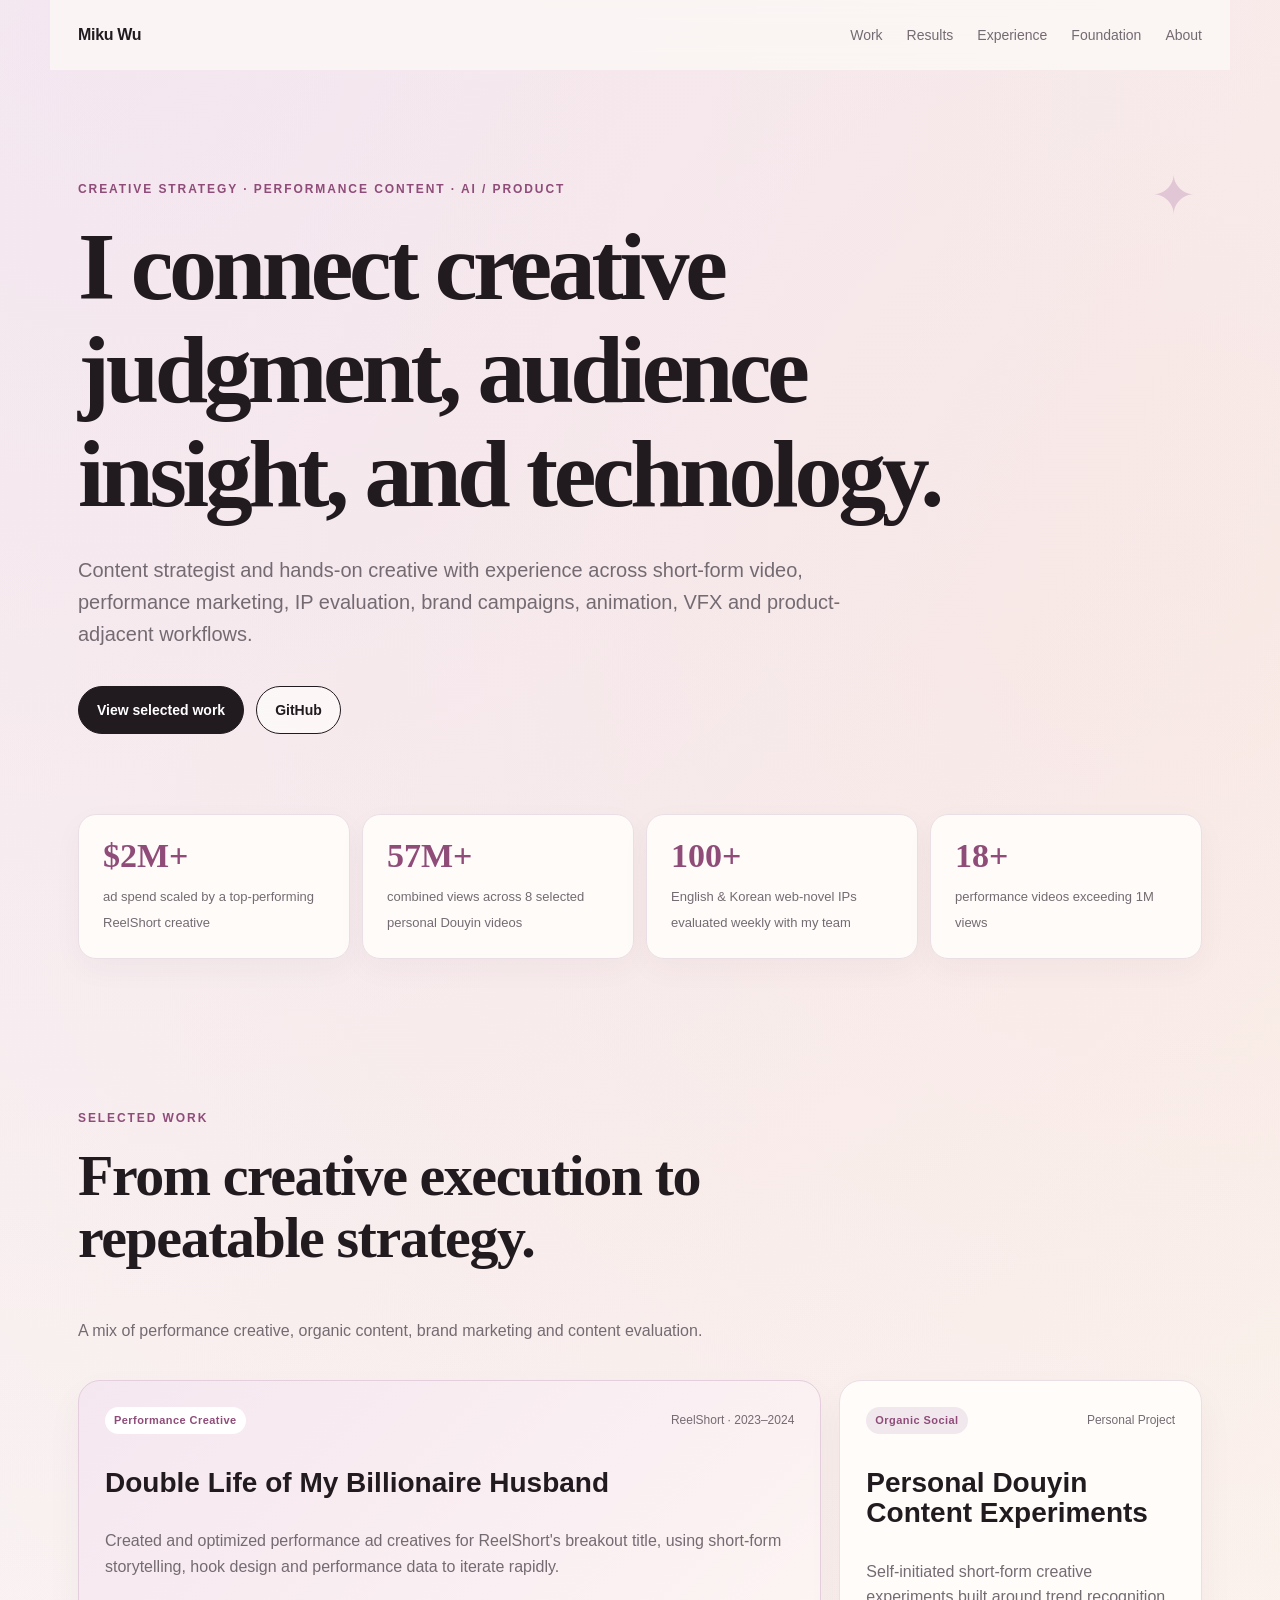
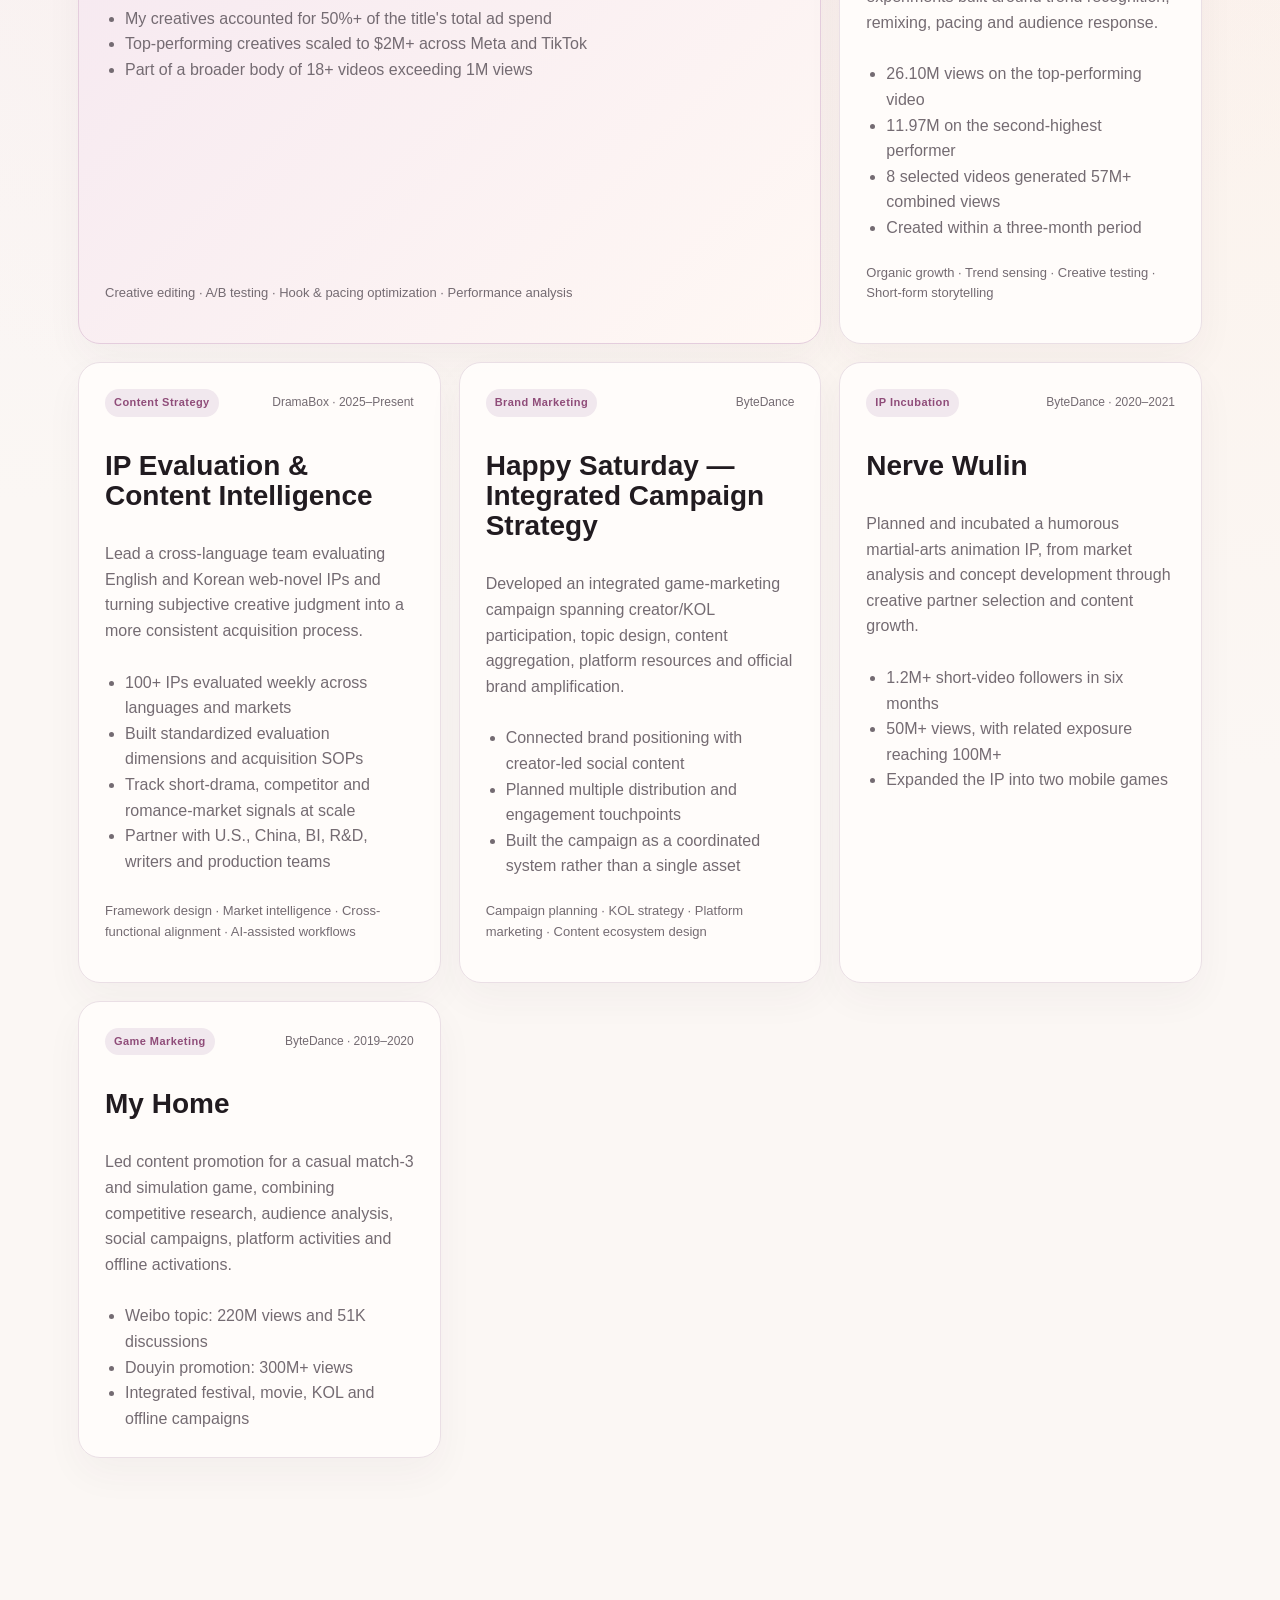
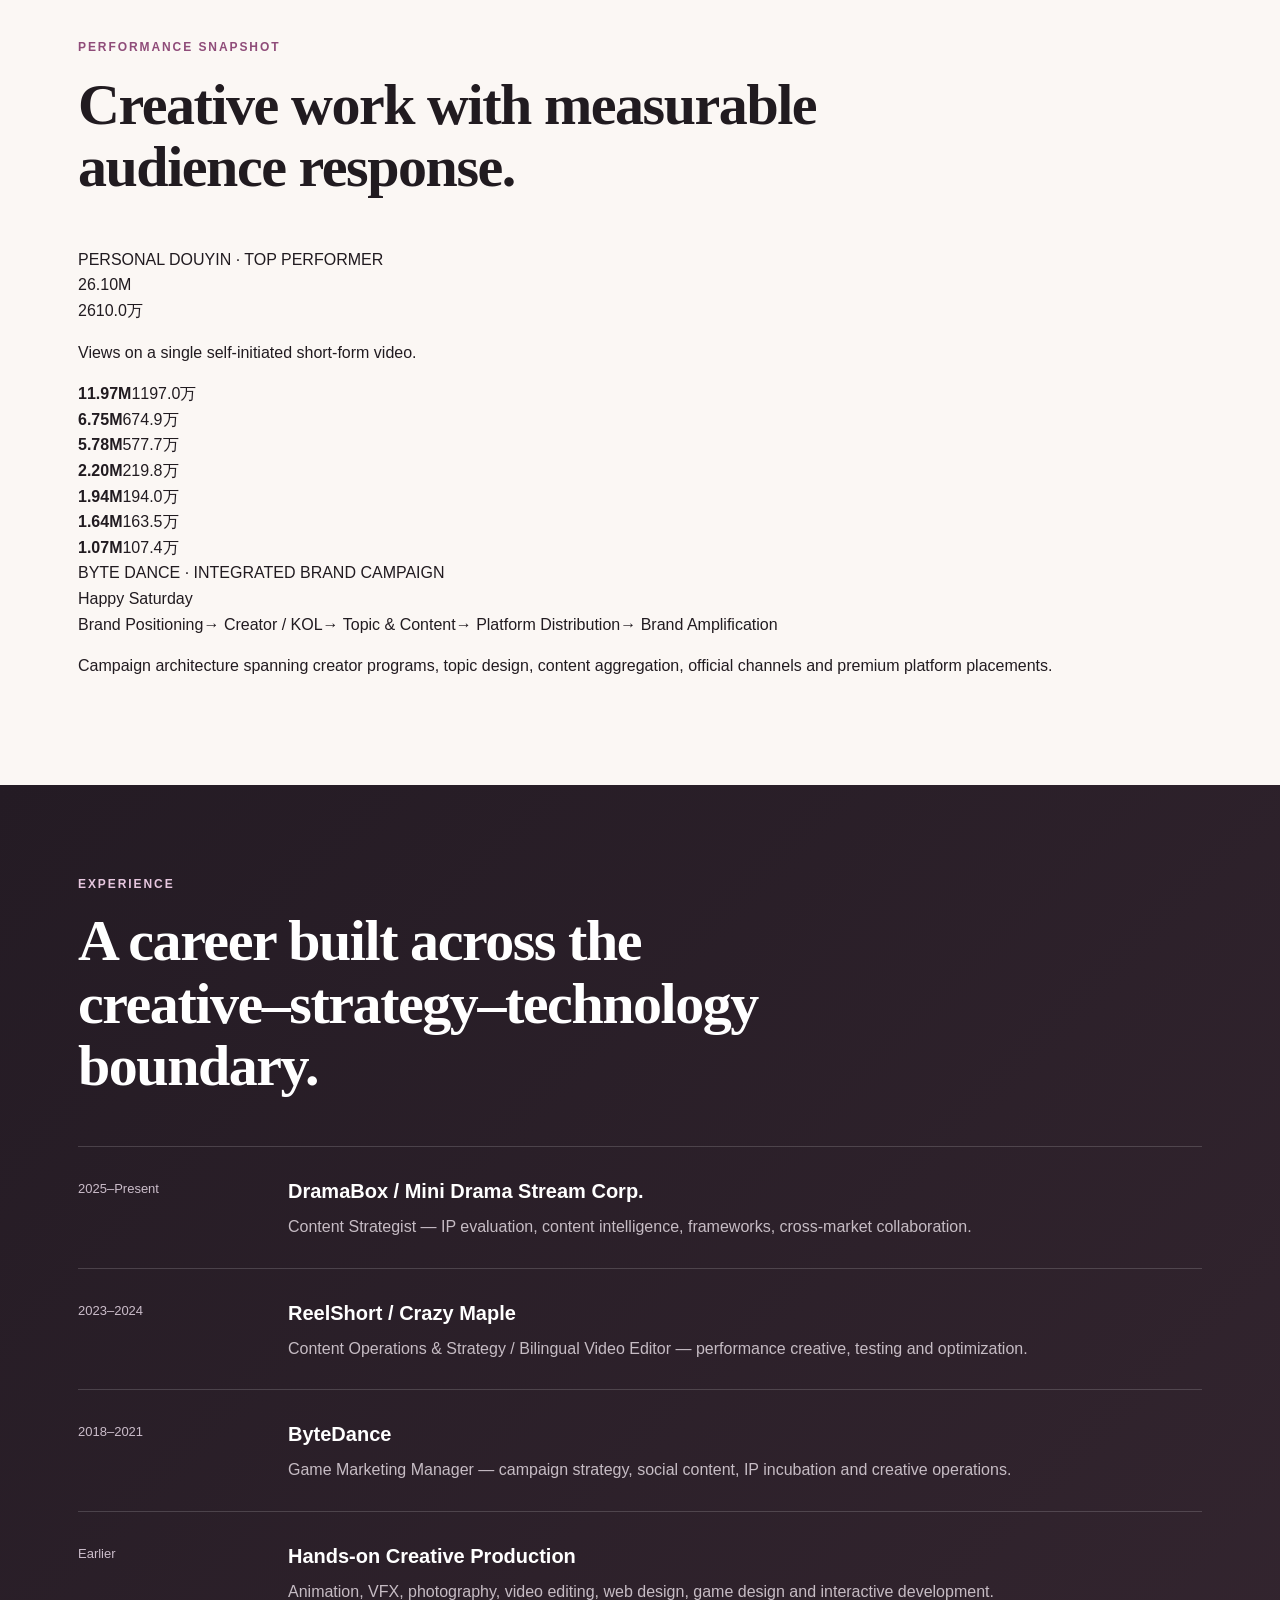
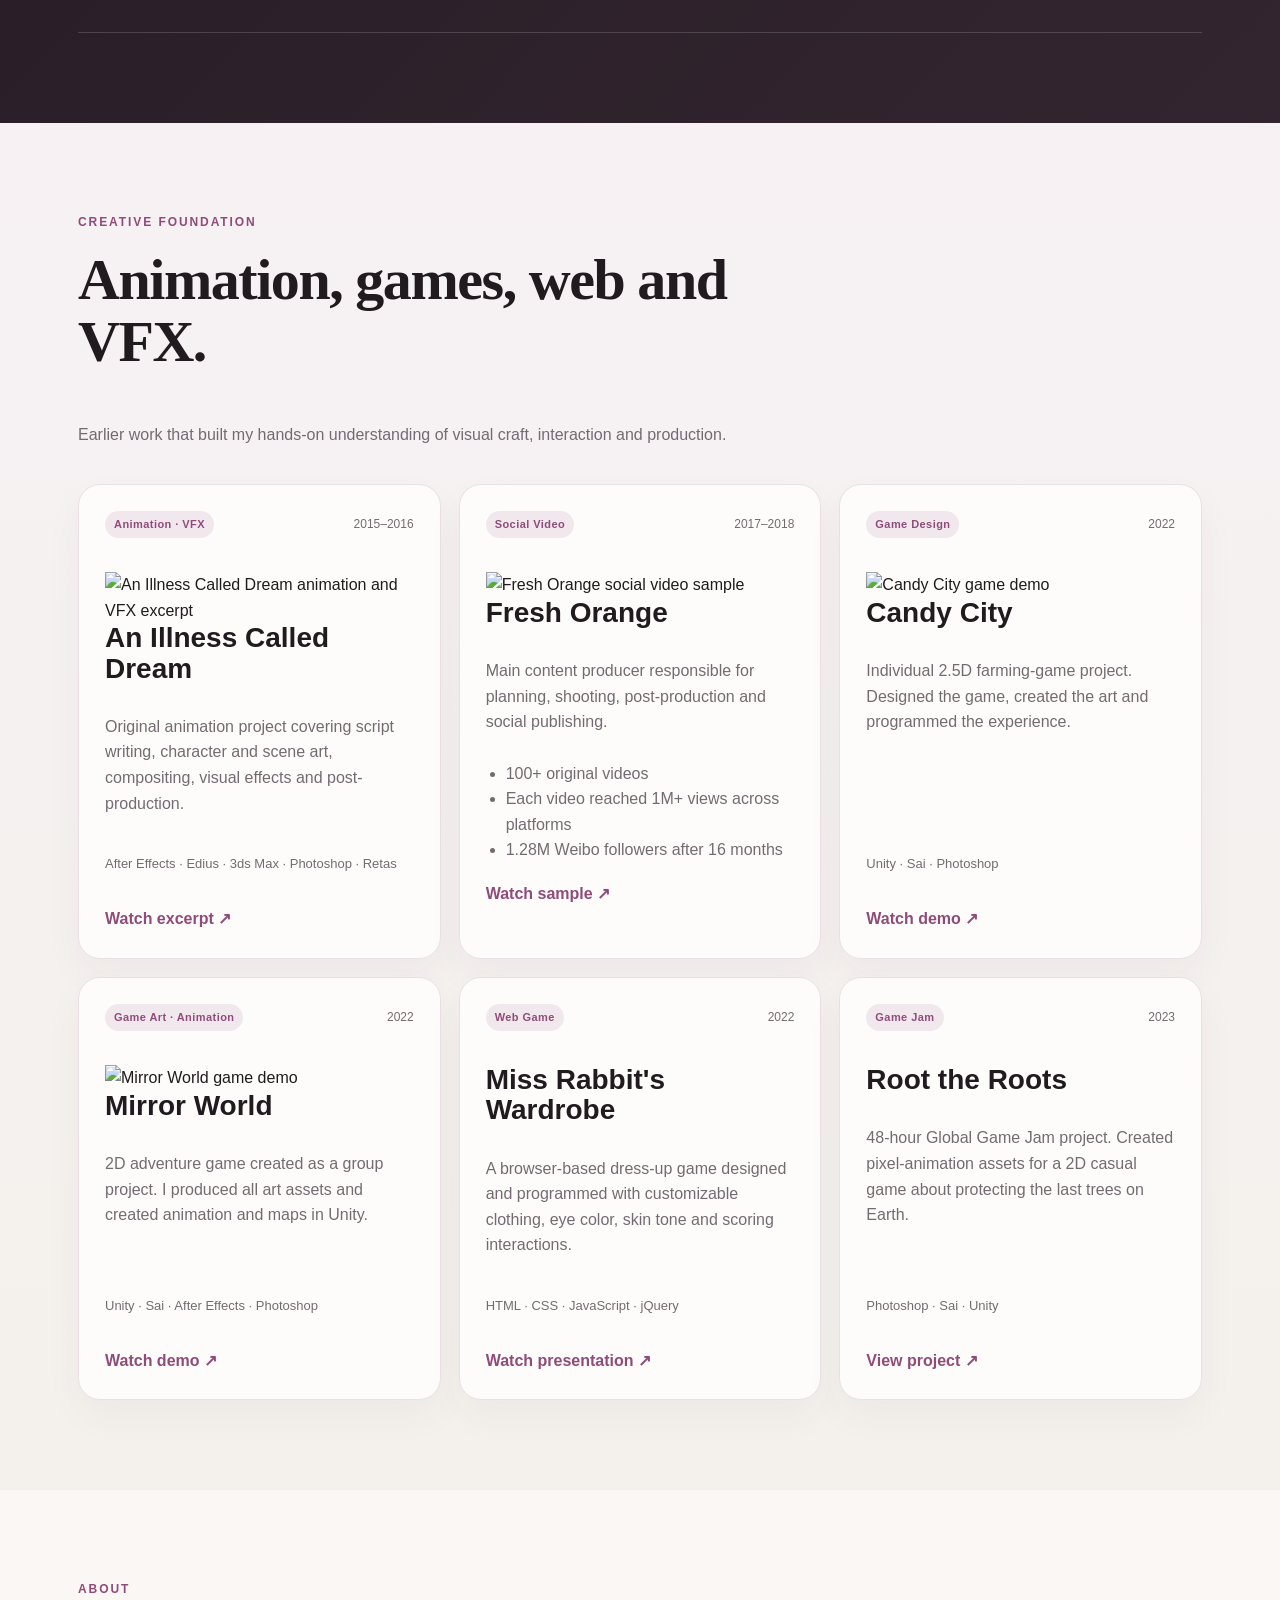
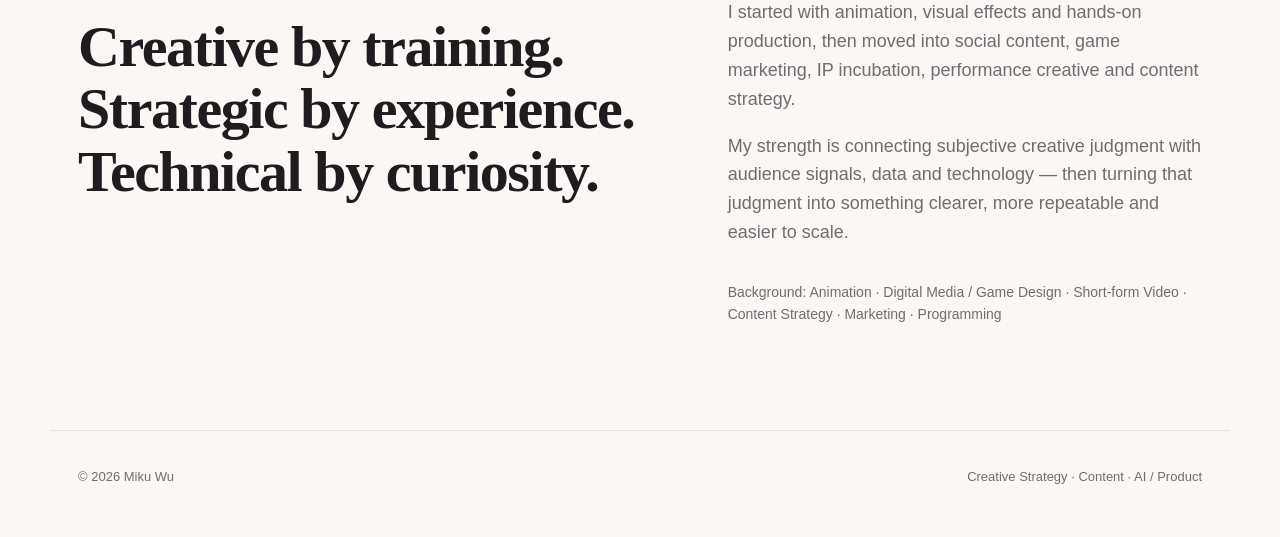
==== commit ae2b9fb3: "Add visual performance and campaign proof sections" ====
--- a/index.html
+++ b/index.html
@@ -15,6 +15,7 @@
     <a class="brand" href="#top">Miku Wu</a>
     <nav>
       <a href="#work">Work</a>
+      <a href="#proof">Results</a>
       <a href="#experience">Experience</a>
       <a href="#foundation">Foundation</a>
       <a href="#about">About</a>
@@ -139,6 +140,44 @@
       </div>
     </section>
 
+    <section class="section proof-section" id="proof">
+      <div class="section-heading">
+        <p class="eyebrow">PERFORMANCE SNAPSHOT</p>
+        <h2>Creative work with measurable audience response.</h2>
+      </div>
+
+      <div class="proof-layout">
+        <div class="proof-feature">
+          <div class="proof-kicker">PERSONAL DOUYIN · TOP PERFORMER</div>
+          <div class="proof-number">26.10M</div>
+          <div class="proof-cn">2610.0万</div>
+          <p>Views on a single self-initiated short-form video.</p>
+        </div>
+        <div class="proof-grid">
+          <div><strong>11.97M</strong><span>1197.0万</span></div>
+          <div><strong>6.75M</strong><span>674.9万</span></div>
+          <div><strong>5.78M</strong><span>577.7万</span></div>
+          <div><strong>2.20M</strong><span>219.8万</span></div>
+          <div><strong>1.94M</strong><span>194.0万</span></div>
+          <div><strong>1.64M</strong><span>163.5万</span></div>
+          <div><strong>1.07M</strong><span>107.4万</span></div>
+        </div>
+      </div>
+
+      <div class="campaign-visual">
+        <div class="campaign-label">BYTE DANCE · INTEGRATED BRAND CAMPAIGN</div>
+        <div class="campaign-title">Happy Saturday</div>
+        <div class="campaign-flow" aria-label="campaign system">
+          <span>Brand Positioning</span><b>→</b>
+          <span>Creator / KOL</span><b>→</b>
+          <span>Topic & Content</span><b>→</b>
+          <span>Platform Distribution</span><b>→</b>
+          <span>Brand Amplification</span>
+        </div>
+        <p>Campaign architecture spanning creator programs, topic design, content aggregation, official channels and premium platform placements.</p>
+      </div>
+    </section>
+
     <section id="experience" class="section dark-section">
       <div class="section-heading">
         <p class="eyebrow light">EXPERIENCE</p>
@@ -174,6 +213,7 @@
       <div class="grid foundation-grid">
         <article class="card">
           <div class="card-top"><span class="tag">Animation · VFX</span><span class="year">2015–2016</span></div>
+          <div class="media-thumb"><img src="https://img.youtube.com/vi/F4KmKOaOqRQ/hqdefault.jpg" alt="An Illness Called Dream animation and VFX excerpt"></div>
           <h3>An Illness Called Dream</h3>
           <p>Original animation project covering script writing, character and scene art, compositing, visual effects and post-production.</p>
           <p class="tools">After Effects · Edius · 3ds Max · Photoshop · Retas</p>
@@ -182,6 +222,7 @@
 
         <article class="card">
           <div class="card-top"><span class="tag">Social Video</span><span class="year">2017–2018</span></div>
+          <div class="media-thumb"><img src="https://img.youtube.com/vi/Hp8oU-oJRVI/hqdefault.jpg" alt="Fresh Orange social video sample"></div>
           <h3>Fresh Orange</h3>
           <p>Main content producer responsible for planning, shooting, post-production and social publishing.</p>
           <ul>
@@ -194,6 +235,7 @@
 
         <article class="card">
           <div class="card-top"><span class="tag">Game Design</span><span class="year">2022</span></div>
+          <div class="media-thumb"><img src="https://img.youtube.com/vi/FtSPGMAn9PI/hqdefault.jpg" alt="Candy City game demo"></div>
           <h3>Candy City</h3>
           <p>Individual 2.5D farming-game project. Designed the game, created the art and programmed the experience.</p>
           <p class="tools">Unity · Sai · Photoshop</p>
@@ -202,6 +244,7 @@
 
         <article class="card">
           <div class="card-top"><span class="tag">Game Art · Animation</span><span class="year">2022</span></div>
+          <div class="media-thumb"><img src="https://img.youtube.com/vi/WUqvZDPlpOA/hqdefault.jpg" alt="Mirror World game demo"></div>
           <h3>Mirror World</h3>
           <p>2D adventure game created as a group project. I produced all art assets and created animation and maps in Unity.</p>
           <p class="tools">Unity · Sai · After Effects · Photoshop</p>
--- a/myStyle.css
+++ b/myStyle.css
@@ -1,11 +1,15 @@
 :root{
-  --bg:#f7f7f2;
-  --surface:#ffffff;
-  --ink:#171717;
-  --muted:#676767;
-  --line:#deded6;
-  --accent:#9c5cff;
-  --accent-soft:#eee6ff;
+  --bg:#fbf7f4;
+  --surface:#fffdfb;
+  --surface-soft:#f8f1f6;
+  --ink:#211b20;
+  --muted:#746b72;
+  --line:#eadfe5;
+  --accent:#b96fa0;
+  --accent-deep:#8f4c79;
+  --accent-soft:#f5e7f0;
+  --lavender:#eee9fb;
+  --butter:#fbf1d7;
   --max:1180px;
 }
 *{box-sizing:border-box}
@@ -13,196 +17,142 @@
 body{
   margin:0;
   font-family:"DM Sans",sans-serif;
-  background:var(--bg);
+  background:
+    radial-gradient(circle at 10% 0%, rgba(236,218,242,.52), transparent 30%),
+    radial-gradient(circle at 92% 8%, rgba(252,232,218,.7), transparent 28%),
+    var(--bg);
   color:var(--ink);
   line-height:1.6;
 }
 a{color:inherit}
 .site-header{
-  position:sticky;
-  top:0;
-  z-index:10;
-  display:flex;
-  justify-content:space-between;
-  align-items:center;
-  max-width:var(--max);
-  margin:0 auto;
-  padding:22px 28px;
-  background:rgba(247,247,242,.92);
-  backdrop-filter:blur(12px);
+  position:sticky;top:0;z-index:10;
+  display:flex;justify-content:space-between;align-items:center;
+  max-width:var(--max);margin:0 auto;padding:22px 28px;
+  background:rgba(251,247,244,.9);backdrop-filter:blur(14px);
 }
-.brand{
-  font-weight:700;
-  text-decoration:none;
-  letter-spacing:-.02em;
+.brand{font-weight:700;text-decoration:none;letter-spacing:-.02em}
+nav{display:flex;gap:24px}
+nav a{text-decoration:none;color:var(--muted);font-size:14px}
+nav a:hover{color:var(--accent-deep)}
+.hero{max-width:var(--max);margin:0 auto;padding:110px 28px 80px;position:relative}
+.hero:after{
+  content:"✦";
+  position:absolute;right:34px;top:82px;
+  font-size:54px;color:#d8b8cd;opacity:.7;
 }
-nav{display:flex;gap:26px}
-nav a{
-  text-decoration:none;
-  color:var(--muted);
-  font-size:14px;
-}
-nav a:hover{color:var(--ink)}
-.hero{
-  max-width:var(--max);
-  margin:0 auto;
-  padding:110px 28px 80px;
-}
-.eyebrow{
-  margin:0 0 16px;
-  font-size:12px;
-  letter-spacing:.16em;
-  font-weight:700;
-  color:#6f45ad;
-}
+.eyebrow{margin:0 0 16px;font-size:12px;letter-spacing:.16em;font-weight:700;color:var(--accent-deep)}
+.eyebrow.light{color:#e7c7df}
 h1,h2,h3{margin-top:0;line-height:1.08}
 h1{
-  max-width:900px;
-  margin-bottom:28px;
+  max-width:980px;margin-bottom:28px;
   font-family:"Playfair Display",serif;
-  font-size:clamp(48px,8vw,96px);
-  letter-spacing:-.045em;
+  font-size:clamp(48px,8vw,96px);letter-spacing:-.045em;
 }
-.hero-copy{
-  max-width:720px;
-  margin:0;
-  color:var(--muted);
-  font-size:20px;
-}
+.hero-copy{max-width:780px;margin:0;color:var(--muted);font-size:20px}
 .hero-actions{display:flex;gap:12px;margin-top:36px;flex-wrap:wrap}
 .button{
-  display:inline-block;
-  padding:12px 18px;
-  border:1px solid var(--ink);
-  border-radius:999px;
-  text-decoration:none;
-  font-weight:600;
-  font-size:14px;
+  display:inline-block;padding:12px 18px;border:1px solid var(--ink);
+  border-radius:999px;text-decoration:none;font-weight:600;font-size:14px;
 }
 .button.primary{background:var(--ink);color:white}
+.button.secondary{background:rgba(255,253,251,.72)}
 .button.secondary:hover{background:white}
 .stats{
-  max-width:var(--max);
-  margin:0 auto 60px;
-  padding:0 28px;
-  display:grid;
-  grid-template-columns:repeat(4,1fr);
-  gap:1px;
+  max-width:var(--max);margin:0 auto 60px;padding:0 28px;
+  display:grid;grid-template-columns:repeat(4,1fr);gap:12px;
 }
 .stats div{
-  background:var(--surface);
-  border:1px solid var(--line);
-  padding:24px;
+  background:rgba(255,253,251,.9);border:1px solid var(--line);padding:24px;
+  border-radius:18px;box-shadow:0 10px 30px rgba(83,53,72,.04);
 }
 .stats strong{
-  display:block;
-  font-family:"Playfair Display",serif;
-  font-size:34px;
-  line-height:1;
-  margin-bottom:10px;
+  display:block;font-family:"Playfair Display",serif;
+  font-size:34px;line-height:1;margin-bottom:10px;color:var(--accent-deep);
 }
 .stats span{font-size:13px;color:var(--muted)}
-.section{
-  max-width:var(--max);
-  margin:0 auto;
-  padding:90px 28px;
-}
+.section{max-width:var(--max);margin:0 auto;padding:90px 28px}
 .section.alt{
   max-width:none;
   padding-left:max(28px,calc((100vw - var(--max))/2 + 28px));
   padding-right:max(28px,calc((100vw - var(--max))/2 + 28px));
-  background:#efefe8;
+  background:linear-gradient(180deg,#f7f1f4 0%,#f4f1ec 100%);
 }
-.section-heading{max-width:720px;margin-bottom:36px}
+.section-heading{max-width:780px;margin-bottom:36px}
 h2{
   font-family:"Playfair Display",serif;
-  font-size:clamp(36px,5vw,58px);
-  letter-spacing:-.025em;
+  font-size:clamp(36px,5vw,58px);letter-spacing:-.025em;
 }
 .section-copy{color:var(--muted)}
-.grid{
-  display:grid;
-  grid-template-columns:repeat(3,1fr);
-  gap:18px;
-}
+.grid{display:grid;grid-template-columns:repeat(3,1fr);gap:18px}
+.work-grid .hero-card{grid-column:span 2}
 .foundation-grid{grid-template-columns:repeat(3,1fr)}
 .card{
-  display:flex;
-  flex-direction:column;
-  min-height:360px;
-  padding:26px;
-  border:1px solid var(--line);
-  border-radius:20px;
-  background:var(--surface);
+  display:flex;flex-direction:column;min-height:360px;padding:26px;
+  border:1px solid var(--line);border-radius:22px;background:rgba(255,253,251,.94);
+  box-shadow:0 16px 38px rgba(76,46,64,.045);
+  transition:transform .2s ease,box-shadow .2s ease,border-color .2s ease;
 }
-.card.featured{
-  background:var(--accent-soft);
-  border-color:#d6c3ff;
+.card:hover{
+  transform:translateY(-3px);
+  box-shadow:0 20px 44px rgba(76,46,64,.075);
+  border-color:#dcc9d5;
 }
-.card-top{
-  display:flex;
-  justify-content:space-between;
-  align-items:center;
-  gap:12px;
-  margin-bottom:34px;
+.hero-card{
+  background:linear-gradient(135deg,var(--accent-soft),#fff8f4);
+  border-color:#e4cddd;
 }
+.card-top{display:flex;justify-content:space-between;align-items:center;gap:12px;margin-bottom:34px}
 .tag{
-  display:inline-block;
-  padding:5px 9px;
-  border-radius:999px;
-  background:#f0f0ea;
-  font-size:11px;
-  font-weight:700;
-  letter-spacing:.04em;
+  display:inline-block;padding:5px 9px;border-radius:999px;
+  background:#f1e8ee;font-size:11px;font-weight:700;letter-spacing:.04em;
+  color:var(--accent-deep);
 }
-.featured .tag{background:white}
+.hero-card .tag{background:white}
 .year{font-size:12px;color:var(--muted)}
 .card h3{font-size:28px;margin-bottom:14px}
 .card p,.card li{color:var(--muted)}
 .card ul{padding-left:20px;margin:10px 0 0}
-.tools{
-  margin-top:auto;
-  padding-top:22px;
-  font-size:13px;
+.case-note,.tools{margin-top:auto;padding-top:22px;font-size:13px}
+.text-link{margin-top:18px;font-weight:700;text-decoration:none;color:var(--accent-deep)}
+.text-link:hover{text-decoration:underline}
+.dark-section{
+  max-width:none;background:linear-gradient(135deg,#241b24,#33252f);color:white;
+  padding-left:max(28px,calc((100vw - var(--max))/2 + 28px));
+  padding-right:max(28px,calc((100vw - var(--max))/2 + 28px));
 }
-.text-link{
-  margin-top:18px;
-  font-weight:700;
-  text-decoration:none;
+.timeline{border-top:1px solid rgba(255,255,255,.16)}
+.timeline-row{
+  display:grid;grid-template-columns:180px 1fr;gap:30px;
+  padding:28px 0;border-bottom:1px solid rgba(255,255,255,.16);
 }
-.text-link:hover{text-decoration:underline}
-.about{
-  display:grid;
-  grid-template-columns:1.1fr .9fr;
-  gap:70px;
-}
-.about-copy{
-  font-size:18px;
-  color:var(--muted);
-}
+.timeline-date{color:#cbbdca;font-size:13px;padding-top:4px}
+.timeline-row strong{font-size:20px}
+.timeline-row p{margin:7px 0 0;color:#c6bcc4}
+.about{display:grid;grid-template-columns:1.1fr .9fr;gap:70px}
+.about-copy{font-size:18px;color:var(--muted)}
+.about-small{font-size:14px;padding-top:16px}
 footer{
-  max-width:var(--max);
-  margin:0 auto;
-  padding:36px 28px 50px;
-  border-top:1px solid var(--line);
-  display:flex;
-  justify-content:space-between;
-  gap:18px;
-  color:var(--muted);
-  font-size:13px;
+  max-width:var(--max);margin:0 auto;padding:36px 28px 50px;
+  border-top:1px solid var(--line);display:flex;justify-content:space-between;
+  gap:18px;color:var(--muted);font-size:13px;
 }
 @media (max-width:900px){
   .grid,.foundation-grid,.stats{grid-template-columns:1fr 1fr}
+  .work-grid .hero-card{grid-column:span 2}
   .about{grid-template-columns:1fr;gap:18px}
 }
 @media (max-width:640px){
   .site-header{padding:18px 20px}
   nav{gap:14px}
-  nav a:nth-child(2){display:none}
+  nav a:nth-child(3){display:none}
   .hero{padding:76px 20px 56px}
+  .hero:after{display:none}
   .hero-copy{font-size:17px}
-  .section,.section.alt{padding:68px 20px}
+  .section,.section.alt,.dark-section{padding:68px 20px}
   .grid,.foundation-grid,.stats{grid-template-columns:1fr}
+  .work-grid .hero-card{grid-column:auto}
   .stats{padding:0 20px}
+  .timeline-row{grid-template-columns:1fr;gap:8px}
   footer{padding:30px 20px;flex-direction:column}
 }
